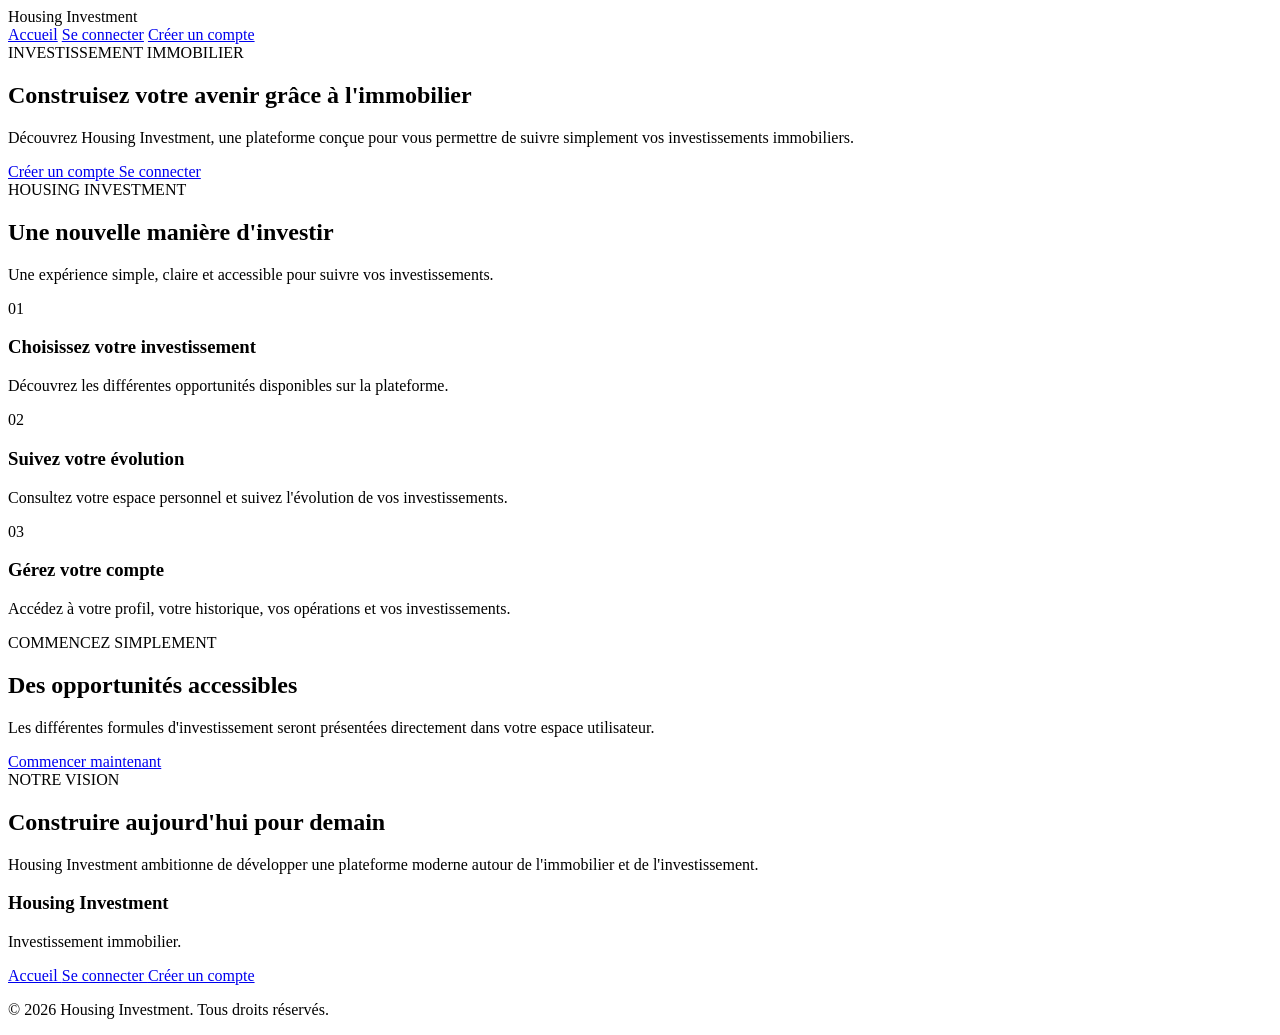
==== index.html @ 7c9b6491 "Add initial HTML structure for Housing Investment This file contains the HTML structure for the Hous" ====
<!DOCTYPE html>
<html lang="fr">
<head>
    <meta charset="UTF-8">
    <meta name="viewport" content="width=device-width, initial-scale=1.0">

    <meta name="description" content="Housing Investment - Plateforme d'investissement immobilier.">

    <title>Housing Investment</title>

    <link rel="stylesheet" href="style.css">
</head>

<body>

    <!-- ================= HEADER ================= -->
    <header class="header">

        <div class="logo">
            Housing Investment
        </div>

        <nav class="navigation">
            <a href="index.html">Accueil</a>
            <a href="login.html">Se connecter</a>
            <a href="register.html" class="btn btn-primary">
                Créer un compte
            </a>
        </nav>

    </header>


    <!-- ================= CONTENU PRINCIPAL ================= -->
    <main>

        <!-- HERO -->
        <section class="hero">

            <div class="hero-content">

                <span class="hero-badge">
                    INVESTISSEMENT IMMOBILIER
                </span>

                <h1>
                    Construisez votre avenir
                    grâce à l'immobilier
                </h1>

                <p>
                    Découvrez Housing Investment, une plateforme
                    conçue pour vous permettre de suivre simplement
                    vos investissements immobiliers.
                </p>

                <div class="hero-buttons">

                    <a href="register.html" class="btn btn-primary">
                        Créer un compte
                    </a>

                    <a href="login.html" class="btn btn-secondary">
                        Se connecter
                    </a>

                </div>

            </div>

        </section>


        <!-- ================= PRESENTATION ================= -->
        <section class="presentation">

            <div class="section-title">

                <span>HOUSING INVESTMENT</span>

                <h2>
                    Une nouvelle manière d'investir
                </h2>

                <p>
                    Une expérience simple, claire et accessible
                    pour suivre vos investissements.
                </p>

            </div>


            <div class="features">

                <div class="feature-card">

                    <div class="feature-icon">
                        01
                    </div>

                    <h3>
                        Choisissez votre investissement
                    </h3>

                    <p>
                        Découvrez les différentes opportunités
                        disponibles sur la plateforme.
                    </p>

                </div>


                <div class="feature-card">

                    <div class="feature-icon">
                        02
                    </div>

                    <h3>
                        Suivez votre évolution
                    </h3>

                    <p>
                        Consultez votre espace personnel et
                        suivez l'évolution de vos investissements.
                    </p>

                </div>


                <div class="feature-card">

                    <div class="feature-icon">
                        03
                    </div>

                    <h3>
                        Gérez votre compte
                    </h3>

                    <p>
                        Accédez à votre profil, votre historique,
                        vos opérations et vos investissements.
                    </p>

                </div>

            </div>

        </section>


        <!-- ================= INVESTISSEMENT ================= -->
        <section class="investment-intro">

            <div>

                <span class="section-label">
                    COMMENCEZ SIMPLEMENT
                </span>

                <h2>
                    Des opportunités accessibles
                </h2>

                <p>
                    Les différentes formules d'investissement
                    seront présentées directement dans votre
                    espace utilisateur.
                </p>

            </div>

            <a href="register.html" class="btn btn-primary">
                Commencer maintenant
            </a>

        </section>


        <!-- ================= CONFIANCE ================= -->
        <section class="trust">

            <div class="section-title">

                <span>NOTRE VISION</span>

                <h2>
                    Construire aujourd'hui pour demain
                </h2>

                <p>
                    Housing Investment ambitionne de développer
                    une plateforme moderne autour de l'immobilier
                    et de l'investissement.
                </p>

            </div>

        </section>

    </main>


    <!-- ================= FOOTER ================= -->
    <footer class="footer">

        <div class="footer-content">

            <div>
                <h3>Housing Investment</h3>

                <p>
                    Investissement immobilier.
                </p>
            </div>


            <div class="footer-links">

                <a href="index.html">
                    Accueil
                </a>

                <a href="login.html">
                    Se connecter
                </a>

                <a href="register.html">
                    Créer un compte
                </a>

            </div>

        </div>


        <div class="footer-bottom">

            <p>
                © 2026 Housing Investment.
                Tous droits réservés.
            </p>

        </div>

    </footer>

</body>
</html>
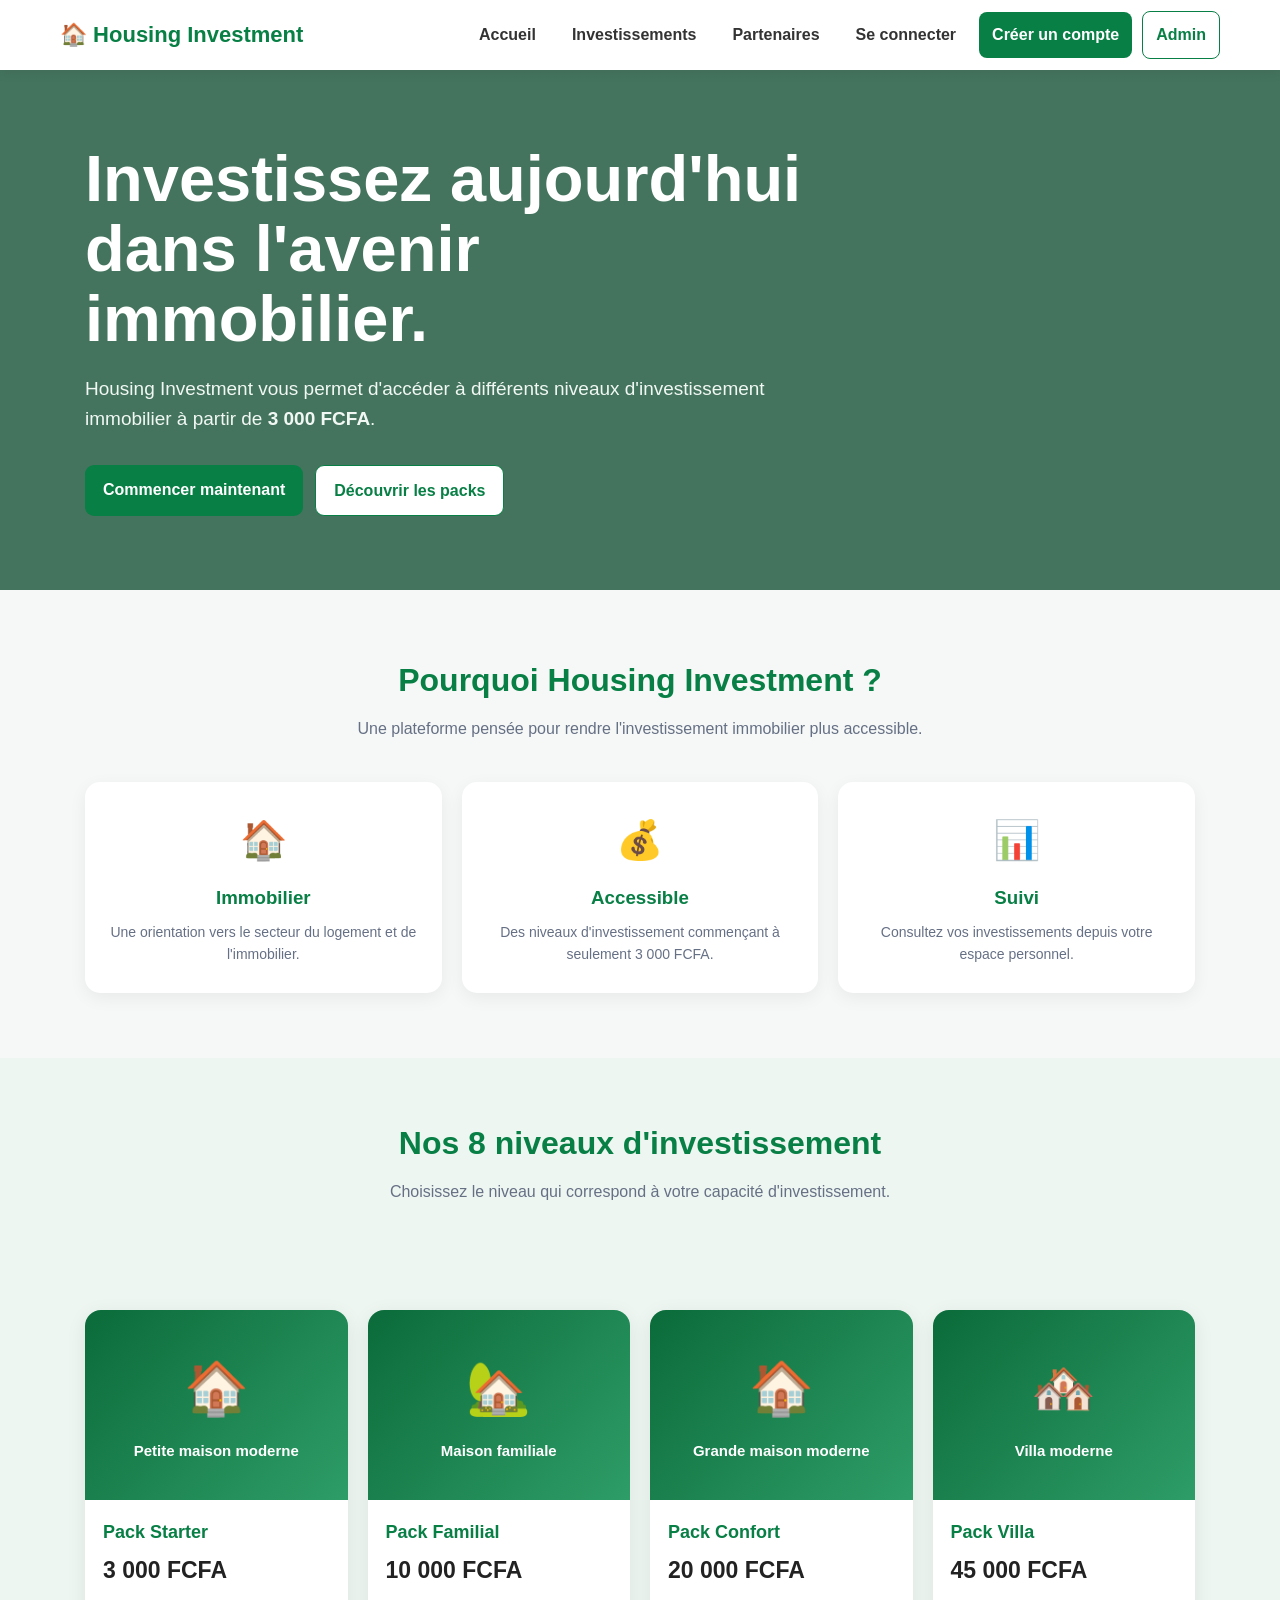
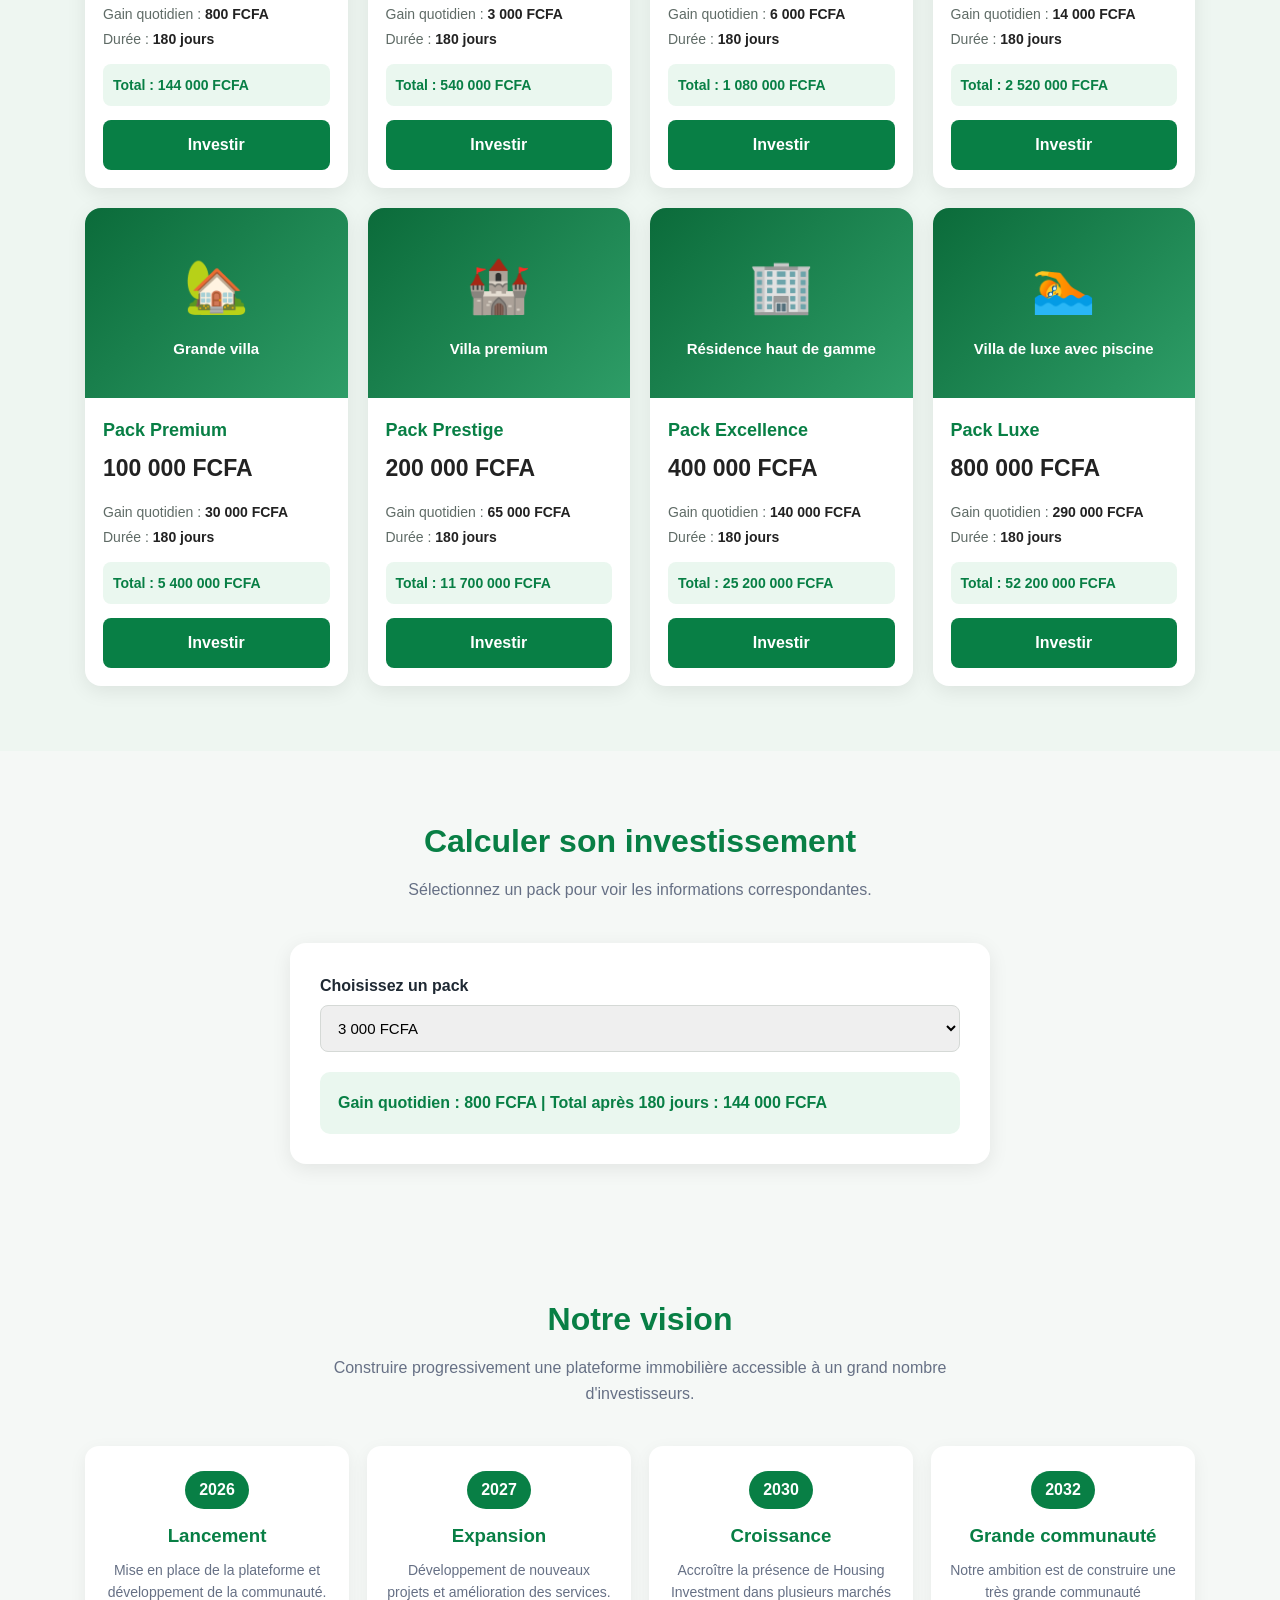
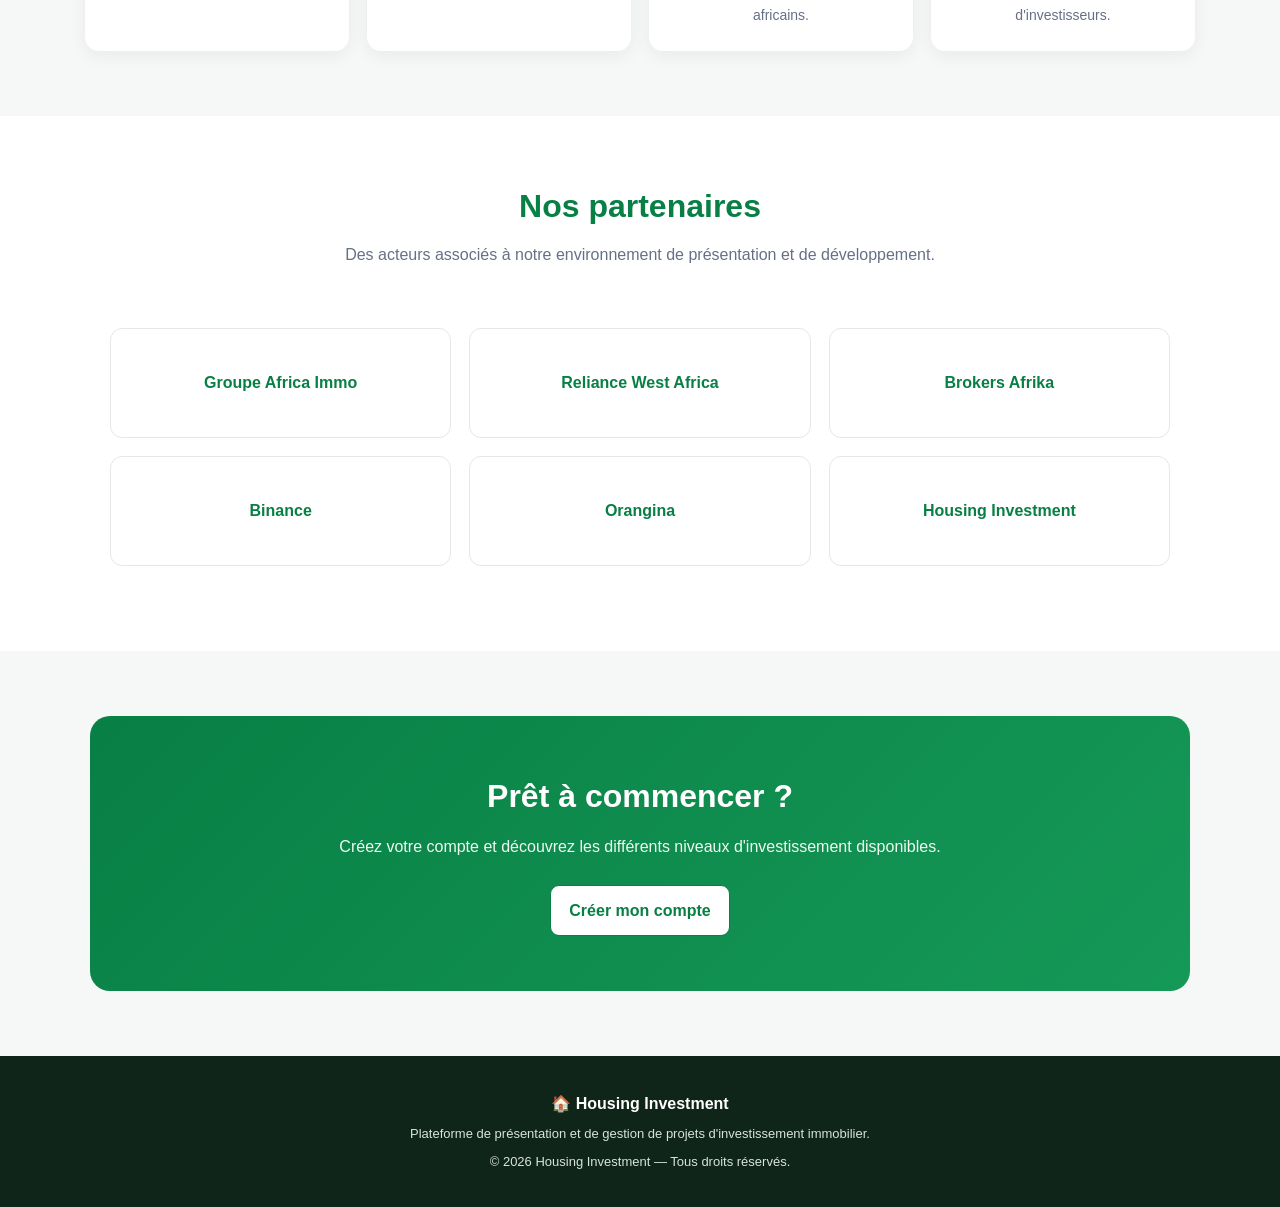
==== commit 07c4e7cf: "Update print statement from 'Hello' to 'Goodbye'" ====
--- a/index.html
+++ b/index.html
@@ -4,247 +4,1525 @@
     <meta charset="UTF-8">
     <meta name="viewport" content="width=device-width, initial-scale=1.0">
 
-    <meta name="description" content="Housing Investment - Plateforme d'investissement immobilier.">
-
     <title>Housing Investment</title>
 
-    <link rel="stylesheet" href="style.css">
+    <style>
+        * {
+            margin: 0;
+            padding: 0;
+            box-sizing: border-box;
+        }
+
+        html {
+            scroll-behavior: smooth;
+        }
+
+        body {
+            font-family: Arial, Helvetica, sans-serif;
+            background: #f5f8f6;
+            color: #1f2933;
+            line-height: 1.6;
+        }
+
+        /* ================= HEADER ================= */
+
+        header {
+            background: #ffffff;
+            position: sticky;
+            top: 0;
+            z-index: 1000;
+            box-shadow: 0 2px 12px rgba(0,0,0,.08);
+        }
+
+        .navbar {
+            max-width: 1200px;
+            margin: auto;
+            min-height: 70px;
+            padding: 10px 20px;
+
+            display: flex;
+            align-items: center;
+            justify-content: space-between;
+            gap: 20px;
+        }
+
+        .logo {
+            color: #087f45;
+            font-size: 22px;
+            font-weight: 800;
+            white-space: nowrap;
+        }
+
+        .nav-links {
+            display: flex;
+            align-items: center;
+            gap: 10px;
+        }
+
+        .nav-links a {
+            text-decoration: none;
+            color: #333;
+            font-weight: 600;
+            padding: 10px 13px;
+            border-radius: 8px;
+        }
+
+        .nav-links a:hover {
+            background: #eaf7ef;
+            color: #087f45;
+        }
+
+        .btn {
+            display: inline-block;
+            text-decoration: none;
+            border: none;
+            cursor: pointer;
+            font-weight: 700;
+            border-radius: 9px;
+            padding: 12px 18px;
+            transition: .2s;
+        }
+
+        .btn-primary {
+            background: #087f45;
+            color: #fff !important;
+        }
+
+        .btn-primary:hover {
+            background: #056638;
+            transform: translateY(-1px);
+        }
+
+        .btn-outline {
+            border: 1px solid #087f45;
+            color: #087f45 !important;
+            background: #fff;
+        }
+
+        .btn-outline:hover {
+            background: #eaf7ef;
+        }
+
+        /* ================= HERO ================= */
+
+        .hero {
+            min-height: 520px;
+
+            background:
+                linear-gradient(
+                    rgba(0, 65, 35, .72),
+                    rgba(0, 65, 35, .72)
+                ),
+                url("https://images.unsplash.com/photo-1600585154340-be6161a56a0c?auto=format&fit=crop&w=1600&q=85");
+
+            background-size: cover;
+            background-position: center;
+
+            display: flex;
+            align-items: center;
+        }
+
+        .hero-content {
+            max-width: 1150px;
+            width: 100%;
+            margin: auto;
+            padding: 70px 20px;
+            color: white;
+        }
+
+        .hero-content h1 {
+            max-width: 750px;
+            font-size: clamp(35px, 6vw, 65px);
+            line-height: 1.08;
+            margin-bottom: 20px;
+        }
+
+        .hero-content p {
+            max-width: 700px;
+            font-size: 19px;
+            margin-bottom: 30px;
+            color: #f1f8f4;
+        }
+
+        .hero-buttons {
+            display: flex;
+            flex-wrap: wrap;
+            gap: 12px;
+        }
+
+        .hero-buttons .btn-outline {
+            background: white;
+        }
+
+        /* ================= INTRO ================= */
+
+        .section {
+            max-width: 1150px;
+            margin: auto;
+            padding: 65px 20px;
+        }
+
+        .section-title {
+            text-align: center;
+            margin-bottom: 40px;
+        }
+
+        .section-title h2 {
+            font-size: 32px;
+            color: #087f45;
+            margin-bottom: 10px;
+        }
+
+        .section-title p {
+            color: #667085;
+            max-width: 700px;
+            margin: auto;
+        }
+
+        /* ================= FEATURES ================= */
+
+        .features {
+            display: grid;
+            grid-template-columns: repeat(3, 1fr);
+            gap: 20px;
+        }
+
+        .feature {
+            background: white;
+            padding: 28px 22px;
+            border-radius: 15px;
+            text-align: center;
+            box-shadow: 0 5px 18px rgba(0,0,0,.06);
+        }
+
+        .feature-icon {
+            font-size: 38px;
+            margin-bottom: 12px;
+        }
+
+        .feature h3 {
+            color: #087f45;
+            margin-bottom: 8px;
+        }
+
+        .feature p {
+            color: #667085;
+            font-size: 14px;
+        }
+
+        /* ================= PACKS ================= */
+
+        .packs-section {
+            background: #eef6f1;
+        }
+
+        .packs {
+            max-width: 1150px;
+            margin: auto;
+            padding: 65px 20px;
+
+            display: grid;
+            grid-template-columns: repeat(4, 1fr);
+            gap: 20px;
+        }
+
+        .pack {
+            background: white;
+            border-radius: 16px;
+            overflow: hidden;
+            box-shadow: 0 5px 20px rgba(0,0,0,.08);
+            transition: .25s;
+        }
+
+        .pack:hover {
+            transform: translateY(-5px);
+            box-shadow: 0 10px 28px rgba(0,0,0,.13);
+        }
+
+        .pack-image-container {
+            position: relative;
+            height: 190px;
+            overflow: hidden;
+            background: linear-gradient(135deg, #dcefe4, #b9ddc8);
+        }
+
+        .pack-image {
+            width: 100%;
+            height: 100%;
+            object-fit: cover;
+            display: block;
+        }
+
+        .image-fallback {
+            position: absolute;
+            inset: 0;
+
+            display: none;
+            align-items: center;
+            justify-content: center;
+            flex-direction: column;
+
+            background: linear-gradient(135deg, #0b6b3a, #2e9d67);
+            color: white;
+            text-align: center;
+            padding: 20px;
+        }
+
+        .image-fallback .house-icon {
+            font-size: 52px;
+            margin-bottom: 8px;
+        }
+
+        .image-fallback strong {
+            font-size: 15px;
+        }
+
+        .pack-body {
+            padding: 18px;
+        }
+
+        .pack-name {
+            font-size: 18px;
+            color: #087f45;
+            font-weight: 800;
+            margin-bottom: 5px;
+        }
+
+        .pack-price {
+            font-size: 23px;
+            font-weight: 800;
+            color: #222;
+            margin-bottom: 13px;
+        }
+
+        .pack-info {
+            font-size: 14px;
+            color: #5f6b66;
+            line-height: 1.8;
+        }
+
+        .pack-info strong {
+            color: #222;
+        }
+
+        .pack-total {
+            margin-top: 12px;
+            padding: 10px;
+            border-radius: 8px;
+            background: #eaf7ef;
+            color: #087f45;
+            font-weight: 800;
+            font-size: 14px;
+        }
+
+        .pack-button {
+            display: block;
+            width: 100%;
+            margin-top: 14px;
+            padding: 12px;
+
+            text-align: center;
+            text-decoration: none;
+
+            background: #087f45;
+            color: white;
+
+            border-radius: 8px;
+            font-weight: 700;
+        }
+
+        .pack-button:hover {
+            background: #056638;
+        }
+
+        /* ================= CALCULATOR ================= */
+
+        .calculator {
+            max-width: 700px;
+            margin: auto;
+            background: white;
+            padding: 30px;
+            border-radius: 16px;
+            box-shadow: 0 5px 20px rgba(0,0,0,.08);
+        }
+
+        .calculator label {
+            display: block;
+            margin-bottom: 7px;
+            font-weight: 700;
+        }
+
+        .calculator select {
+            width: 100%;
+            padding: 13px;
+            border: 1px solid #d5d9d6;
+            border-radius: 8px;
+            margin-bottom: 20px;
+            font-size: 15px;
+        }
+
+        .calculator-result {
+            background: #eaf7ef;
+            color: #087f45;
+            padding: 18px;
+            border-radius: 10px;
+            font-weight: 700;
+        }
+
+        /* ================= ROADMAP ================= */
+
+        .roadmap {
+            display: grid;
+            grid-template-columns: repeat(4, 1fr);
+            gap: 18px;
+        }
+
+        .roadmap-card {
+            background: white;
+            border-radius: 14px;
+            padding: 25px 18px;
+            box-shadow: 0 5px 18px rgba(0,0,0,.06);
+            text-align: center;
+        }
+
+        .roadmap-year {
+            display: inline-block;
+            background: #087f45;
+            color: white;
+            border-radius: 50px;
+            padding: 6px 14px;
+            font-weight: 800;
+            margin-bottom: 12px;
+        }
+
+        .roadmap-card h3 {
+            color: #087f45;
+            margin-bottom: 8px;
+        }
+
+        .roadmap-card p {
+            font-size: 14px;
+            color: #667085;
+        }
+
+        /* ================= PARTNERS ================= */
+
+        .partners-section {
+            background: white;
+        }
+
+        .partners {
+            max-width: 1100px;
+            margin: auto;
+            padding: 20px;
+
+            display: grid;
+            grid-template-columns: repeat(3, 1fr);
+            gap: 18px;
+        }
+
+        .partner {
+            min-height: 110px;
+            border: 1px solid #e4e9e5;
+            border-radius: 12px;
+            background: white;
+
+            display: flex;
+            align-items: center;
+            justify-content: center;
+
+            padding: 15px;
+        }
+
+        .partner img {
+            max-width: 180px;
+            max-height: 70px;
+            width: auto;
+            height: auto;
+            object-fit: contain;
+        }
+
+        .partner-name {
+            color: #087f45;
+            font-weight: 800;
+            text-align: center;
+        }
+
+        /* ================= CTA ================= */
+
+        .cta {
+            max-width: 1100px;
+            margin: 65px auto;
+            padding: 55px 25px;
+
+            border-radius: 20px;
+
+            background:
+                linear-gradient(
+                    135deg,
+                    #087f45,
+                    #159957
+                );
+
+            color: white;
+            text-align: center;
+        }
+
+        .cta h2 {
+            font-size: 32px;
+            margin-bottom: 12px;
+        }
+
+        .cta p {
+            max-width: 650px;
+            margin: 0 auto 25px;
+            color: #effaf3;
+        }
+
+        /* ================= FOOTER ================= */
+
+        footer {
+            background: #10251a;
+            color: #d8e3dc;
+            padding: 35px 20px;
+            text-align: center;
+        }
+
+        footer strong {
+            color: white;
+        }
+
+        footer p {
+            font-size: 13px;
+            margin-top: 7px;
+        }
+
+        /* ================= MOBILE ================= */
+
+        @media (max-width: 950px) {
+
+            .packs {
+                grid-template-columns: repeat(2, 1fr);
+            }
+
+            .features {
+                grid-template-columns: 1fr;
+            }
+
+            .roadmap {
+                grid-template-columns: repeat(2, 1fr);
+            }
+
+            .partners {
+                grid-template-columns: repeat(2, 1fr);
+            }
+        }
+
+        @media (max-width: 650px) {
+
+            .navbar {
+                flex-wrap: wrap;
+                justify-content: center;
+            }
+
+            .logo {
+                width: 100%;
+                text-align: center;
+            }
+
+            .nav-links {
+                width: 100%;
+                justify-content: center;
+                flex-wrap: wrap;
+            }
+
+            .hero {
+                min-height: 500px;
+            }
+
+            .hero-content {
+                text-align: center;
+            }
+
+            .hero-buttons {
+                justify-content: center;
+            }
+
+            .packs {
+                grid-template-columns: 1fr;
+            }
+
+            .roadmap {
+                grid-template-columns: 1fr;
+            }
+
+            .partners {
+                grid-template-columns: 1fr;
+            }
+
+            .section {
+                padding: 45px 15px;
+            }
+
+            .packs {
+                padding: 45px 15px;
+            }
+
+            .section-title h2 {
+                font-size: 27px;
+            }
+
+            .cta {
+                margin: 40px 15px;
+            }
+        }
+    </style>
 </head>
 
 <body>
 
-    <!-- ================= HEADER ================= -->
-    <header class="header">
+<!-- ================= HEADER ================= -->
+
+<header>
+
+    <nav class="navbar">
 
         <div class="logo">
-            Housing Investment
+            🏠 Housing Investment
         </div>
 
-        <nav class="navigation">
-            <a href="index.html">Accueil</a>
-            <a href="login.html">Se connecter</a>
+        <div class="nav-links">
+
+            <a href="#accueil">Accueil</a>
+
+            <a href="#packs">Investissements</a>
+
+            <a href="#partenaires">Partenaires</a>
+
+            <a href="login.html">
+                Se connecter
+            </a>
+
             <a href="register.html" class="btn btn-primary">
                 Créer un compte
             </a>
-        </nav>
-
-    </header>
-
-
-    <!-- ================= CONTENU PRINCIPAL ================= -->
-    <main>
-
-        <!-- HERO -->
-        <section class="hero">
-
-            <div class="hero-content">
-
-                <span class="hero-badge">
-                    INVESTISSEMENT IMMOBILIER
-                </span>
-
-                <h1>
-                    Construisez votre avenir
-                    grâce à l'immobilier
-                </h1>
-
-                <p>
-                    Découvrez Housing Investment, une plateforme
-                    conçue pour vous permettre de suivre simplement
-                    vos investissements immobiliers.
-                </p>
-
-                <div class="hero-buttons">
-
-                    <a href="register.html" class="btn btn-primary">
-                        Créer un compte
-                    </a>
-
-                    <a href="login.html" class="btn btn-secondary">
-                        Se connecter
-                    </a>
-
-                </div>
-
-            </div>
-
-        </section>
-
-
-        <!-- ================= PRESENTATION ================= -->
-        <section class="presentation">
-
-            <div class="section-title">
-
-                <span>HOUSING INVESTMENT</span>
-
-                <h2>
-                    Une nouvelle manière d'investir
-                </h2>
-
-                <p>
-                    Une expérience simple, claire et accessible
-                    pour suivre vos investissements.
-                </p>
-
-            </div>
-
-
-            <div class="features">
-
-                <div class="feature-card">
-
-                    <div class="feature-icon">
-                        01
-                    </div>
-
-                    <h3>
-                        Choisissez votre investissement
-                    </h3>
-
-                    <p>
-                        Découvrez les différentes opportunités
-                        disponibles sur la plateforme.
-                    </p>
-
-                </div>
-
-
-                <div class="feature-card">
-
-                    <div class="feature-icon">
-                        02
-                    </div>
-
-                    <h3>
-                        Suivez votre évolution
-                    </h3>
-
-                    <p>
-                        Consultez votre espace personnel et
-                        suivez l'évolution de vos investissements.
-                    </p>
-
-                </div>
-
-
-                <div class="feature-card">
-
-                    <div class="feature-icon">
-                        03
-                    </div>
-
-                    <h3>
-                        Gérez votre compte
-                    </h3>
-
-                    <p>
-                        Accédez à votre profil, votre historique,
-                        vos opérations et vos investissements.
-                    </p>
-
-                </div>
-
-            </div>
-
-        </section>
-
-
-        <!-- ================= INVESTISSEMENT ================= -->
-        <section class="investment-intro">
-
-            <div>
-
-                <span class="section-label">
-                    COMMENCEZ SIMPLEMENT
-                </span>
-
-                <h2>
-                    Des opportunités accessibles
-                </h2>
-
-                <p>
-                    Les différentes formules d'investissement
-                    seront présentées directement dans votre
-                    espace utilisateur.
-                </p>
-
-            </div>
+
+            <a href="admin.html" class="btn btn-outline">
+                Admin
+            </a>
+
+        </div>
+
+    </nav>
+
+</header>
+
+
+<!-- ================= HERO ================= -->
+
+<section class="hero" id="accueil">
+
+    <div class="hero-content">
+
+        <h1>
+            Investissez aujourd'hui dans l'avenir immobilier.
+        </h1>
+
+        <p>
+            Housing Investment vous permet d'accéder à différents
+            niveaux d'investissement immobilier à partir de
+            <strong>3 000 FCFA</strong>.
+        </p>
+
+        <div class="hero-buttons">
 
             <a href="register.html" class="btn btn-primary">
                 Commencer maintenant
             </a>
 
-        </section>
-
-
-        <!-- ================= CONFIANCE ================= -->
-        <section class="trust">
-
-            <div class="section-title">
-
-                <span>NOTRE VISION</span>
-
-                <h2>
-                    Construire aujourd'hui pour demain
-                </h2>
-
-                <p>
-                    Housing Investment ambitionne de développer
-                    une plateforme moderne autour de l'immobilier
-                    et de l'investissement.
-                </p>
-
-            </div>
-
-        </section>
-
-    </main>
-
-
-    <!-- ================= FOOTER ================= -->
-    <footer class="footer">
-
-        <div class="footer-content">
-
-            <div>
-                <h3>Housing Investment</h3>
-
-                <p>
-                    Investissement immobilier.
-                </p>
-            </div>
-
-
-            <div class="footer-links">
-
-                <a href="index.html">
-                    Accueil
+            <a href="#packs" class="btn btn-outline">
+                Découvrir les packs
+            </a>
+
+        </div>
+
+    </div>
+
+</section>
+
+
+<!-- ================= AVANTAGES ================= -->
+
+<section class="section">
+
+    <div class="section-title">
+
+        <h2>Pourquoi Housing Investment ?</h2>
+
+        <p>
+            Une plateforme pensée pour rendre l'investissement
+            immobilier plus accessible.
+        </p>
+
+    </div>
+
+    <div class="features">
+
+        <div class="feature">
+
+            <div class="feature-icon">🏠</div>
+
+            <h3>Immobilier</h3>
+
+            <p>
+                Une orientation vers le secteur du logement
+                et de l'immobilier.
+            </p>
+
+        </div>
+
+        <div class="feature">
+
+            <div class="feature-icon">💰</div>
+
+            <h3>Accessible</h3>
+
+            <p>
+                Des niveaux d'investissement commençant
+                à seulement 3 000 FCFA.
+            </p>
+
+        </div>
+
+        <div class="feature">
+
+            <div class="feature-icon">📊</div>
+
+            <h3>Suivi</h3>
+
+            <p>
+                Consultez vos investissements depuis
+                votre espace personnel.
+            </p>
+
+        </div>
+
+    </div>
+
+</section>
+
+
+<!-- ================= PACKS ================= -->
+
+<section class="packs-section" id="packs">
+
+    <div class="section-title" style="padding:60px 20px 0;">
+
+        <h2>Nos 8 niveaux d'investissement</h2>
+
+        <p>
+            Choisissez le niveau qui correspond à votre capacité
+            d'investissement.
+        </p>
+
+    </div>
+
+
+    <div class="packs">
+
+
+        <!-- 3 000 -->
+
+        <article class="pack">
+
+            <div class="pack-image-container">
+
+                <img
+                    class="pack-image"
+                    src="https://images.unsplash.com/photo-1600585154340-be6161a56a0c?auto=format&fit=crop&w=900&q=85"
+                    alt="Petite maison moderne"
+                    onerror="imageError(this)"
+                >
+
+                <div class="image-fallback">
+
+                    <div class="house-icon">🏠</div>
+
+                    <strong>Petite maison moderne</strong>
+
+                </div>
+
+            </div>
+
+            <div class="pack-body">
+
+                <div class="pack-name">
+                    Pack Starter
+                </div>
+
+                <div class="pack-price">
+                    3 000 FCFA
+                </div>
+
+                <div class="pack-info">
+                    Gain quotidien :
+                    <strong>800 FCFA</strong><br>
+
+                    Durée :
+                    <strong>180 jours</strong>
+                </div>
+
+                <div class="pack-total">
+                    Total : 144 000 FCFA
+                </div>
+
+                <a href="register.html" class="pack-button">
+                    Investir
                 </a>
 
-                <a href="login.html">
-                    Se connecter
+            </div>
+
+        </article>
+
+
+        <!-- 10 000 -->
+
+        <article class="pack">
+
+            <div class="pack-image-container">
+
+                <img
+                    class="pack-image"
+                    src="https://images.unsplash.com/photo-1600607687920-4e2a09cf159d?auto=format&fit=crop&w=900&q=85"
+                    alt="Maison familiale"
+                    onerror="imageError(this)"
+                >
+
+                <div class="image-fallback">
+
+                    <div class="house-icon">🏡</div>
+
+                    <strong>Maison familiale</strong>
+
+                </div>
+
+            </div>
+
+            <div class="pack-body">
+
+                <div class="pack-name">
+                    Pack Familial
+                </div>
+
+                <div class="pack-price">
+                    10 000 FCFA
+                </div>
+
+                <div class="pack-info">
+                    Gain quotidien :
+                    <strong>3 000 FCFA</strong><br>
+
+                    Durée :
+                    <strong>180 jours</strong>
+                </div>
+
+                <div class="pack-total">
+                    Total : 540 000 FCFA
+                </div>
+
+                <a href="register.html" class="pack-button">
+                    Investir
                 </a>
 
-                <a href="register.html">
-                    Créer un compte
+            </div>
+
+        </article>
+
+
+        <!-- 20 000 -->
+
+        <article class="pack">
+
+            <div class="pack-image-container">
+
+                <img
+                    class="pack-image"
+                    src="https://images.unsplash.com/photo-1600047509807-ba8f99d2cdde?auto=format&fit=crop&w=900&q=85"
+                    alt="Grande maison moderne"
+                    onerror="imageError(this)"
+                >
+
+                <div class="image-fallback">
+
+                    <div class="house-icon">🏠</div>
+
+                    <strong>Grande maison moderne</strong>
+
+                </div>
+
+            </div>
+
+            <div class="pack-body">
+
+                <div class="pack-name">
+                    Pack Confort
+                </div>
+
+                <div class="pack-price">
+                    20 000 FCFA
+                </div>
+
+                <div class="pack-info">
+                    Gain quotidien :
+                    <strong>6 000 FCFA</strong><br>
+
+                    Durée :
+                    <strong>180 jours</strong>
+                </div>
+
+                <div class="pack-total">
+                    Total : 1 080 000 FCFA
+                </div>
+
+                <a href="register.html" class="pack-button">
+                    Investir
                 </a>
 
             </div>
 
+        </article>
+
+
+        <!-- 45 000 -->
+
+        <article class="pack">
+
+            <div class="pack-image-container">
+
+                <img
+                    class="pack-image"
+                    src="https://images.unsplash.com/photo-1600566753086-00f18fb6b3ea?auto=format&fit=crop&w=900&q=85"
+                    alt="Villa moderne"
+                    onerror="imageError(this)"
+                >
+
+                <div class="image-fallback">
+
+                    <div class="house-icon">🏘️</div>
+
+                    <strong>Villa moderne</strong>
+
+                </div>
+
+            </div>
+
+            <div class="pack-body">
+
+                <div class="pack-name">
+                    Pack Villa
+                </div>
+
+                <div class="pack-price">
+                    45 000 FCFA
+                </div>
+
+                <div class="pack-info">
+                    Gain quotidien :
+                    <strong>14 000 FCFA</strong><br>
+
+                    Durée :
+                    <strong>180 jours</strong>
+                </div>
+
+                <div class="pack-total">
+                    Total : 2 520 000 FCFA
+                </div>
+
+                <a href="register.html" class="pack-button">
+                    Investir
+                </a>
+
+            </div>
+
+        </article>
+
+
+        <!-- 100 000 -->
+
+        <article class="pack">
+
+            <div class="pack-image-container">
+
+                <img
+                    class="pack-image"
+                    src="https://images.unsplash.com/photo-1600607688969-a5bfcd646154?auto=format&fit=crop&w=900&q=85"
+                    alt="Grande villa"
+                    onerror="imageError(this)"
+                >
+
+                <div class="image-fallback">
+
+                    <div class="house-icon">🏡</div>
+
+                    <strong>Grande villa</strong>
+
+                </div>
+
+            </div>
+
+            <div class="pack-body">
+
+                <div class="pack-name">
+                    Pack Premium
+                </div>
+
+                <div class="pack-price">
+                    100 000 FCFA
+                </div>
+
+                <div class="pack-info">
+                    Gain quotidien :
+                    <strong>30 000 FCFA</strong><br>
+
+                    Durée :
+                    <strong>180 jours</strong>
+                </div>
+
+                <div class="pack-total">
+                    Total : 5 400 000 FCFA
+                </div>
+
+                <a href="register.html" class="pack-button">
+                    Investir
+                </a>
+
+            </div>
+
+        </article>
+
+
+        <!-- 200 000 -->
+
+        <article class="pack">
+
+            <div class="pack-image-container">
+
+                <img
+                    class="pack-image"
+                    src="https://images.unsplash.com/photo-1600585154526-990dced4db0d?auto=format&fit=crop&w=900&q=85"
+                    alt="Villa premium"
+                    onerror="imageError(this)"
+                >
+
+                <div class="image-fallback">
+
+                    <div class="house-icon">🏰</div>
+
+                    <strong>Villa premium</strong>
+
+                </div>
+
+            </div>
+
+            <div class="pack-body">
+
+                <div class="pack-name">
+                    Pack Prestige
+                </div>
+
+                <div class="pack-price">
+                    200 000 FCFA
+                </div>
+
+                <div class="pack-info">
+                    Gain quotidien :
+                    <strong>65 000 FCFA</strong><br>
+
+                    Durée :
+                    <strong>180 jours</strong>
+                </div>
+
+                <div class="pack-total">
+                    Total : 11 700 000 FCFA
+                </div>
+
+                <a href="register.html" class="pack-button">
+                    Investir
+                </a>
+
+            </div>
+
+        </article>
+
+
+        <!-- 400 000 -->
+
+        <article class="pack">
+
+            <div class="pack-image-container">
+
+                <img
+                    class="pack-image"
+                    src="https://images.unsplash.com/photo-1613490493576-7fde63acd811?auto=format&fit=crop&w=900&q=85"
+                    alt="Résidence haut de gamme"
+                    onerror="imageError(this)"
+                >
+
+                <div class="image-fallback">
+
+                    <div class="house-icon">🏢</div>
+
+                    <strong>Résidence haut de gamme</strong>
+
+                </div>
+
+            </div>
+
+            <div class="pack-body">
+
+                <div class="pack-name">
+                    Pack Excellence
+                </div>
+
+                <div class="pack-price">
+                    400 000 FCFA
+                </div>
+
+                <div class="pack-info">
+                    Gain quotidien :
+                    <strong>140 000 FCFA</strong><br>
+
+                    Durée :
+                    <strong>180 jours</strong>
+                </div>
+
+                <div class="pack-total">
+                    Total : 25 200 000 FCFA
+                </div>
+
+                <a href="register.html" class="pack-button">
+                    Investir
+                </a>
+
+            </div>
+
+        </article>
+
+
+        <!-- 800 000 -->
+
+        <article class="pack">
+
+            <div class="pack-image-container">
+
+                <img
+                    class="pack-image"
+                    src="https://images.unsplash.com/photo-1600047508788-786b4f9c3e1f?auto=format&fit=crop&w=900&q=85"
+                    alt="Villa de luxe avec piscine"
+                    onerror="imageError(this)"
+                >
+
+                <div class="image-fallback">
+
+                    <div class="house-icon">🏊</div>
+
+                    <strong>Villa de luxe avec piscine</strong>
+
+                </div>
+
+            </div>
+
+            <div class="pack-body">
+
+                <div class="pack-name">
+                    Pack Luxe
+                </div>
+
+                <div class="pack-price">
+                    800 000 FCFA
+                </div>
+
+                <div class="pack-info">
+                    Gain quotidien :
+                    <strong>290 000 FCFA</strong><br>
+
+                    Durée :
+                    <strong>180 jours</strong>
+                </div>
+
+                <div class="pack-total">
+                    Total : 52 200 000 FCFA
+                </div>
+
+                <a href="register.html" class="pack-button">
+                    Investir
+                </a>
+
+            </div>
+
+        </article>
+
+    </div>
+
+</section>
+
+
+<!-- ================= CALCULATEUR ================= -->
+
+<section class="section">
+
+    <div class="section-title">
+
+        <h2>Calculer son investissement</h2>
+
+        <p>
+            Sélectionnez un pack pour voir les informations
+            correspondantes.
+        </p>
+
+    </div>
+
+    <div class="calculator">
+
+        <label for="packSelect">
+            Choisissez un pack
+        </label>
+
+        <select id="packSelect" onchange="calculateInvestment()">
+
+            <option value="3000|800|144000">
+                3 000 FCFA
+            </option>
+
+            <option value="10000|3000|540000">
+                10 000 FCFA
+            </option>
+
+            <option value="20000|6000|1080000">
+                20 000 FCFA
+            </option>
+
+            <option value="45000|14000|2520000">
+                45 000 FCFA
+            </option>
+
+            <option value="100000|30000|5400000">
+                100 000 FCFA
+            </option>
+
+            <option value="200000|65000|11700000">
+                200 000 FCFA
+            </option>
+
+            <option value="400000|140000|25200000">
+                400 000 FCFA
+            </option>
+
+            <option value="800000|290000|52200000">
+                800 000 FCFA
+            </option>
+
+        </select>
+
+        <div class="calculator-result" id="calculatorResult">
+            Gain quotidien : 800 FCFA |
+            Total après 180 jours : 144 000 FCFA
         </div>
 
-
-        <div class="footer-bottom">
+    </div>
+
+</section>
+
+
+<!-- ================= ROADMAP ================= -->
+
+<section class="section">
+
+    <div class="section-title">
+
+        <h2>Notre vision</h2>
+
+        <p>
+            Construire progressivement une plateforme immobilière
+            accessible à un grand nombre d'investisseurs.
+        </p>
+
+    </div>
+
+    <div class="roadmap">
+
+        <div class="roadmap-card">
+
+            <span class="roadmap-year">
+                2026
+            </span>
+
+            <h3>Lancement</h3>
 
             <p>
-                © 2026 Housing Investment.
-                Tous droits réservés.
+                Mise en place de la plateforme et développement
+                de la communauté.
             </p>
 
         </div>
 
-    </footer>
+        <div class="roadmap-card">
+
+            <span class="roadmap-year">
+                2027
+            </span>
+
+            <h3>Expansion</h3>
+
+            <p>
+                Développement de nouveaux projets et
+                amélioration des services.
+            </p>
+
+        </div>
+
+        <div class="roadmap-card">
+
+            <span class="roadmap-year">
+                2030
+            </span>
+
+            <h3>Croissance</h3>
+
+            <p>
+                Accroître la présence de Housing Investment
+                dans plusieurs marchés africains.
+            </p>
+
+        </div>
+
+        <div class="roadmap-card">
+
+            <span class="roadmap-year">
+                2032
+            </span>
+
+            <h3>Grande communauté</h3>
+
+            <p>
+                Notre ambition est de construire une très grande
+                communauté d'investisseurs.
+            </p>
+
+        </div>
+
+    </div>
+
+</section>
+
+
+<!-- ================= PARTENAIRES ================= -->
+
+<section class="partners-section" id="partenaires">
+
+    <div class="section">
+
+        <div class="section-title">
+
+            <h2>Nos partenaires</h2>
+
+            <p>
+                Des acteurs associés à notre environnement
+                de présentation et de développement.
+            </p>
+
+        </div>
+
+        <div class="partners">
+
+            <div class="partner">
+
+                <img
+                    src="images/groupe-africa-immo.jpg"
+                    alt="Groupe Africa Immo"
+                    onerror="partnerError(this, 'Groupe Africa Immo')"
+                >
+
+                <span class="partner-name" style="display:none;">
+                    Groupe Africa Immo
+                </span>
+
+            </div>
+
+            <div class="partner">
+
+                <img
+                    src="images/reliance-west-africa.png"
+                    alt="Reliance West Africa"
+                    onerror="partnerError(this, 'Reliance West Africa')"
+                >
+
+                <span class="partner-name" style="display:none;">
+                    Reliance West Africa
+                </span>
+
+            </div>
+
+            <div class="partner">
+
+                <img
+                    src="images/brokers-africa.jpeg"
+                    alt="Brokers Afrika"
+                    onerror="partnerError(this, 'Brokers Afrika')"
+                >
+
+                <span class="partner-name" style="display:none;">
+                    Brokers Afrika
+                </span>
+
+            </div>
+
+            <div class="partner">
+
+                <img
+                    src="images/binance.png"
+                    alt="Binance"
+                    onerror="partnerError(this, 'Binance')"
+                >
+
+                <span class="partner-name" style="display:none;">
+                    Binance
+                </span>
+
+            </div>
+
+            <div class="partner">
+
+                <img
+                    src="images/orangina.png"
+                    alt="Orangina"
+                    onerror="partnerError(this, 'Orangina')"
+                >
+
+                <span class="partner-name" style="display:none;">
+                    Orangina
+                </span>
+
+            </div>
+
+            <div class="partner">
+
+                <div class="partner-name">
+                    Housing Investment
+                </div>
+
+            </div>
+
+        </div>
+
+    </div>
+
+</section>
+
+
+<!-- ================= CTA ================= -->
+
+<section class="cta">
+
+    <h2>
+        Prêt à commencer ?
+    </h2>
+
+    <p>
+        Créez votre compte et découvrez les différents
+        niveaux d'investissement disponibles.
+    </p>
+
+    <a href="register.html" class="btn btn-outline">
+        Créer mon compte
+    </a>
+
+</section>
+
+
+<!-- ================= FOOTER ================= -->
+
+<footer>
+
+    <strong>
+        🏠 Housing Investment
+    </strong>
+
+    <p>
+        Plateforme de présentation et de gestion de projets
+        d'investissement immobilier.
+    </p>
+
+    <p>
+        © 2026 Housing Investment — Tous droits réservés.
+    </p>
+
+</footer>
+
+
+<script>
+
+    /* ================= IMAGES MAISONS ================= */
+
+    function imageError(image) {
+
+        image.style.display = "none";
+
+        const fallback =
+            image.parentElement.querySelector(".image-fallback");
+
+        if (fallback) {
+            fallback.style.display = "flex";
+        }
+    }
+
+
+    /* ================= PARTENAIRES ================= */
+
+    function partnerError(image, name) {
+
+        image.style.display = "none";
+
+        const text =
+            image.parentElement.querySelector(".partner-name");
+
+        if (text) {
+            text.textContent = name;
+            text.style.display = "block";
+        }
+    }
+
+
+    /* ================= CALCULATEUR ================= */
+
+    function calculateInvestment() {
+
+        const value =
+            document.getElementById("packSelect").value;
+
+        const data = value.split("|");
+
+        const amount = Number(data[0]);
+        const daily = Number(data[1]);
+        const total = Number(data[2]);
+
+        document.getElementById("calculatorResult").innerHTML =
+            "Investissement : <strong>" +
+            amount.toLocaleString("fr-FR") +
+            " FCFA</strong><br>" +
+
+            "Gain quotidien : <strong>" +
+            daily.toLocaleString("fr-FR") +
+            " FCFA</strong><br>" +
+
+            "Durée : <strong>180 jours</strong><br>" +
+
+            "Total : <strong>" +
+            total.toLocaleString("fr-FR") +
+            " FCFA</strong>";
+    }
+
+</script>
 
 </body>
 </html>
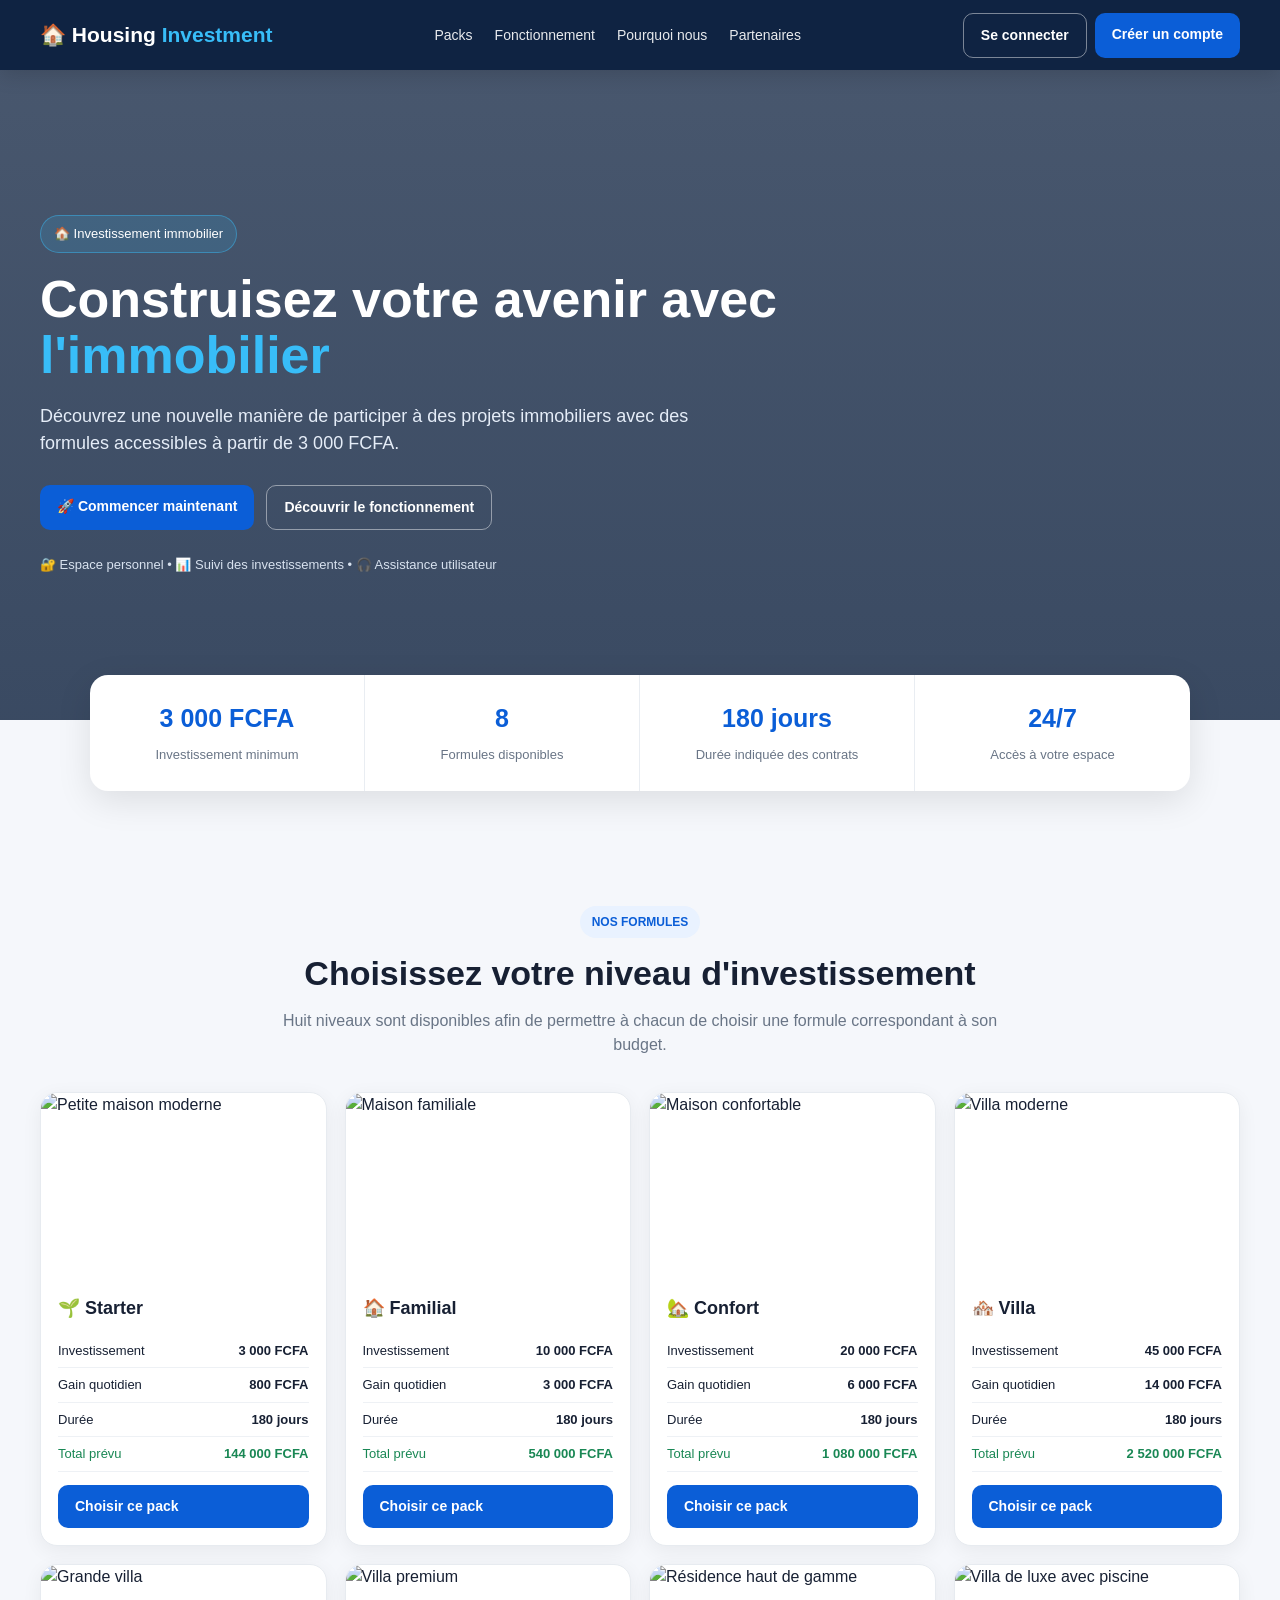
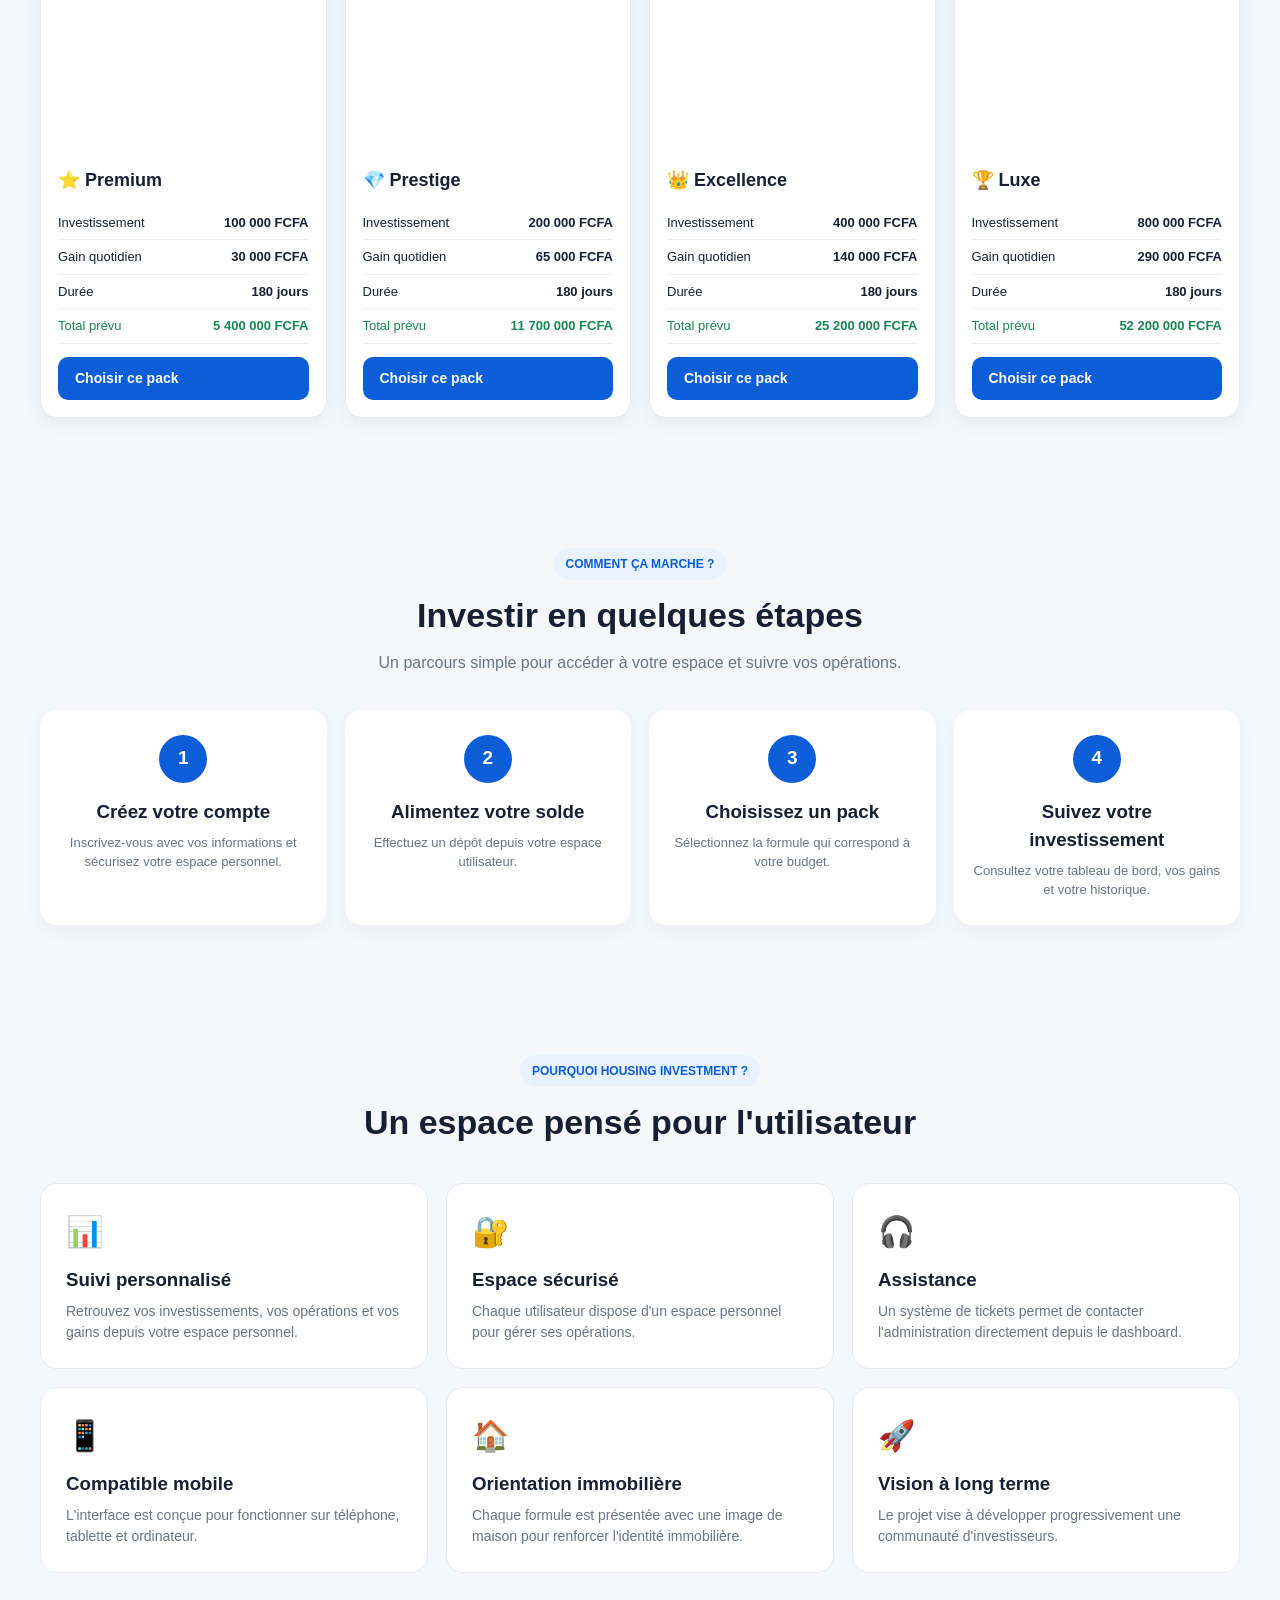
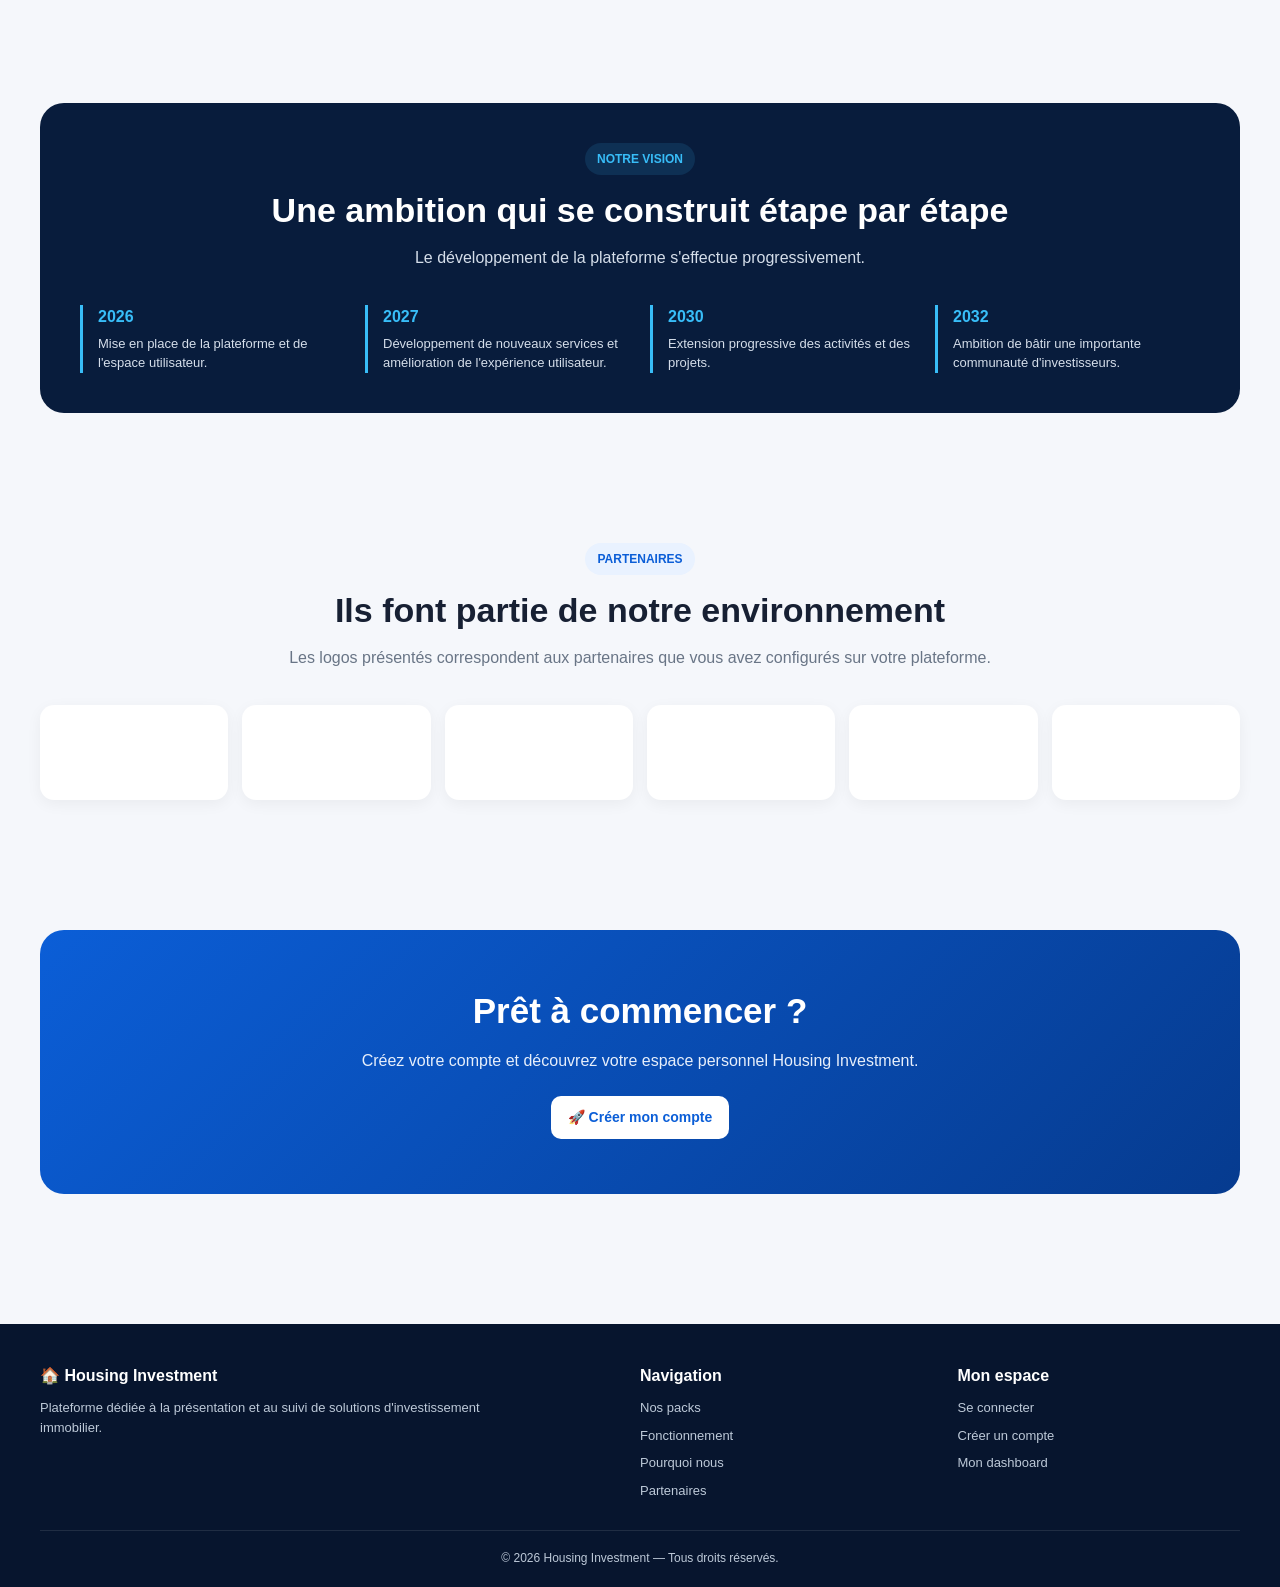
==== commit 154aa485: "Change greeting from 'Hello' to 'Goodbye'" ====
--- a/index.html
+++ b/index.html
@@ -1,649 +1,812 @@
 <!DOCTYPE html>
 <html lang="fr">
 <head>
-    <meta charset="UTF-8">
-    <meta name="viewport" content="width=device-width, initial-scale=1.0">
-
-    <title>Housing Investment</title>
-
-    <style>
-        * {
-            margin: 0;
-            padding: 0;
-            box-sizing: border-box;
-        }
-
-        html {
-            scroll-behavior: smooth;
-        }
-
-        body {
-            font-family: Arial, Helvetica, sans-serif;
-            background: #f5f8f6;
-            color: #1f2933;
-            line-height: 1.6;
-        }
-
-        /* ================= HEADER ================= */
-
-        header {
-            background: #ffffff;
-            position: sticky;
-            top: 0;
-            z-index: 1000;
-            box-shadow: 0 2px 12px rgba(0,0,0,.08);
-        }
-
-        .navbar {
-            max-width: 1200px;
-            margin: auto;
-            min-height: 70px;
-            padding: 10px 20px;
-
-            display: flex;
-            align-items: center;
-            justify-content: space-between;
-            gap: 20px;
-        }
-
-        .logo {
-            color: #087f45;
-            font-size: 22px;
-            font-weight: 800;
-            white-space: nowrap;
-        }
-
-        .nav-links {
-            display: flex;
-            align-items: center;
-            gap: 10px;
-        }
-
-        .nav-links a {
-            text-decoration: none;
-            color: #333;
-            font-weight: 600;
-            padding: 10px 13px;
-            border-radius: 8px;
-        }
-
-        .nav-links a:hover {
-            background: #eaf7ef;
-            color: #087f45;
-        }
-
-        .btn {
-            display: inline-block;
-            text-decoration: none;
-            border: none;
-            cursor: pointer;
-            font-weight: 700;
-            border-radius: 9px;
-            padding: 12px 18px;
-            transition: .2s;
-        }
-
-        .btn-primary {
-            background: #087f45;
-            color: #fff !important;
-        }
-
-        .btn-primary:hover {
-            background: #056638;
-            transform: translateY(-1px);
-        }
-
-        .btn-outline {
-            border: 1px solid #087f45;
-            color: #087f45 !important;
-            background: #fff;
-        }
-
-        .btn-outline:hover {
-            background: #eaf7ef;
-        }
-
-        /* ================= HERO ================= */
-
-        .hero {
-            min-height: 520px;
-
-            background:
-                linear-gradient(
-                    rgba(0, 65, 35, .72),
-                    rgba(0, 65, 35, .72)
-                ),
-                url("https://images.unsplash.com/photo-1600585154340-be6161a56a0c?auto=format&fit=crop&w=1600&q=85");
-
-            background-size: cover;
-            background-position: center;
-
-            display: flex;
-            align-items: center;
-        }
-
-        .hero-content {
-            max-width: 1150px;
-            width: 100%;
-            margin: auto;
-            padding: 70px 20px;
-            color: white;
-        }
-
-        .hero-content h1 {
-            max-width: 750px;
-            font-size: clamp(35px, 6vw, 65px);
-            line-height: 1.08;
-            margin-bottom: 20px;
-        }
-
-        .hero-content p {
-            max-width: 700px;
-            font-size: 19px;
-            margin-bottom: 30px;
-            color: #f1f8f4;
-        }
-
-        .hero-buttons {
-            display: flex;
-            flex-wrap: wrap;
-            gap: 12px;
-        }
-
-        .hero-buttons .btn-outline {
-            background: white;
-        }
-
-        /* ================= INTRO ================= */
-
-        .section {
-            max-width: 1150px;
-            margin: auto;
-            padding: 65px 20px;
-        }
-
-        .section-title {
-            text-align: center;
-            margin-bottom: 40px;
-        }
-
-        .section-title h2 {
-            font-size: 32px;
-            color: #087f45;
-            margin-bottom: 10px;
-        }
-
-        .section-title p {
-            color: #667085;
-            max-width: 700px;
-            margin: auto;
-        }
-
-        /* ================= FEATURES ================= */
-
-        .features {
-            display: grid;
-            grid-template-columns: repeat(3, 1fr);
-            gap: 20px;
-        }
-
-        .feature {
-            background: white;
-            padding: 28px 22px;
-            border-radius: 15px;
-            text-align: center;
-            box-shadow: 0 5px 18px rgba(0,0,0,.06);
-        }
-
-        .feature-icon {
-            font-size: 38px;
-            margin-bottom: 12px;
-        }
-
-        .feature h3 {
-            color: #087f45;
-            margin-bottom: 8px;
-        }
-
-        .feature p {
-            color: #667085;
-            font-size: 14px;
-        }
-
-        /* ================= PACKS ================= */
-
-        .packs-section {
-            background: #eef6f1;
-        }
-
-        .packs {
-            max-width: 1150px;
-            margin: auto;
-            padding: 65px 20px;
-
-            display: grid;
-            grid-template-columns: repeat(4, 1fr);
-            gap: 20px;
-        }
-
-        .pack {
-            background: white;
-            border-radius: 16px;
-            overflow: hidden;
-            box-shadow: 0 5px 20px rgba(0,0,0,.08);
-            transition: .25s;
-        }
-
-        .pack:hover {
-            transform: translateY(-5px);
-            box-shadow: 0 10px 28px rgba(0,0,0,.13);
-        }
-
-        .pack-image-container {
-            position: relative;
-            height: 190px;
-            overflow: hidden;
-            background: linear-gradient(135deg, #dcefe4, #b9ddc8);
-        }
-
-        .pack-image {
-            width: 100%;
-            height: 100%;
-            object-fit: cover;
-            display: block;
-        }
-
-        .image-fallback {
-            position: absolute;
-            inset: 0;
-
-            display: none;
-            align-items: center;
-            justify-content: center;
-            flex-direction: column;
-
-            background: linear-gradient(135deg, #0b6b3a, #2e9d67);
-            color: white;
-            text-align: center;
-            padding: 20px;
-        }
-
-        .image-fallback .house-icon {
-            font-size: 52px;
-            margin-bottom: 8px;
-        }
-
-        .image-fallback strong {
-            font-size: 15px;
-        }
-
-        .pack-body {
-            padding: 18px;
-        }
-
-        .pack-name {
-            font-size: 18px;
-            color: #087f45;
-            font-weight: 800;
-            margin-bottom: 5px;
-        }
-
-        .pack-price {
-            font-size: 23px;
-            font-weight: 800;
-            color: #222;
-            margin-bottom: 13px;
-        }
-
-        .pack-info {
-            font-size: 14px;
-            color: #5f6b66;
-            line-height: 1.8;
-        }
-
-        .pack-info strong {
-            color: #222;
-        }
-
-        .pack-total {
-            margin-top: 12px;
-            padding: 10px;
-            border-radius: 8px;
-            background: #eaf7ef;
-            color: #087f45;
-            font-weight: 800;
-            font-size: 14px;
-        }
-
-        .pack-button {
-            display: block;
-            width: 100%;
-            margin-top: 14px;
-            padding: 12px;
-
-            text-align: center;
-            text-decoration: none;
-
-            background: #087f45;
-            color: white;
-
-            border-radius: 8px;
-            font-weight: 700;
-        }
-
-        .pack-button:hover {
-            background: #056638;
-        }
-
-        /* ================= CALCULATOR ================= */
-
-        .calculator {
-            max-width: 700px;
-            margin: auto;
-            background: white;
-            padding: 30px;
-            border-radius: 16px;
-            box-shadow: 0 5px 20px rgba(0,0,0,.08);
-        }
-
-        .calculator label {
-            display: block;
-            margin-bottom: 7px;
-            font-weight: 700;
-        }
-
-        .calculator select {
-            width: 100%;
-            padding: 13px;
-            border: 1px solid #d5d9d6;
-            border-radius: 8px;
-            margin-bottom: 20px;
-            font-size: 15px;
-        }
-
-        .calculator-result {
-            background: #eaf7ef;
-            color: #087f45;
-            padding: 18px;
-            border-radius: 10px;
-            font-weight: 700;
-        }
-
-        /* ================= ROADMAP ================= */
-
-        .roadmap {
-            display: grid;
-            grid-template-columns: repeat(4, 1fr);
-            gap: 18px;
-        }
-
-        .roadmap-card {
-            background: white;
-            border-radius: 14px;
-            padding: 25px 18px;
-            box-shadow: 0 5px 18px rgba(0,0,0,.06);
-            text-align: center;
-        }
-
-        .roadmap-year {
-            display: inline-block;
-            background: #087f45;
-            color: white;
-            border-radius: 50px;
-            padding: 6px 14px;
-            font-weight: 800;
-            margin-bottom: 12px;
-        }
-
-        .roadmap-card h3 {
-            color: #087f45;
-            margin-bottom: 8px;
-        }
-
-        .roadmap-card p {
-            font-size: 14px;
-            color: #667085;
-        }
-
-        /* ================= PARTNERS ================= */
-
-        .partners-section {
-            background: white;
-        }
-
-        .partners {
-            max-width: 1100px;
-            margin: auto;
-            padding: 20px;
-
-            display: grid;
-            grid-template-columns: repeat(3, 1fr);
-            gap: 18px;
-        }
-
-        .partner {
-            min-height: 110px;
-            border: 1px solid #e4e9e5;
-            border-radius: 12px;
-            background: white;
-
-            display: flex;
-            align-items: center;
-            justify-content: center;
-
-            padding: 15px;
-        }
-
-        .partner img {
-            max-width: 180px;
-            max-height: 70px;
-            width: auto;
-            height: auto;
-            object-fit: contain;
-        }
-
-        .partner-name {
-            color: #087f45;
-            font-weight: 800;
-            text-align: center;
-        }
-
-        /* ================= CTA ================= */
-
-        .cta {
-            max-width: 1100px;
-            margin: 65px auto;
-            padding: 55px 25px;
-
-            border-radius: 20px;
-
-            background:
-                linear-gradient(
-                    135deg,
-                    #087f45,
-                    #159957
-                );
-
-            color: white;
-            text-align: center;
-        }
-
-        .cta h2 {
-            font-size: 32px;
-            margin-bottom: 12px;
-        }
-
-        .cta p {
-            max-width: 650px;
-            margin: 0 auto 25px;
-            color: #effaf3;
-        }
-
-        /* ================= FOOTER ================= */
-
-        footer {
-            background: #10251a;
-            color: #d8e3dc;
-            padding: 35px 20px;
-            text-align: center;
-        }
-
-        footer strong {
-            color: white;
-        }
-
-        footer p {
-            font-size: 13px;
-            margin-top: 7px;
-        }
-
-        /* ================= MOBILE ================= */
-
-        @media (max-width: 950px) {
-
-            .packs {
-                grid-template-columns: repeat(2, 1fr);
-            }
-
-            .features {
-                grid-template-columns: 1fr;
-            }
-
-            .roadmap {
-                grid-template-columns: repeat(2, 1fr);
-            }
-
-            .partners {
-                grid-template-columns: repeat(2, 1fr);
-            }
-        }
-
-        @media (max-width: 650px) {
-
-            .navbar {
-                flex-wrap: wrap;
-                justify-content: center;
-            }
-
-            .logo {
-                width: 100%;
-                text-align: center;
-            }
-
-            .nav-links {
-                width: 100%;
-                justify-content: center;
-                flex-wrap: wrap;
-            }
-
-            .hero {
-                min-height: 500px;
-            }
-
-            .hero-content {
-                text-align: center;
-            }
-
-            .hero-buttons {
-                justify-content: center;
-            }
-
-            .packs {
-                grid-template-columns: 1fr;
-            }
-
-            .roadmap {
-                grid-template-columns: 1fr;
-            }
-
-            .partners {
-                grid-template-columns: 1fr;
-            }
-
-            .section {
-                padding: 45px 15px;
-            }
-
-            .packs {
-                padding: 45px 15px;
-            }
-
-            .section-title h2 {
-                font-size: 27px;
-            }
-
-            .cta {
-                margin: 40px 15px;
-            }
-        }
-    </style>
+<meta charset="UTF-8">
+<meta name="viewport" content="width=device-width, initial-scale=1.0">
+
+<title>Housing Investment — Investissement immobilier</title>
+
+<meta name="description"
+      content="Housing Investment — une plateforme dédiée à l'investissement immobilier.">
+
+<style>
+
+*{
+    box-sizing:border-box;
+    margin:0;
+    padding:0;
+}
+
+html{
+    scroll-behavior:smooth;
+}
+
+body{
+    font-family:Arial,Helvetica,sans-serif;
+    background:#f5f7fb;
+    color:#172033;
+    line-height:1.5;
+}
+
+a{
+    text-decoration:none;
+    color:inherit;
+}
+
+img{
+    max-width:100%;
+}
+
+
+/* =========================
+   HEADER
+========================= */
+
+header{
+    position:sticky;
+    top:0;
+    z-index:1000;
+    background:rgba(8,28,60,.97);
+    color:white;
+    box-shadow:0 4px 20px rgba(0,0,0,.15);
+}
+
+.navbar{
+    max-width:1200px;
+    width:94%;
+    margin:auto;
+    min-height:70px;
+    display:flex;
+    align-items:center;
+    justify-content:space-between;
+    gap:20px;
+}
+
+.logo{
+    font-size:21px;
+    font-weight:800;
+    white-space:nowrap;
+}
+
+.logo span{
+    color:#38bdf8;
+}
+
+.nav-links{
+    display:flex;
+    align-items:center;
+    gap:22px;
+    font-size:14px;
+}
+
+.nav-links a{
+    opacity:.9;
+    transition:.2s;
+}
+
+.nav-links a:hover{
+    opacity:1;
+    color:#38bdf8;
+}
+
+.nav-buttons{
+    display:flex;
+    gap:8px;
+}
+
+.btn{
+    display:inline-block;
+    border:none;
+    cursor:pointer;
+    border-radius:10px;
+    padding:11px 17px;
+    font-weight:700;
+    font-size:14px;
+    transition:.2s;
+}
+
+.btn:hover{
+    transform:translateY(-2px);
+    opacity:.92;
+}
+
+.btn-primary{
+    background:#0b5ed7;
+    color:white;
+}
+
+.btn-outline{
+    background:transparent;
+    color:white;
+    border:1px solid rgba(255,255,255,.45);
+}
+
+.btn-light{
+    background:white;
+    color:#0b5ed7;
+}
+
+.btn-dark{
+    background:#172033;
+    color:white;
+}
+
+
+/* =========================
+   HERO
+========================= */
+
+.hero{
+    min-height:650px;
+    position:relative;
+    display:flex;
+    align-items:center;
+    background:
+        linear-gradient(
+            rgba(5,25,55,.72),
+            rgba(5,25,55,.78)
+        ),
+        url("https://images.unsplash.com/photo-1600585154340-be6161a56a0c?auto=format&fit=crop&w=1800&q=85")
+        center/cover;
+    color:white;
+}
+
+.hero-content{
+    width:94%;
+    max-width:1200px;
+    margin:auto;
+    padding:80px 0;
+}
+
+.hero-badge{
+    display:inline-block;
+    background:rgba(56,189,248,.15);
+    border:1px solid rgba(56,189,248,.45);
+    padding:8px 13px;
+    border-radius:30px;
+    font-size:13px;
+    margin-bottom:18px;
+}
+
+.hero h1{
+    max-width:760px;
+    font-size:52px;
+    line-height:1.08;
+    margin-bottom:20px;
+}
+
+.hero h1 span{
+    color:#38bdf8;
+}
+
+.hero p{
+    max-width:680px;
+    font-size:18px;
+    color:#e5edf8;
+    margin-bottom:28px;
+}
+
+.hero-actions{
+    display:flex;
+    gap:12px;
+    flex-wrap:wrap;
+}
+
+.hero-note{
+    margin-top:25px;
+    font-size:13px;
+    color:#d8e2ef;
+}
+
+
+/* =========================
+   STATS
+========================= */
+
+.stats{
+    width:94%;
+    max-width:1100px;
+    margin:-45px auto 50px;
+    position:relative;
+    z-index:5;
+    display:grid;
+    grid-template-columns:repeat(4,1fr);
+    background:white;
+    border-radius:18px;
+    box-shadow:0 10px 35px rgba(0,0,0,.1);
+    overflow:hidden;
+}
+
+.stat{
+    padding:25px 18px;
+    text-align:center;
+    border-right:1px solid #e9edf2;
+}
+
+.stat:last-child{
+    border-right:none;
+}
+
+.stat strong{
+    display:block;
+    font-size:25px;
+    color:#0b5ed7;
+    margin-bottom:4px;
+}
+
+.stat span{
+    color:#697586;
+    font-size:13px;
+}
+
+
+/* =========================
+   GENERAL
+========================= */
+
+.container{
+    width:94%;
+    max-width:1200px;
+    margin:auto;
+}
+
+.section{
+    padding:65px 0;
+}
+
+.section-header{
+    text-align:center;
+    max-width:750px;
+    margin:0 auto 35px;
+}
+
+.section-header .tag{
+    display:inline-block;
+    color:#0b5ed7;
+    background:#e9f2ff;
+    padding:7px 12px;
+    border-radius:20px;
+    font-size:12px;
+    font-weight:bold;
+    margin-bottom:10px;
+}
+
+.section-header h2{
+    font-size:34px;
+    margin-bottom:10px;
+}
+
+.section-header p{
+    color:#697586;
+}
+
+
+/* =========================
+   PACKS
+========================= */
+
+.packs{
+    display:grid;
+    grid-template-columns:repeat(4,1fr);
+    gap:18px;
+}
+
+.pack{
+    background:white;
+    border-radius:17px;
+    overflow:hidden;
+    box-shadow:0 5px 20px rgba(0,0,0,.06);
+    border:1px solid #e7ebf0;
+    transition:.25s;
+}
+
+.pack:hover{
+    transform:translateY(-6px);
+    box-shadow:0 15px 30px rgba(0,0,0,.1);
+}
+
+.pack-image{
+    width:100%;
+    height:185px;
+    object-fit:cover;
+    display:block;
+}
+
+.pack-content{
+    padding:17px;
+}
+
+.pack-name{
+    font-size:18px;
+    font-weight:800;
+    margin-bottom:12px;
+}
+
+.pack-row{
+    display:flex;
+    justify-content:space-between;
+    gap:8px;
+    padding:7px 0;
+    border-bottom:1px solid #eef1f5;
+    font-size:13px;
+}
+
+.pack-row span:last-child{
+    font-weight:bold;
+    text-align:right;
+}
+
+.pack-total{
+    color:#198754;
+}
+
+.pack .btn{
+    width:100%;
+    margin-top:13px;
+}
+
+
+/* =========================
+   HOW IT WORKS
+========================= */
+
+.steps{
+    display:grid;
+    grid-template-columns:repeat(4,1fr);
+    gap:18px;
+}
+
+.step{
+    background:white;
+    border-radius:17px;
+    padding:25px 20px;
+    text-align:center;
+    box-shadow:0 5px 18px rgba(0,0,0,.05);
+}
+
+.step-number{
+    width:48px;
+    height:48px;
+    display:flex;
+    align-items:center;
+    justify-content:center;
+    margin:0 auto 15px;
+    border-radius:50%;
+    background:#0b5ed7;
+    color:white;
+    font-weight:bold;
+    font-size:19px;
+}
+
+.step h3{
+    margin-bottom:7px;
+}
+
+.step p{
+    color:#697586;
+    font-size:13px;
+}
+
+
+/* =========================
+   WHY US
+========================= */
+
+.advantages{
+    display:grid;
+    grid-template-columns:repeat(3,1fr);
+    gap:18px;
+}
+
+.advantage{
+    background:white;
+    padding:25px;
+    border-radius:17px;
+    border:1px solid #e7ebf0;
+}
+
+.advantage-icon{
+    font-size:30px;
+    margin-bottom:12px;
+}
+
+.advantage h3{
+    margin-bottom:7px;
+}
+
+.advantage p{
+    color:#697586;
+    font-size:14px;
+}
+
+
+/* =========================
+   ROADMAP
+========================= */
+
+.roadmap{
+    background:#081c3c;
+    color:white;
+    border-radius:24px;
+    padding:40px;
+}
+
+.roadmap-grid{
+    display:grid;
+    grid-template-columns:repeat(4,1fr);
+    gap:20px;
+}
+
+.roadmap-item{
+    border-left:3px solid #38bdf8;
+    padding-left:15px;
+}
+
+.roadmap-item strong{
+    color:#38bdf8;
+    display:block;
+    margin-bottom:5px;
+}
+
+.roadmap-item p{
+    color:#d5deea;
+    font-size:13px;
+}
+
+
+/* =========================
+   PARTNERS
+========================= */
+
+.partners{
+    display:grid;
+    grid-template-columns:repeat(6,1fr);
+    gap:14px;
+    align-items:center;
+}
+
+.partner{
+    height:95px;
+    background:white;
+    border-radius:14px;
+    padding:13px;
+    display:flex;
+    align-items:center;
+    justify-content:center;
+    box-shadow:0 4px 15px rgba(0,0,0,.05);
+}
+
+.partner img{
+    max-height:65px;
+    max-width:100%;
+    object-fit:contain;
+}
+
+
+/* =========================
+   CTA
+========================= */
+
+.cta{
+    background:
+        linear-gradient(
+            135deg,
+            #0b5ed7,
+            #063b8f
+        );
+    color:white;
+    border-radius:24px;
+    padding:55px 30px;
+    text-align:center;
+}
+
+.cta h2{
+    font-size:35px;
+    margin-bottom:12px;
+}
+
+.cta p{
+    max-width:650px;
+    margin:0 auto 23px;
+    color:#e7effb;
+}
+
+
+/* =========================
+   FOOTER
+========================= */
+
+footer{
+    background:#07152e;
+    color:#bdc9d8;
+    margin-top:65px;
+    padding:40px 0 20px;
+}
+
+.footer-grid{
+    width:94%;
+    max-width:1200px;
+    margin:auto;
+    display:grid;
+    grid-template-columns:2fr 1fr 1fr;
+    gap:35px;
+}
+
+.footer-title{
+    color:white;
+    font-weight:bold;
+    margin-bottom:10px;
+}
+
+.footer-text{
+    font-size:13px;
+    max-width:450px;
+}
+
+.footer-links{
+    display:flex;
+    flex-direction:column;
+    gap:8px;
+    font-size:13px;
+}
+
+.footer-bottom{
+    width:94%;
+    max-width:1200px;
+    margin:30px auto 0;
+    padding-top:18px;
+    border-top:1px solid rgba(255,255,255,.1);
+    font-size:12px;
+    text-align:center;
+}
+
+
+/* =========================
+   MOBILE
+========================= */
+
+@media(max-width:950px){
+
+    .nav-links{
+        display:none;
+    }
+
+    .hero h1{
+        font-size:42px;
+    }
+
+    .packs{
+        grid-template-columns:repeat(2,1fr);
+    }
+
+    .steps{
+        grid-template-columns:repeat(2,1fr);
+    }
+
+    .advantages{
+        grid-template-columns:repeat(2,1fr);
+    }
+
+    .roadmap-grid{
+        grid-template-columns:repeat(2,1fr);
+    }
+
+    .partners{
+        grid-template-columns:repeat(3,1fr);
+    }
+
+}
+
+@media(max-width:600px){
+
+    .navbar{
+        min-height:62px;
+    }
+
+    .logo{
+        font-size:17px;
+    }
+
+    .nav-buttons .btn{
+        padding:9px 11px;
+        font-size:12px;
+    }
+
+    .hero{
+        min-height:570px;
+    }
+
+    .hero-content{
+        padding:60px 0;
+    }
+
+    .hero h1{
+        font-size:34px;
+    }
+
+    .hero p{
+        font-size:15px;
+    }
+
+    .stats{
+        margin-top:-25px;
+        grid-template-columns:repeat(2,1fr);
+    }
+
+    .stat{
+        padding:18px 10px;
+    }
+
+    .stat:nth-child(2){
+        border-right:none;
+    }
+
+    .stat:nth-child(-n+2){
+        border-bottom:1px solid #e9edf2;
+    }
+
+    .section{
+        padding:45px 0;
+    }
+
+    .section-header h2{
+        font-size:27px;
+    }
+
+    .packs{
+        grid-template-columns:1fr;
+    }
+
+    .steps{
+        grid-template-columns:1fr;
+    }
+
+    .advantages{
+        grid-template-columns:1fr;
+    }
+
+    .roadmap{
+        padding:28px 20px;
+    }
+
+    .roadmap-grid{
+        grid-template-columns:1fr;
+    }
+
+    .partners{
+        grid-template-columns:repeat(2,1fr);
+    }
+
+    .footer-grid{
+        grid-template-columns:1fr;
+    }
+
+    .cta{
+        padding:40px 20px;
+    }
+
+    .cta h2{
+        font-size:28px;
+    }
+
+}
+
+</style>
 </head>
 
+
 <body>
 
-<!-- ================= HEADER ================= -->
+
+<!-- =========================
+     HEADER
+========================= -->
 
 <header>
 
     <nav class="navbar">
 
-        <div class="logo">
-            🏠 Housing Investment
+        <a
+            href="index.html"
+            class="logo"
+        >
+            🏠 Housing <span>Investment</span>
+        </a>
+
+
+        <div class="nav-links">
+
+            <a href="#packs">
+                Packs
+            </a>
+
+            <a href="#fonctionnement">
+                Fonctionnement
+            </a>
+
+            <a href="#avantages">
+                Pourquoi nous
+            </a>
+
+            <a href="#partenaires">
+                Partenaires
+            </a>
+
         </div>
 
-        <div class="nav-links">
-
-            <a href="#accueil">Accueil</a>
-
-            <a href="#packs">Investissements</a>
-
-            <a href="#partenaires">Partenaires</a>
-
-            <a href="login.html">
+
+        <div class="nav-buttons">
+
+            <a
+                href="login.html"
+                class="btn btn-outline"
+            >
                 Se connecter
             </a>
 
-            <a href="register.html" class="btn btn-primary">
+            <a
+                href="register.html"
+                class="btn btn-primary"
+            >
                 Créer un compte
             </a>
 
-            <a href="admin.html" class="btn btn-outline">
-                Admin
+        </div>
+
+    </nav>
+
+</header>
+
+
+<!-- =========================
+     HERO
+========================= -->
+
+<section class="hero">
+
+    <div class="hero-content">
+
+        <div class="hero-badge">
+            🏠 Investissement immobilier
+        </div>
+
+
+        <h1>
+            Construisez votre avenir
+            avec <span>l'immobilier</span>
+        </h1>
+
+
+        <p>
+            Découvrez une nouvelle manière de participer
+            à des projets immobiliers avec des formules
+            accessibles à partir de 3 000 FCFA.
+        </p>
+
+
+        <div class="hero-actions">
+
+            <a
+                href="register.html"
+                class="btn btn-primary"
+            >
+                🚀 Commencer maintenant
             </a>
 
+
+            <a
+                href="#fonctionnement"
+                class="btn btn-outline"
+            >
+                Découvrir le fonctionnement
+            </a>
+
         </div>
 
-    </nav>
-
-</header>
-
-
-<!-- ================= HERO ================= -->
-
-<section class="hero" id="accueil">
-
-    <div class="hero-content">
-
-        <h1>
-            Investissez aujourd'hui dans l'avenir immobilier.
-        </h1>
-
-        <p>
-            Housing Investment vous permet d'accéder à différents
-            niveaux d'investissement immobilier à partir de
-            <strong>3 000 FCFA</strong>.
-        </p>
-
-        <div class="hero-buttons">
-
-            <a href="register.html" class="btn btn-primary">
-                Commencer maintenant
-            </a>
-
-            <a href="#packs" class="btn btn-outline">
-                Découvrir les packs
-            </a>
-
+
+        <div class="hero-note">
+            🔐 Espace personnel • 📊 Suivi des investissements
+            • 🎧 Assistance utilisateur
         </div>
 
     </div>
@@ -651,765 +814,940 @@
 </section>
 
 
-<!-- ================= AVANTAGES ================= -->
-
-<section class="section">
-
-    <div class="section-title">
-
-        <h2>Pourquoi Housing Investment ?</h2>
-
-        <p>
-            Une plateforme pensée pour rendre l'investissement
-            immobilier plus accessible.
-        </p>
+<!-- =========================
+     STATS
+========================= -->
+
+<div class="stats">
+
+    <div class="stat">
+
+        <strong>
+            3 000 FCFA
+        </strong>
+
+        <span>
+            Investissement minimum
+        </span>
 
     </div>
 
-    <div class="features">
-
-        <div class="feature">
-
-            <div class="feature-icon">🏠</div>
-
-            <h3>Immobilier</h3>
+
+    <div class="stat">
+
+        <strong>
+            8
+        </strong>
+
+        <span>
+            Formules disponibles
+        </span>
+
+    </div>
+
+
+    <div class="stat">
+
+        <strong>
+            180 jours
+        </strong>
+
+        <span>
+            Durée indiquée des contrats
+        </span>
+
+    </div>
+
+
+    <div class="stat">
+
+        <strong>
+            24/7
+        </strong>
+
+        <span>
+            Accès à votre espace
+        </span>
+
+    </div>
+
+</div>
+
+
+<!-- =========================
+     PACKS
+========================= -->
+
+<section
+    class="section"
+    id="packs"
+>
+
+    <div class="container">
+
+        <div class="section-header">
+
+            <span class="tag">
+                NOS FORMULES
+            </span>
+
+            <h2>
+                Choisissez votre niveau d'investissement
+            </h2>
 
             <p>
-                Une orientation vers le secteur du logement
-                et de l'immobilier.
+                Huit niveaux sont disponibles afin de permettre
+                à chacun de choisir une formule correspondant
+                à son budget.
             </p>
 
         </div>
 
-        <div class="feature">
-
-            <div class="feature-icon">💰</div>
-
-            <h3>Accessible</h3>
-
-            <p>
-                Des niveaux d'investissement commençant
-                à seulement 3 000 FCFA.
-            </p>
-
-        </div>
-
-        <div class="feature">
-
-            <div class="feature-icon">📊</div>
-
-            <h3>Suivi</h3>
-
-            <p>
-                Consultez vos investissements depuis
-                votre espace personnel.
-            </p>
-
-        </div>
-
-    </div>
-
-</section>
-
-
-<!-- ================= PACKS ================= -->
-
-<section class="packs-section" id="packs">
-
-    <div class="section-title" style="padding:60px 20px 0;">
-
-        <h2>Nos 8 niveaux d'investissement</h2>
-
-        <p>
-            Choisissez le niveau qui correspond à votre capacité
-            d'investissement.
-        </p>
-
-    </div>
-
-
-    <div class="packs">
-
-
-        <!-- 3 000 -->
-
-        <article class="pack">
-
-            <div class="pack-image-container">
+
+        <div class="packs">
+
+
+            <!-- 3 000 -->
+
+            <div class="pack">
 
                 <img
                     class="pack-image"
-                    src="https://images.unsplash.com/photo-1600585154340-be6161a56a0c?auto=format&fit=crop&w=900&q=85"
+                    src="https://images.unsplash.com/photo-1600585154340-be6161a56a0c?auto=format&fit=crop&w=900&q=80"
                     alt="Petite maison moderne"
-                    onerror="imageError(this)"
                 >
 
-                <div class="image-fallback">
-
-                    <div class="house-icon">🏠</div>
-
-                    <strong>Petite maison moderne</strong>
-
-                </div>
-
-            </div>
-
-            <div class="pack-body">
-
-                <div class="pack-name">
-                    Pack Starter
-                </div>
-
-                <div class="pack-price">
-                    3 000 FCFA
-                </div>
-
-                <div class="pack-info">
-                    Gain quotidien :
-                    <strong>800 FCFA</strong><br>
-
-                    Durée :
-                    <strong>180 jours</strong>
-                </div>
-
-                <div class="pack-total">
-                    Total : 144 000 FCFA
-                </div>
-
-                <a href="register.html" class="pack-button">
-                    Investir
-                </a>
-
-            </div>
-
-        </article>
-
-
-        <!-- 10 000 -->
-
-        <article class="pack">
-
-            <div class="pack-image-container">
+                <div class="pack-content">
+
+                    <div class="pack-name">
+                        🌱 Starter
+                    </div>
+
+                    <div class="pack-row">
+                        <span>Investissement</span>
+                        <span>3 000 FCFA</span>
+                    </div>
+
+                    <div class="pack-row">
+                        <span>Gain quotidien</span>
+                        <span>800 FCFA</span>
+                    </div>
+
+                    <div class="pack-row">
+                        <span>Durée</span>
+                        <span>180 jours</span>
+                    </div>
+
+                    <div class="pack-row pack-total">
+                        <span>Total prévu</span>
+                        <span>144 000 FCFA</span>
+                    </div>
+
+                    <a
+                        href="register.html"
+                        class="btn btn-primary"
+                    >
+                        Choisir ce pack
+                    </a>
+
+                </div>
+
+            </div>
+
+
+            <!-- 10 000 -->
+
+            <div class="pack">
 
                 <img
                     class="pack-image"
-                    src="https://images.unsplash.com/photo-1600607687920-4e2a09cf159d?auto=format&fit=crop&w=900&q=85"
+                    src="https://images.unsplash.com/photo-1600566753086-00f18fb6b3ea?auto=format&fit=crop&w=900&q=80"
                     alt="Maison familiale"
-                    onerror="imageError(this)"
                 >
 
-                <div class="image-fallback">
-
-                    <div class="house-icon">🏡</div>
-
-                    <strong>Maison familiale</strong>
-
-                </div>
-
-            </div>
-
-            <div class="pack-body">
-
-                <div class="pack-name">
-                    Pack Familial
-                </div>
-
-                <div class="pack-price">
-                    10 000 FCFA
-                </div>
-
-                <div class="pack-info">
-                    Gain quotidien :
-                    <strong>3 000 FCFA</strong><br>
-
-                    Durée :
-                    <strong>180 jours</strong>
-                </div>
-
-                <div class="pack-total">
-                    Total : 540 000 FCFA
-                </div>
-
-                <a href="register.html" class="pack-button">
-                    Investir
-                </a>
-
-            </div>
-
-        </article>
-
-
-        <!-- 20 000 -->
-
-        <article class="pack">
-
-            <div class="pack-image-container">
+                <div class="pack-content">
+
+                    <div class="pack-name">
+                        🏠 Familial
+                    </div>
+
+                    <div class="pack-row">
+                        <span>Investissement</span>
+                        <span>10 000 FCFA</span>
+                    </div>
+
+                    <div class="pack-row">
+                        <span>Gain quotidien</span>
+                        <span>3 000 FCFA</span>
+                    </div>
+
+                    <div class="pack-row">
+                        <span>Durée</span>
+                        <span>180 jours</span>
+                    </div>
+
+                    <div class="pack-row pack-total">
+                        <span>Total prévu</span>
+                        <span>540 000 FCFA</span>
+                    </div>
+
+                    <a
+                        href="register.html"
+                        class="btn btn-primary"
+                    >
+                        Choisir ce pack
+                    </a>
+
+                </div>
+
+            </div>
+
+
+            <!-- 20 000 -->
+
+            <div class="pack">
 
                 <img
                     class="pack-image"
-                    src="https://images.unsplash.com/photo-1600047509807-ba8f99d2cdde?auto=format&fit=crop&w=900&q=85"
-                    alt="Grande maison moderne"
-                    onerror="imageError(this)"
+                    src="https://images.unsplash.com/photo-1600607687920-4e2a09cf159d?auto=format&fit=crop&w=900&q=80"
+                    alt="Maison confortable"
                 >
 
-                <div class="image-fallback">
-
-                    <div class="house-icon">🏠</div>
-
-                    <strong>Grande maison moderne</strong>
-
-                </div>
-
-            </div>
-
-            <div class="pack-body">
-
-                <div class="pack-name">
-                    Pack Confort
-                </div>
-
-                <div class="pack-price">
-                    20 000 FCFA
-                </div>
-
-                <div class="pack-info">
-                    Gain quotidien :
-                    <strong>6 000 FCFA</strong><br>
-
-                    Durée :
-                    <strong>180 jours</strong>
-                </div>
-
-                <div class="pack-total">
-                    Total : 1 080 000 FCFA
-                </div>
-
-                <a href="register.html" class="pack-button">
-                    Investir
-                </a>
-
-            </div>
-
-        </article>
-
-
-        <!-- 45 000 -->
-
-        <article class="pack">
-
-            <div class="pack-image-container">
+                <div class="pack-content">
+
+                    <div class="pack-name">
+                        🏡 Confort
+                    </div>
+
+                    <div class="pack-row">
+                        <span>Investissement</span>
+                        <span>20 000 FCFA</span>
+                    </div>
+
+                    <div class="pack-row">
+                        <span>Gain quotidien</span>
+                        <span>6 000 FCFA</span>
+                    </div>
+
+                    <div class="pack-row">
+                        <span>Durée</span>
+                        <span>180 jours</span>
+                    </div>
+
+                    <div class="pack-row pack-total">
+                        <span>Total prévu</span>
+                        <span>1 080 000 FCFA</span>
+                    </div>
+
+                    <a
+                        href="register.html"
+                        class="btn btn-primary"
+                    >
+                        Choisir ce pack
+                    </a>
+
+                </div>
+
+            </div>
+
+
+            <!-- 45 000 -->
+
+            <div class="pack">
 
                 <img
                     class="pack-image"
-                    src="https://images.unsplash.com/photo-1600566753086-00f18fb6b3ea?auto=format&fit=crop&w=900&q=85"
+                    src="https://images.unsplash.com/photo-1600607688969-a5bfcd646154?auto=format&fit=crop&w=900&q=80"
                     alt="Villa moderne"
-                    onerror="imageError(this)"
                 >
 
-                <div class="image-fallback">
-
-                    <div class="house-icon">🏘️</div>
-
-                    <strong>Villa moderne</strong>
-
-                </div>
-
-            </div>
-
-            <div class="pack-body">
-
-                <div class="pack-name">
-                    Pack Villa
-                </div>
-
-                <div class="pack-price">
-                    45 000 FCFA
-                </div>
-
-                <div class="pack-info">
-                    Gain quotidien :
-                    <strong>14 000 FCFA</strong><br>
-
-                    Durée :
-                    <strong>180 jours</strong>
-                </div>
-
-                <div class="pack-total">
-                    Total : 2 520 000 FCFA
-                </div>
-
-                <a href="register.html" class="pack-button">
-                    Investir
-                </a>
-
-            </div>
-
-        </article>
-
-
-        <!-- 100 000 -->
-
-        <article class="pack">
-
-            <div class="pack-image-container">
+                <div class="pack-content">
+
+                    <div class="pack-name">
+                        🏘️ Villa
+                    </div>
+
+                    <div class="pack-row">
+                        <span>Investissement</span>
+                        <span>45 000 FCFA</span>
+                    </div>
+
+                    <div class="pack-row">
+                        <span>Gain quotidien</span>
+                        <span>14 000 FCFA</span>
+                    </div>
+
+                    <div class="pack-row">
+                        <span>Durée</span>
+                        <span>180 jours</span>
+                    </div>
+
+                    <div class="pack-row pack-total">
+                        <span>Total prévu</span>
+                        <span>2 520 000 FCFA</span>
+                    </div>
+
+                    <a
+                        href="register.html"
+                        class="btn btn-primary"
+                    >
+                        Choisir ce pack
+                    </a>
+
+                </div>
+
+            </div>
+
+
+            <!-- 100 000 -->
+
+            <div class="pack">
 
                 <img
                     class="pack-image"
-                    src="https://images.unsplash.com/photo-1600607688969-a5bfcd646154?auto=format&fit=crop&w=900&q=85"
+                    src="https://images.unsplash.com/photo-1600585154526-990dced4db0d?auto=format&fit=crop&w=900&q=80"
                     alt="Grande villa"
-                    onerror="imageError(this)"
                 >
 
-                <div class="image-fallback">
-
-                    <div class="house-icon">🏡</div>
-
-                    <strong>Grande villa</strong>
-
-                </div>
-
-            </div>
-
-            <div class="pack-body">
-
-                <div class="pack-name">
-                    Pack Premium
-                </div>
-
-                <div class="pack-price">
-                    100 000 FCFA
-                </div>
-
-                <div class="pack-info">
-                    Gain quotidien :
-                    <strong>30 000 FCFA</strong><br>
-
-                    Durée :
-                    <strong>180 jours</strong>
-                </div>
-
-                <div class="pack-total">
-                    Total : 5 400 000 FCFA
-                </div>
-
-                <a href="register.html" class="pack-button">
-                    Investir
-                </a>
-
-            </div>
-
-        </article>
-
-
-        <!-- 200 000 -->
-
-        <article class="pack">
-
-            <div class="pack-image-container">
+                <div class="pack-content">
+
+                    <div class="pack-name">
+                        ⭐ Premium
+                    </div>
+
+                    <div class="pack-row">
+                        <span>Investissement</span>
+                        <span>100 000 FCFA</span>
+                    </div>
+
+                    <div class="pack-row">
+                        <span>Gain quotidien</span>
+                        <span>30 000 FCFA</span>
+                    </div>
+
+                    <div class="pack-row">
+                        <span>Durée</span>
+                        <span>180 jours</span>
+                    </div>
+
+                    <div class="pack-row pack-total">
+                        <span>Total prévu</span>
+                        <span>5 400 000 FCFA</span>
+                    </div>
+
+                    <a
+                        href="register.html"
+                        class="btn btn-primary"
+                    >
+                        Choisir ce pack
+                    </a>
+
+                </div>
+
+            </div>
+
+
+            <!-- 200 000 -->
+
+            <div class="pack">
 
                 <img
                     class="pack-image"
-                    src="https://images.unsplash.com/photo-1600585154526-990dced4db0d?auto=format&fit=crop&w=900&q=85"
+                    src="https://images.unsplash.com/photo-1600566753190-17f0baa2a6c3?auto=format&fit=crop&w=900&q=80"
                     alt="Villa premium"
-                    onerror="imageError(this)"
                 >
 
-                <div class="image-fallback">
-
-                    <div class="house-icon">🏰</div>
-
-                    <strong>Villa premium</strong>
-
-                </div>
-
-            </div>
-
-            <div class="pack-body">
-
-                <div class="pack-name">
-                    Pack Prestige
-                </div>
-
-                <div class="pack-price">
-                    200 000 FCFA
-                </div>
-
-                <div class="pack-info">
-                    Gain quotidien :
-                    <strong>65 000 FCFA</strong><br>
-
-                    Durée :
-                    <strong>180 jours</strong>
-                </div>
-
-                <div class="pack-total">
-                    Total : 11 700 000 FCFA
-                </div>
-
-                <a href="register.html" class="pack-button">
-                    Investir
-                </a>
-
-            </div>
-
-        </article>
-
-
-        <!-- 400 000 -->
-
-        <article class="pack">
-
-            <div class="pack-image-container">
+                <div class="pack-content">
+
+                    <div class="pack-name">
+                        💎 Prestige
+                    </div>
+
+                    <div class="pack-row">
+                        <span>Investissement</span>
+                        <span>200 000 FCFA</span>
+                    </div>
+
+                    <div class="pack-row">
+                        <span>Gain quotidien</span>
+                        <span>65 000 FCFA</span>
+                    </div>
+
+                    <div class="pack-row">
+                        <span>Durée</span>
+                        <span>180 jours</span>
+                    </div>
+
+                    <div class="pack-row pack-total">
+                        <span>Total prévu</span>
+                        <span>11 700 000 FCFA</span>
+                    </div>
+
+                    <a
+                        href="register.html"
+                        class="btn btn-primary"
+                    >
+                        Choisir ce pack
+                    </a>
+
+                </div>
+
+            </div>
+
+
+            <!-- 400 000 -->
+
+            <div class="pack">
 
                 <img
                     class="pack-image"
-                    src="https://images.unsplash.com/photo-1613490493576-7fde63acd811?auto=format&fit=crop&w=900&q=85"
+                    src="https://images.unsplash.com/photo-1600607687920-4e2a09cf159d?auto=format&fit=crop&w=900&q=80"
                     alt="Résidence haut de gamme"
-                    onerror="imageError(this)"
                 >
 
-                <div class="image-fallback">
-
-                    <div class="house-icon">🏢</div>
-
-                    <strong>Résidence haut de gamme</strong>
-
-                </div>
-
-            </div>
-
-            <div class="pack-body">
-
-                <div class="pack-name">
-                    Pack Excellence
-                </div>
-
-                <div class="pack-price">
-                    400 000 FCFA
-                </div>
-
-                <div class="pack-info">
-                    Gain quotidien :
-                    <strong>140 000 FCFA</strong><br>
-
-                    Durée :
-                    <strong>180 jours</strong>
-                </div>
-
-                <div class="pack-total">
-                    Total : 25 200 000 FCFA
-                </div>
-
-                <a href="register.html" class="pack-button">
-                    Investir
-                </a>
-
-            </div>
-
-        </article>
-
-
-        <!-- 800 000 -->
-
-        <article class="pack">
-
-            <div class="pack-image-container">
+                <div class="pack-content">
+
+                    <div class="pack-name">
+                        👑 Excellence
+                    </div>
+
+                    <div class="pack-row">
+                        <span>Investissement</span>
+                        <span>400 000 FCFA</span>
+                    </div>
+
+                    <div class="pack-row">
+                        <span>Gain quotidien</span>
+                        <span>140 000 FCFA</span>
+                    </div>
+
+                    <div class="pack-row">
+                        <span>Durée</span>
+                        <span>180 jours</span>
+                    </div>
+
+                    <div class="pack-row pack-total">
+                        <span>Total prévu</span>
+                        <span>25 200 000 FCFA</span>
+                    </div>
+
+                    <a
+                        href="register.html"
+                        class="btn btn-primary"
+                    >
+                        Choisir ce pack
+                    </a>
+
+                </div>
+
+            </div>
+
+
+            <!-- 800 000 -->
+
+            <div class="pack">
 
                 <img
                     class="pack-image"
-                    src="https://images.unsplash.com/photo-1600047508788-786b4f9c3e1f?auto=format&fit=crop&w=900&q=85"
+                    src="https://images.unsplash.com/photo-1600047509807-ba8f99d2cdde?auto=format&fit=crop&w=900&q=80"
                     alt="Villa de luxe avec piscine"
-                    onerror="imageError(this)"
                 >
 
-                <div class="image-fallback">
-
-                    <div class="house-icon">🏊</div>
-
-                    <strong>Villa de luxe avec piscine</strong>
-
-                </div>
-
-            </div>
-
-            <div class="pack-body">
-
-                <div class="pack-name">
-                    Pack Luxe
-                </div>
-
-                <div class="pack-price">
-                    800 000 FCFA
-                </div>
-
-                <div class="pack-info">
-                    Gain quotidien :
-                    <strong>290 000 FCFA</strong><br>
-
-                    Durée :
-                    <strong>180 jours</strong>
-                </div>
-
-                <div class="pack-total">
-                    Total : 52 200 000 FCFA
-                </div>
-
-                <a href="register.html" class="pack-button">
-                    Investir
-                </a>
-
-            </div>
-
-        </article>
+                <div class="pack-content">
+
+                    <div class="pack-name">
+                        🏆 Luxe
+                    </div>
+
+                    <div class="pack-row">
+                        <span>Investissement</span>
+                        <span>800 000 FCFA</span>
+                    </div>
+
+                    <div class="pack-row">
+                        <span>Gain quotidien</span>
+                        <span>290 000 FCFA</span>
+                    </div>
+
+                    <div class="pack-row">
+                        <span>Durée</span>
+                        <span>180 jours</span>
+                    </div>
+
+                    <div class="pack-row pack-total">
+                        <span>Total prévu</span>
+                        <span>52 200 000 FCFA</span>
+                    </div>
+
+                    <a
+                        href="register.html"
+                        class="btn btn-primary"
+                    >
+                        Choisir ce pack
+                    </a>
+
+                </div>
+
+            </div>
+
+        </div>
 
     </div>
 
 </section>
 
 
-<!-- ================= CALCULATEUR ================= -->
+<!-- =========================
+     FONCTIONNEMENT
+========================= -->
+
+<section
+    class="section"
+    id="fonctionnement"
+>
+
+    <div class="container">
+
+        <div class="section-header">
+
+            <span class="tag">
+                COMMENT ÇA MARCHE ?
+            </span>
+
+            <h2>
+                Investir en quelques étapes
+            </h2>
+
+            <p>
+                Un parcours simple pour accéder à votre espace
+                et suivre vos opérations.
+            </p>
+
+        </div>
+
+
+        <div class="steps">
+
+            <div class="step">
+
+                <div class="step-number">
+                    1
+                </div>
+
+                <h3>
+                    Créez votre compte
+                </h3>
+
+                <p>
+                    Inscrivez-vous avec vos informations
+                    et sécurisez votre espace personnel.
+                </p>
+
+            </div>
+
+
+            <div class="step">
+
+                <div class="step-number">
+                    2
+                </div>
+
+                <h3>
+                    Alimentez votre solde
+                </h3>
+
+                <p>
+                    Effectuez un dépôt depuis votre espace
+                    utilisateur.
+                </p>
+
+            </div>
+
+
+            <div class="step">
+
+                <div class="step-number">
+                    3
+                </div>
+
+                <h3>
+                    Choisissez un pack
+                </h3>
+
+                <p>
+                    Sélectionnez la formule qui correspond
+                    à votre budget.
+                </p>
+
+            </div>
+
+
+            <div class="step">
+
+                <div class="step-number">
+                    4
+                </div>
+
+                <h3>
+                    Suivez votre investissement
+                </h3>
+
+                <p>
+                    Consultez votre tableau de bord,
+                    vos gains et votre historique.
+                </p>
+
+            </div>
+
+        </div>
+
+    </div>
+
+</section>
+
+
+<!-- =========================
+     AVANTAGES
+========================= -->
+
+<section
+    class="section"
+    id="avantages"
+>
+
+    <div class="container">
+
+        <div class="section-header">
+
+            <span class="tag">
+                POURQUOI HOUSING INVESTMENT ?
+            </span>
+
+            <h2>
+                Un espace pensé pour l'utilisateur
+            </h2>
+
+        </div>
+
+
+        <div class="advantages">
+
+            <div class="advantage">
+
+                <div class="advantage-icon">
+                    📊
+                </div>
+
+                <h3>
+                    Suivi personnalisé
+                </h3>
+
+                <p>
+                    Retrouvez vos investissements,
+                    vos opérations et vos gains
+                    depuis votre espace personnel.
+                </p>
+
+            </div>
+
+
+            <div class="advantage">
+
+                <div class="advantage-icon">
+                    🔐
+                </div>
+
+                <h3>
+                    Espace sécurisé
+                </h3>
+
+                <p>
+                    Chaque utilisateur dispose
+                    d'un espace personnel pour
+                    gérer ses opérations.
+                </p>
+
+            </div>
+
+
+            <div class="advantage">
+
+                <div class="advantage-icon">
+                    🎧
+                </div>
+
+                <h3>
+                    Assistance
+                </h3>
+
+                <p>
+                    Un système de tickets permet
+                    de contacter l'administration
+                    directement depuis le dashboard.
+                </p>
+
+            </div>
+
+
+            <div class="advantage">
+
+                <div class="advantage-icon">
+                    📱
+                </div>
+
+                <h3>
+                    Compatible mobile
+                </h3>
+
+                <p>
+                    L'interface est conçue pour
+                    fonctionner sur téléphone,
+                    tablette et ordinateur.
+                </p>
+
+            </div>
+
+
+            <div class="advantage">
+
+                <div class="advantage-icon">
+                    🏠
+                </div>
+
+                <h3>
+                    Orientation immobilière
+                </h3>
+
+                <p>
+                    Chaque formule est présentée
+                    avec une image de maison pour
+                    renforcer l'identité immobilière.
+                </p>
+
+            </div>
+
+
+            <div class="advantage">
+
+                <div class="advantage-icon">
+                    🚀
+                </div>
+
+                <h3>
+                    Vision à long terme
+                </h3>
+
+                <p>
+                    Le projet vise à développer
+                    progressivement une communauté
+                    d'investisseurs.
+                </p>
+
+            </div>
+
+        </div>
+
+    </div>
+
+</section>
+
+
+<!-- =========================
+     ROADMAP
+========================= -->
 
 <section class="section">
 
-    <div class="section-title">
-
-        <h2>Calculer son investissement</h2>
-
-        <p>
-            Sélectionnez un pack pour voir les informations
-            correspondantes.
-        </p>
+    <div class="container">
+
+        <div class="roadmap">
+
+            <div class="section-header"
+                 style="color:white;">
+
+                <span
+                    class="tag"
+                    style="
+                        background:rgba(56,189,248,.12);
+                        color:#38bdf8;
+                    "
+                >
+                    NOTRE VISION
+                </span>
+
+                <h2>
+                    Une ambition qui se construit étape par étape
+                </h2>
+
+                <p style="color:#d5deea;">
+                    Le développement de la plateforme
+                    s'effectue progressivement.
+                </p>
+
+            </div>
+
+
+            <div class="roadmap-grid">
+
+                <div class="roadmap-item">
+
+                    <strong>
+                        2026
+                    </strong>
+
+                    <p>
+                        Mise en place de la plateforme
+                        et de l'espace utilisateur.
+                    </p>
+
+                </div>
+
+
+                <div class="roadmap-item">
+
+                    <strong>
+                        2027
+                    </strong>
+
+                    <p>
+                        Développement de nouveaux
+                        services et amélioration
+                        de l'expérience utilisateur.
+                    </p>
+
+                </div>
+
+
+                <div class="roadmap-item">
+
+                    <strong>
+                        2030
+                    </strong>
+
+                    <p>
+                        Extension progressive
+                        des activités et des projets.
+                    </p>
+
+                </div>
+
+
+                <div class="roadmap-item">
+
+                    <strong>
+                        2032
+                    </strong>
+
+                    <p>
+                        Ambition de bâtir une importante
+                        communauté d'investisseurs.
+                    </p>
+
+                </div>
+
+            </div>
+
+        </div>
 
     </div>
 
-    <div class="calculator">
-
-        <label for="packSelect">
-            Choisissez un pack
-        </label>
-
-        <select id="packSelect" onchange="calculateInvestment()">
-
-            <option value="3000|800|144000">
-                3 000 FCFA
-            </option>
-
-            <option value="10000|3000|540000">
-                10 000 FCFA
-            </option>
-
-            <option value="20000|6000|1080000">
-                20 000 FCFA
-            </option>
-
-            <option value="45000|14000|2520000">
-                45 000 FCFA
-            </option>
-
-            <option value="100000|30000|5400000">
-                100 000 FCFA
-            </option>
-
-            <option value="200000|65000|11700000">
-                200 000 FCFA
-            </option>
-
-            <option value="400000|140000|25200000">
-                400 000 FCFA
-            </option>
-
-            <option value="800000|290000|52200000">
-                800 000 FCFA
-            </option>
-
-        </select>
-
-        <div class="calculator-result" id="calculatorResult">
-            Gain quotidien : 800 FCFA |
-            Total après 180 jours : 144 000 FCFA
+</section>
+
+
+<!-- =========================
+     PARTENAIRES
+========================= -->
+
+<section
+    class="section"
+    id="partenaires"
+>
+
+    <div class="container">
+
+        <div class="section-header">
+
+            <span class="tag">
+                PARTENAIRES
+            </span>
+
+            <h2>
+                Ils font partie de notre environnement
+            </h2>
+
+            <p>
+                Les logos présentés correspondent aux partenaires
+                que vous avez configurés sur votre plateforme.
+            </p>
+
         </div>
 
-    </div>
-
-</section>
-
-
-<!-- ================= ROADMAP ================= -->
-
-<section class="section">
-
-    <div class="section-title">
-
-        <h2>Notre vision</h2>
-
-        <p>
-            Construire progressivement une plateforme immobilière
-            accessible à un grand nombre d'investisseurs.
-        </p>
-
-    </div>
-
-    <div class="roadmap">
-
-        <div class="roadmap-card">
-
-            <span class="roadmap-year">
-                2026
-            </span>
-
-            <h3>Lancement</h3>
-
-            <p>
-                Mise en place de la plateforme et développement
-                de la communauté.
-            </p>
-
-        </div>
-
-        <div class="roadmap-card">
-
-            <span class="roadmap-year">
-                2027
-            </span>
-
-            <h3>Expansion</h3>
-
-            <p>
-                Développement de nouveaux projets et
-                amélioration des services.
-            </p>
-
-        </div>
-
-        <div class="roadmap-card">
-
-            <span class="roadmap-year">
-                2030
-            </span>
-
-            <h3>Croissance</h3>
-
-            <p>
-                Accroître la présence de Housing Investment
-                dans plusieurs marchés africains.
-            </p>
-
-        </div>
-
-        <div class="roadmap-card">
-
-            <span class="roadmap-year">
-                2032
-            </span>
-
-            <h3>Grande communauté</h3>
-
-            <p>
-                Notre ambition est de construire une très grande
-                communauté d'investisseurs.
-            </p>
-
-        </div>
-
-    </div>
-
-</section>
-
-
-<!-- ================= PARTENAIRES ================= -->
-
-<section class="partners-section" id="partenaires">
-
-    <div class="section">
-
-        <div class="section-title">
-
-            <h2>Nos partenaires</h2>
-
-            <p>
-                Des acteurs associés à notre environnement
-                de présentation et de développement.
-            </p>
-
-        </div>
 
         <div class="partners">
+
 
             <div class="partner">
 
                 <img
                     src="images/groupe-africa-immo.jpg"
                     alt="Groupe Africa Immo"
-                    onerror="partnerError(this, 'Groupe Africa Immo')"
+                    onerror="this.style.display='none'"
                 >
 
-                <span class="partner-name" style="display:none;">
-                    Groupe Africa Immo
-                </span>
-
-            </div>
+            </div>
+
 
             <div class="partner">
 
                 <img
                     src="images/reliance-west-africa.png"
                     alt="Reliance West Africa"
-                    onerror="partnerError(this, 'Reliance West Africa')"
+                    onerror="this.style.display='none'"
                 >
 
-                <span class="partner-name" style="display:none;">
-                    Reliance West Africa
-                </span>
-
-            </div>
+            </div>
+
 
             <div class="partner">
 
                 <img
-                    src="images/brokers-africa.jpeg"
+                    src="images/brokers-africa.jpg"
                     alt="Brokers Afrika"
-                    onerror="partnerError(this, 'Brokers Afrika')"
+                    onerror="this.style.display='none'"
                 >
 
-                <span class="partner-name" style="display:none;">
-                    Brokers Afrika
-                </span>
-
-            </div>
+            </div>
+
 
             <div class="partner">
 
                 <img
                     src="images/binance.png"
                     alt="Binance"
-                    onerror="partnerError(this, 'Binance')"
+                    onerror="this.style.display='none'"
                 >
 
-                <span class="partner-name" style="display:none;">
-                    Binance
-                </span>
-
-            </div>
+            </div>
+
 
             <div class="partner">
 
                 <img
                     src="images/orangina.png"
                     alt="Orangina"
-                    onerror="partnerError(this, 'Orangina')"
+                    onerror="this.style.display='none'"
                 >
 
-                <span class="partner-name" style="display:none;">
-                    Orangina
-                </span>
-
-            </div>
+            </div>
+
 
             <div class="partner">
 
-                <div class="partner-name">
-                    Housing Investment
-                </div>
+                <img
+                    src="images/diaspora-africa-investment.jpg"
+                    alt="Diaspora Africa Investment"
+                    onerror="this.style.display='none'"
+                >
 
             </div>
 
@@ -1420,109 +1758,127 @@
 </section>
 
 
-<!-- ================= CTA ================= -->
-
-<section class="cta">
-
-    <h2>
-        Prêt à commencer ?
-    </h2>
-
-    <p>
-        Créez votre compte et découvrez les différents
-        niveaux d'investissement disponibles.
-    </p>
-
-    <a href="register.html" class="btn btn-outline">
-        Créer mon compte
-    </a>
+<!-- =========================
+     CTA
+========================= -->
+
+<section class="section">
+
+    <div class="container">
+
+        <div class="cta">
+
+            <h2>
+                Prêt à commencer ?
+            </h2>
+
+            <p>
+                Créez votre compte et découvrez votre
+                espace personnel Housing Investment.
+            </p>
+
+            <a
+                href="register.html"
+                class="btn btn-light"
+            >
+                🚀 Créer mon compte
+            </a>
+
+        </div>
+
+    </div>
 
 </section>
 
 
-<!-- ================= FOOTER ================= -->
+<!-- =========================
+     FOOTER
+========================= -->
 
 <footer>
 
-    <strong>
-        🏠 Housing Investment
-    </strong>
-
-    <p>
-        Plateforme de présentation et de gestion de projets
-        d'investissement immobilier.
-    </p>
-
-    <p>
-        © 2026 Housing Investment — Tous droits réservés.
-    </p>
+    <div class="footer-grid">
+
+        <div>
+
+            <div class="footer-title">
+                🏠 Housing Investment
+            </div>
+
+            <p class="footer-text">
+                Plateforme dédiée à la présentation
+                et au suivi de solutions d'investissement
+                immobilier.
+            </p>
+
+        </div>
+
+
+        <div>
+
+            <div class="footer-title">
+                Navigation
+            </div>
+
+            <div class="footer-links">
+
+                <a href="#packs">
+                    Nos packs
+                </a>
+
+                <a href="#fonctionnement">
+                    Fonctionnement
+                </a>
+
+                <a href="#avantages">
+                    Pourquoi nous
+                </a>
+
+                <a href="#partenaires">
+                    Partenaires
+                </a>
+
+            </div>
+
+        </div>
+
+
+        <div>
+
+            <div class="footer-title">
+                Mon espace
+            </div>
+
+            <div class="footer-links">
+
+                <a href="login.html">
+                    Se connecter
+                </a>
+
+                <a href="register.html">
+                    Créer un compte
+                </a>
+
+                <a href="dashboard.html">
+                    Mon dashboard
+                </a>
+
+            </div>
+
+        </div>
+
+    </div>
+
+
+    <div class="footer-bottom">
+
+        © 2026 Housing Investment —
+        Tous droits réservés.
+
+    </div>
 
 </footer>
 
-
-<script>
-
-    /* ================= IMAGES MAISONS ================= */
-
-    function imageError(image) {
-
-        image.style.display = "none";
-
-        const fallback =
-            image.parentElement.querySelector(".image-fallback");
-
-        if (fallback) {
-            fallback.style.display = "flex";
-        }
-    }
-
-
-    /* ================= PARTENAIRES ================= */
-
-    function partnerError(image, name) {
-
-        image.style.display = "none";
-
-        const text =
-            image.parentElement.querySelector(".partner-name");
-
-        if (text) {
-            text.textContent = name;
-            text.style.display = "block";
-        }
-    }
-
-
-    /* ================= CALCULATEUR ================= */
-
-    function calculateInvestment() {
-
-        const value =
-            document.getElementById("packSelect").value;
-
-        const data = value.split("|");
-
-        const amount = Number(data[0]);
-        const daily = Number(data[1]);
-        const total = Number(data[2]);
-
-        document.getElementById("calculatorResult").innerHTML =
-            "Investissement : <strong>" +
-            amount.toLocaleString("fr-FR") +
-            " FCFA</strong><br>" +
-
-            "Gain quotidien : <strong>" +
-            daily.toLocaleString("fr-FR") +
-            " FCFA</strong><br>" +
-
-            "Durée : <strong>180 jours</strong><br>" +
-
-            "Total : <strong>" +
-            total.toLocaleString("fr-FR") +
-            " FCFA</strong>";
-    }
-
-</script>
 
 </body>
 </html>
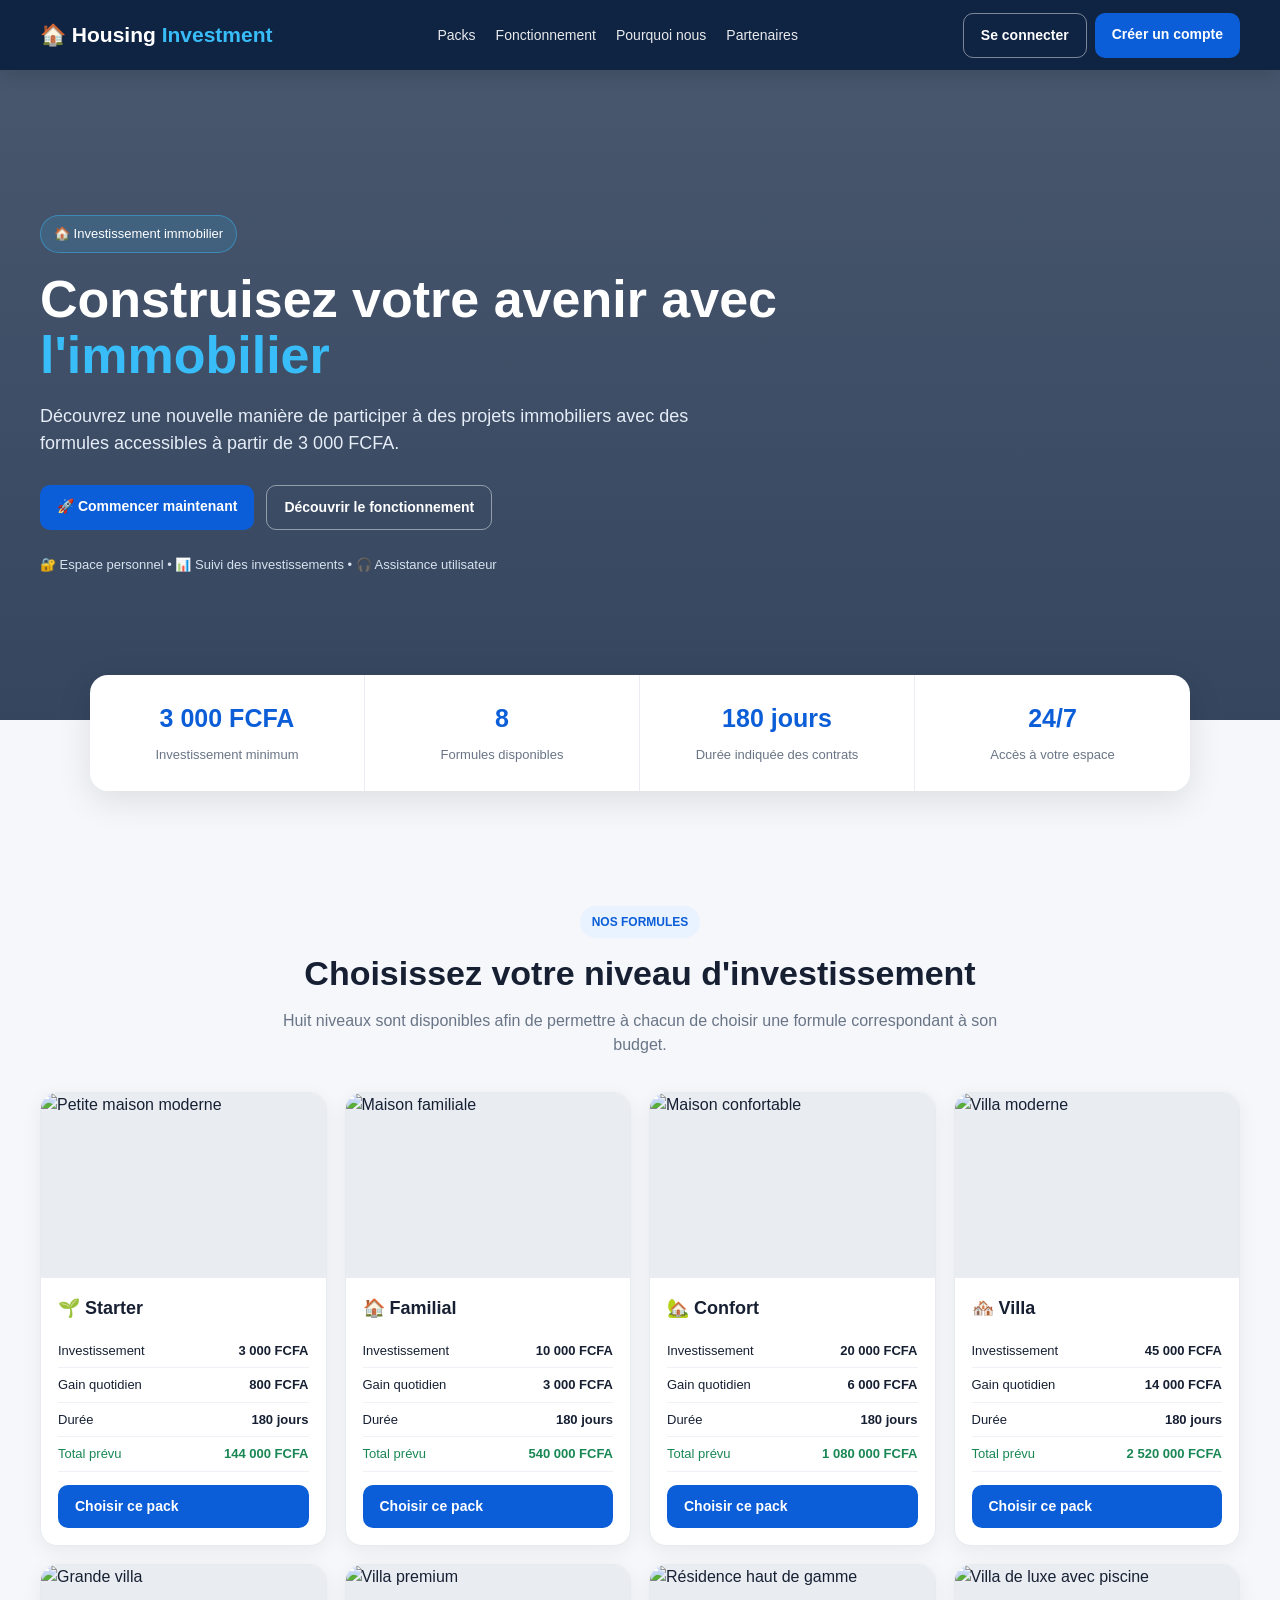
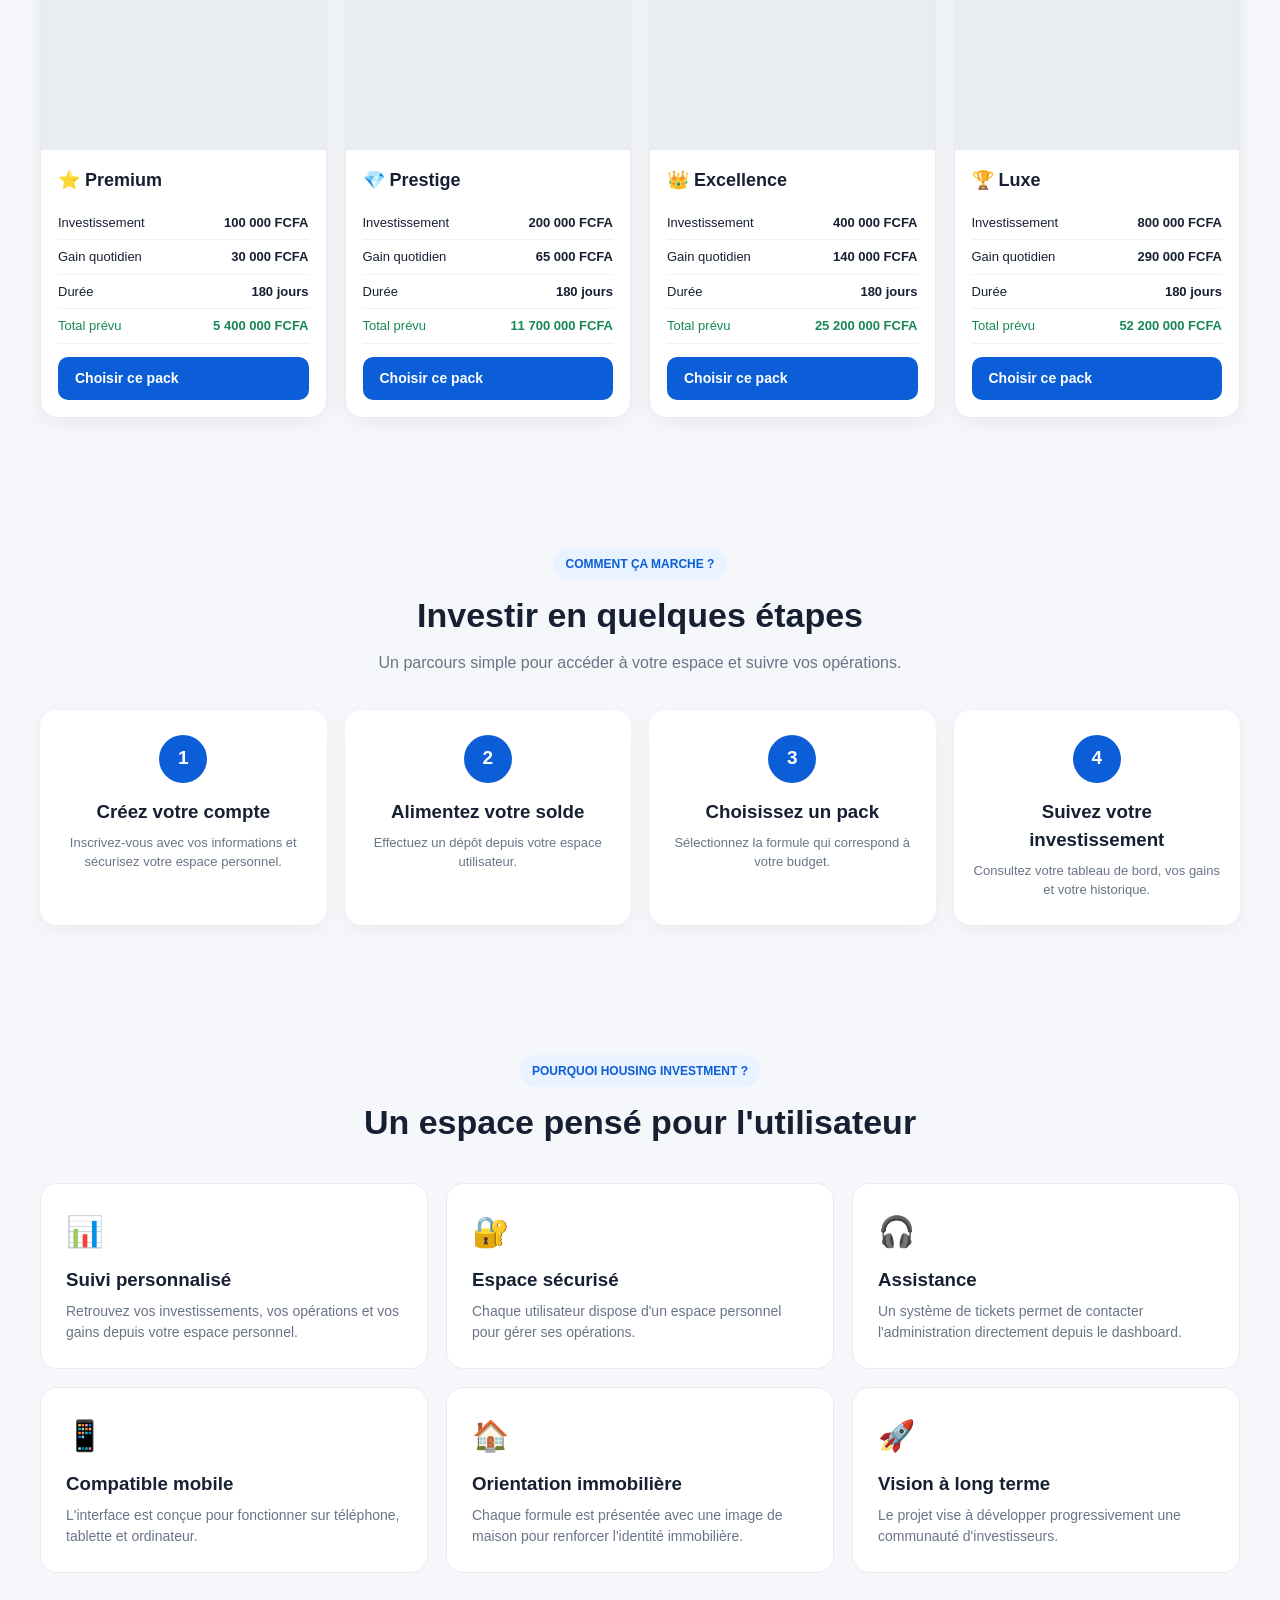
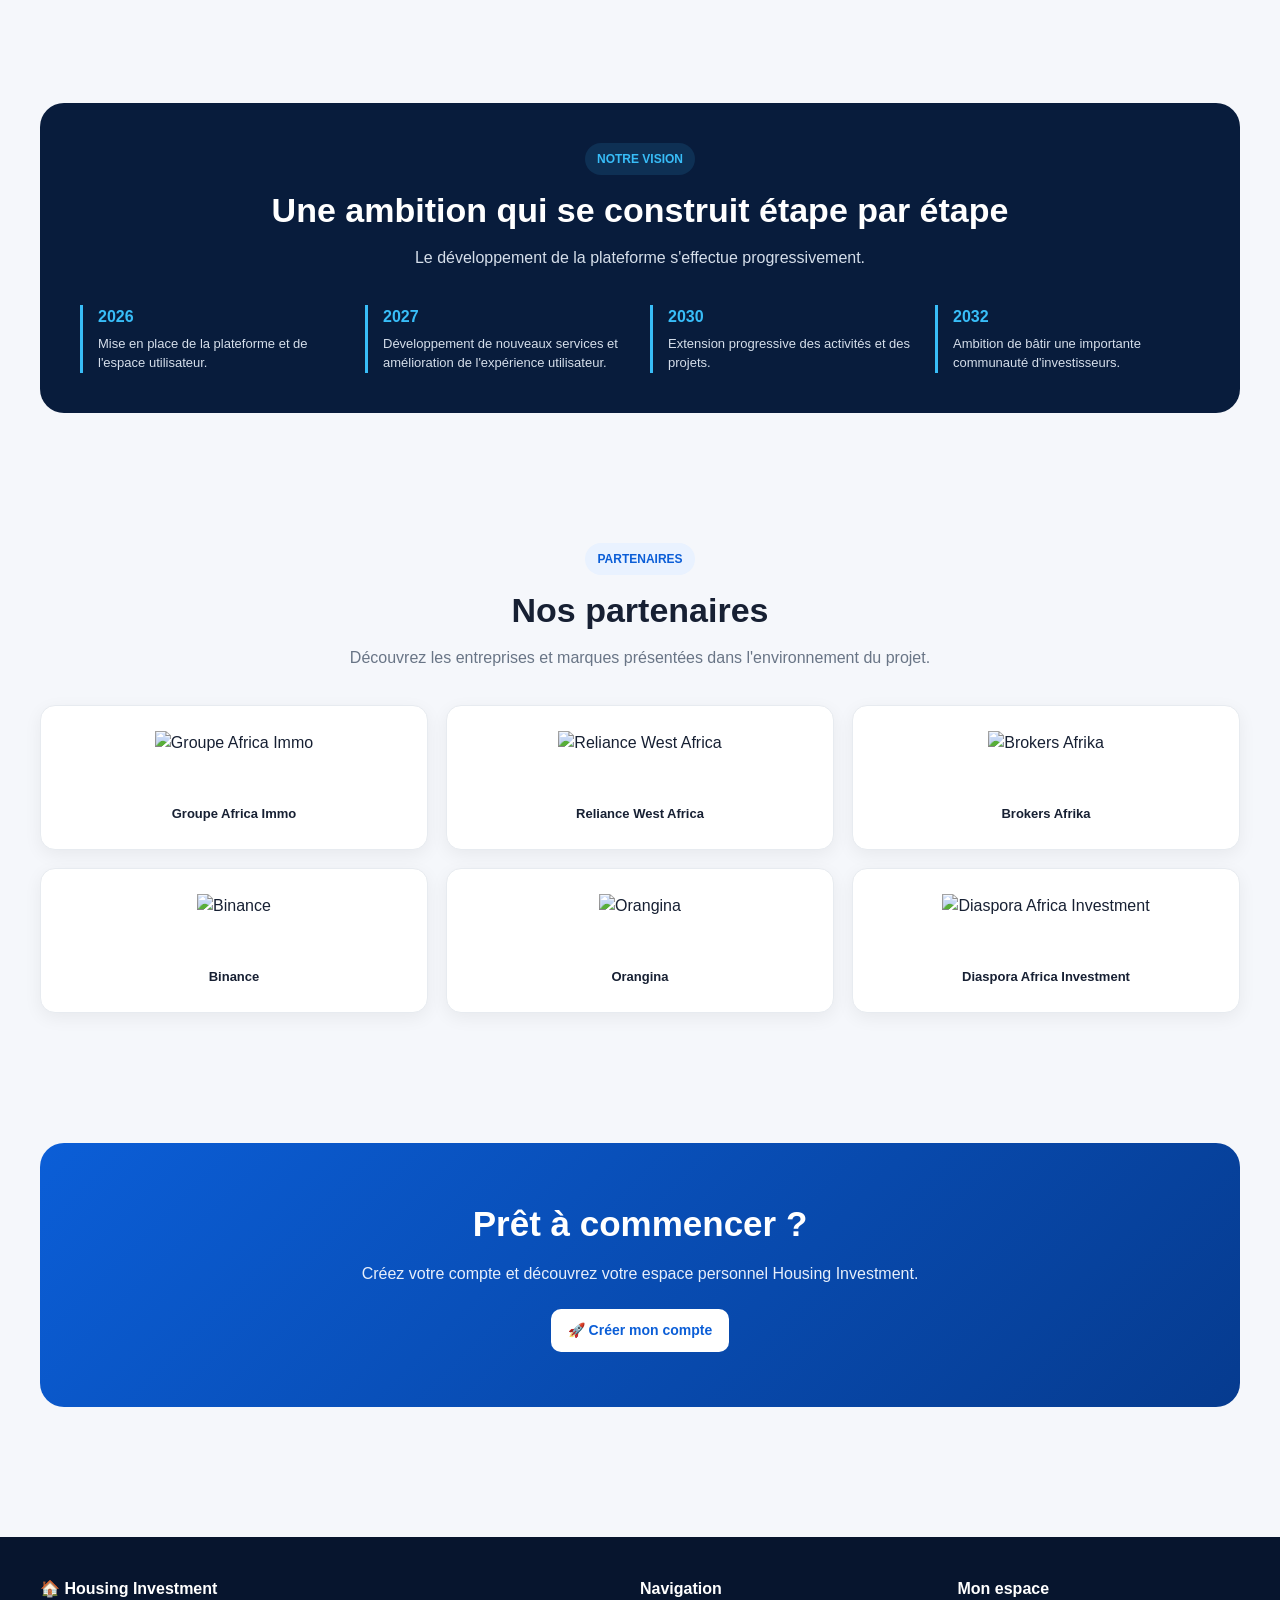
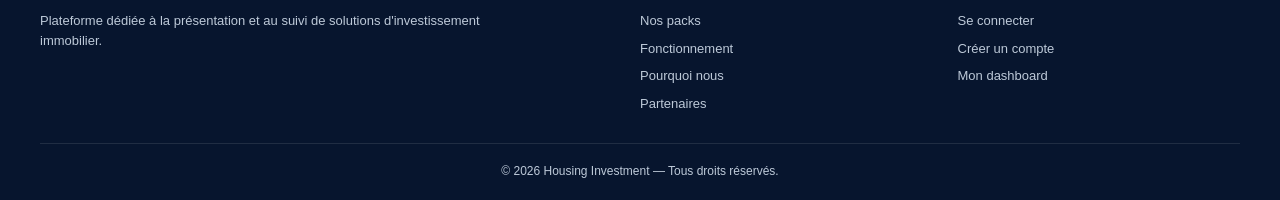
==== commit 2104c734: "Update print statement from 'Hello' to 'Goodbye'" ====
--- a/index.html
+++ b/index.html
@@ -7,7 +7,7 @@
 <title>Housing Investment — Investissement immobilier</title>
 
 <meta name="description"
-      content="Housing Investment — une plateforme dédiée à l'investissement immobilier.">
+content="Housing Investment — plateforme dédiée à l'investissement immobilier.">
 
 <style>
 
@@ -36,7 +36,6 @@
 img{
     max-width:100%;
 }
-
 
 /* =========================
    HEADER
@@ -54,8 +53,8 @@
 .navbar{
     max-width:1200px;
     width:94%;
+    min-height:70px;
     margin:auto;
-    min-height:70px;
     display:flex;
     align-items:center;
     justify-content:space-between;
@@ -75,7 +74,7 @@
 .nav-links{
     display:flex;
     align-items:center;
-    gap:22px;
+    gap:20px;
     font-size:14px;
 }
 
@@ -85,7 +84,6 @@
 }
 
 .nav-links a:hover{
-    opacity:1;
     color:#38bdf8;
 }
 
@@ -107,7 +105,6 @@
 
 .btn:hover{
     transform:translateY(-2px);
-    opacity:.92;
 }
 
 .btn-primary{
@@ -126,11 +123,6 @@
     color:#0b5ed7;
 }
 
-.btn-dark{
-    background:#172033;
-    color:white;
-}
-
 
 /* =========================
    HERO
@@ -138,13 +130,13 @@
 
 .hero{
     min-height:650px;
-    position:relative;
     display:flex;
     align-items:center;
+    position:relative;
     background:
         linear-gradient(
             rgba(5,25,55,.72),
-            rgba(5,25,55,.78)
+            rgba(5,25,55,.80)
         ),
         url("https://images.unsplash.com/photo-1600585154340-be6161a56a0c?auto=format&fit=crop&w=1800&q=85")
         center/cover;
@@ -200,7 +192,7 @@
 
 
 /* =========================
-   STATS
+   STATISTIQUES
 ========================= */
 
 .stats{
@@ -241,7 +233,7 @@
 
 
 /* =========================
-   GENERAL
+   SECTIONS
 ========================= */
 
 .container{
@@ -310,6 +302,7 @@
     height:185px;
     object-fit:cover;
     display:block;
+    background:#e9edf2;
 }
 
 .pack-content{
@@ -347,7 +340,7 @@
 
 
 /* =========================
-   HOW IT WORKS
+   FONCTIONNEMENT
 ========================= */
 
 .steps{
@@ -389,7 +382,7 @@
 
 
 /* =========================
-   WHY US
+   AVANTAGES
 ========================= */
 
 .advantages{
@@ -455,31 +448,49 @@
 
 
 /* =========================
-   PARTNERS
+   PARTENAIRES
 ========================= */
 
 .partners{
     display:grid;
-    grid-template-columns:repeat(6,1fr);
-    gap:14px;
-    align-items:center;
+    grid-template-columns:repeat(3,1fr);
+    gap:18px;
+    align-items:stretch;
 }
 
 .partner{
-    height:95px;
+    min-height:145px;
     background:white;
-    border-radius:14px;
-    padding:13px;
+    border-radius:15px;
+    padding:16px;
     display:flex;
+    flex-direction:column;
     align-items:center;
     justify-content:center;
-    box-shadow:0 4px 15px rgba(0,0,0,.05);
+    gap:10px;
+    text-align:center;
+    box-shadow:0 5px 18px rgba(0,0,0,.06);
+    border:1px solid #e7ebf0;
+    transition:.2s;
+}
+
+.partner:hover{
+    transform:translateY(-4px);
+    box-shadow:0 10px 25px rgba(0,0,0,.09);
 }
 
 .partner img{
-    max-height:65px;
+    width:auto;
     max-width:100%;
+    height:65px;
     object-fit:contain;
+}
+
+.partner strong{
+    display:block;
+    color:#172033;
+    font-size:13px;
+    line-height:1.3;
 }
 
 
@@ -488,12 +499,11 @@
 ========================= */
 
 .cta{
-    background:
-        linear-gradient(
-            135deg,
-            #0b5ed7,
-            #063b8f
-        );
+    background:linear-gradient(
+        135deg,
+        #0b5ed7,
+        #063b8f
+    );
     color:white;
     border-radius:24px;
     padding:55px 30px;
@@ -548,6 +558,10 @@
     flex-direction:column;
     gap:8px;
     font-size:13px;
+}
+
+.footer-links a:hover{
+    color:#38bdf8;
 }
 
 .footer-bottom{
@@ -592,10 +606,11 @@
     }
 
     .partners{
-        grid-template-columns:repeat(3,1fr);
-    }
-
-}
+        grid-template-columns:repeat(2,1fr);
+    }
+
+}
+
 
 @media(max-width:600px){
 
@@ -608,8 +623,8 @@
     }
 
     .nav-buttons .btn{
-        padding:9px 11px;
-        font-size:12px;
+        padding:9px 10px;
+        font-size:11px;
     }
 
     .hero{
@@ -674,7 +689,21 @@
     }
 
     .partners{
-        grid-template-columns:repeat(2,1fr);
+        grid-template-columns:1fr 1fr;
+        gap:12px;
+    }
+
+    .partner{
+        min-height:125px;
+        padding:10px;
+    }
+
+    .partner img{
+        height:50px;
+    }
+
+    .partner strong{
+        font-size:11px;
     }
 
     .footer-grid{
@@ -704,56 +733,49 @@
 
 <header>
 
-    <nav class="navbar">
-
-        <a
-            href="index.html"
-            class="logo"
-        >
-            🏠 Housing <span>Investment</span>
+<nav class="navbar">
+
+    <a href="index.html" class="logo">
+        🏠 Housing <span>Investment</span>
+    </a>
+
+
+    <div class="nav-links">
+
+        <a href="#packs">
+            Packs
         </a>
 
-
-        <div class="nav-links">
-
-            <a href="#packs">
-                Packs
-            </a>
-
-            <a href="#fonctionnement">
-                Fonctionnement
-            </a>
-
-            <a href="#avantages">
-                Pourquoi nous
-            </a>
-
-            <a href="#partenaires">
-                Partenaires
-            </a>
-
-        </div>
-
-
-        <div class="nav-buttons">
-
-            <a
-                href="login.html"
-                class="btn btn-outline"
-            >
-                Se connecter
-            </a>
-
-            <a
-                href="register.html"
-                class="btn btn-primary"
-            >
-                Créer un compte
-            </a>
-
-        </div>
-
-    </nav>
+        <a href="#fonctionnement">
+            Fonctionnement
+        </a>
+
+        <a href="#avantages">
+            Pourquoi nous
+        </a>
+
+        <a href="#partenaires">
+            Partenaires
+        </a>
+
+    </div>
+
+
+    <div class="nav-buttons">
+
+        <a href="login.html"
+           class="btn btn-outline">
+            Se connecter
+        </a>
+
+        <a href="register.html"
+           class="btn btn-primary">
+            Créer un compte
+        </a>
+
+    </div>
+
+</nav>
 
 </header>
 
@@ -764,111 +786,75 @@
 
 <section class="hero">
 
-    <div class="hero-content">
-
-        <div class="hero-badge">
-            🏠 Investissement immobilier
-        </div>
-
-
-        <h1>
-            Construisez votre avenir
-            avec <span>l'immobilier</span>
-        </h1>
-
-
-        <p>
-            Découvrez une nouvelle manière de participer
-            à des projets immobiliers avec des formules
-            accessibles à partir de 3 000 FCFA.
-        </p>
-
-
-        <div class="hero-actions">
-
-            <a
-                href="register.html"
-                class="btn btn-primary"
-            >
-                🚀 Commencer maintenant
-            </a>
-
-
-            <a
-                href="#fonctionnement"
-                class="btn btn-outline"
-            >
-                Découvrir le fonctionnement
-            </a>
-
-        </div>
-
-
-        <div class="hero-note">
-            🔐 Espace personnel • 📊 Suivi des investissements
-            • 🎧 Assistance utilisateur
-        </div>
-
+<div class="hero-content">
+
+    <div class="hero-badge">
+        🏠 Investissement immobilier
     </div>
 
+
+    <h1>
+        Construisez votre avenir
+        avec <span>l'immobilier</span>
+    </h1>
+
+
+    <p>
+        Découvrez une nouvelle manière de participer
+        à des projets immobiliers avec des formules
+        accessibles à partir de 3 000 FCFA.
+    </p>
+
+
+    <div class="hero-actions">
+
+        <a href="register.html"
+           class="btn btn-primary">
+            🚀 Commencer maintenant
+        </a>
+
+        <a href="#fonctionnement"
+           class="btn btn-outline">
+            Découvrir le fonctionnement
+        </a>
+
+    </div>
+
+
+    <div class="hero-note">
+        🔐 Espace personnel • 📊 Suivi des investissements
+        • 🎧 Assistance utilisateur
+    </div>
+
+</div>
+
 </section>
 
 
 <!-- =========================
-     STATS
+     STATISTIQUES
 ========================= -->
 
 <div class="stats">
 
     <div class="stat">
-
-        <strong>
-            3 000 FCFA
-        </strong>
-
-        <span>
-            Investissement minimum
-        </span>
-
+        <strong>3 000 FCFA</strong>
+        <span>Investissement minimum</span>
     </div>
 
-
     <div class="stat">
-
-        <strong>
-            8
-        </strong>
-
-        <span>
-            Formules disponibles
-        </span>
-
+        <strong>8</strong>
+        <span>Formules disponibles</span>
     </div>
 
-
     <div class="stat">
-
-        <strong>
-            180 jours
-        </strong>
-
-        <span>
-            Durée indiquée des contrats
-        </span>
-
+        <strong>180 jours</strong>
+        <span>Durée indiquée des contrats</span>
     </div>
 
-
     <div class="stat">
-
-        <strong>
-            24/7
-        </strong>
-
-        <span>
-            Accès à votre espace
-        </span>
-
+        <strong>24/7</strong>
+        <span>Accès à votre espace</span>
     </div>
 
 </div>
@@ -878,421 +864,387 @@
      PACKS
 ========================= -->
 
-<section
-    class="section"
-    id="packs"
->
-
-    <div class="container">
-
-        <div class="section-header">
-
-            <span class="tag">
-                NOS FORMULES
-            </span>
-
-            <h2>
-                Choisissez votre niveau d'investissement
-            </h2>
-
-            <p>
-                Huit niveaux sont disponibles afin de permettre
-                à chacun de choisir une formule correspondant
-                à son budget.
-            </p>
-
-        </div>
-
-
-        <div class="packs">
-
-
-            <!-- 3 000 -->
-
-            <div class="pack">
-
-                <img
-                    class="pack-image"
-                    src="https://images.unsplash.com/photo-1600585154340-be6161a56a0c?auto=format&fit=crop&w=900&q=80"
-                    alt="Petite maison moderne"
-                >
-
-                <div class="pack-content">
-
-                    <div class="pack-name">
-                        🌱 Starter
-                    </div>
-
-                    <div class="pack-row">
-                        <span>Investissement</span>
-                        <span>3 000 FCFA</span>
-                    </div>
-
-                    <div class="pack-row">
-                        <span>Gain quotidien</span>
-                        <span>800 FCFA</span>
-                    </div>
-
-                    <div class="pack-row">
-                        <span>Durée</span>
-                        <span>180 jours</span>
-                    </div>
-
-                    <div class="pack-row pack-total">
-                        <span>Total prévu</span>
-                        <span>144 000 FCFA</span>
-                    </div>
-
-                    <a
-                        href="register.html"
-                        class="btn btn-primary"
-                    >
-                        Choisir ce pack
-                    </a>
-
-                </div>
-
-            </div>
-
-
-            <!-- 10 000 -->
-
-            <div class="pack">
-
-                <img
-                    class="pack-image"
-                    src="https://images.unsplash.com/photo-1600566753086-00f18fb6b3ea?auto=format&fit=crop&w=900&q=80"
-                    alt="Maison familiale"
-                >
-
-                <div class="pack-content">
-
-                    <div class="pack-name">
-                        🏠 Familial
-                    </div>
-
-                    <div class="pack-row">
-                        <span>Investissement</span>
-                        <span>10 000 FCFA</span>
-                    </div>
-
-                    <div class="pack-row">
-                        <span>Gain quotidien</span>
-                        <span>3 000 FCFA</span>
-                    </div>
-
-                    <div class="pack-row">
-                        <span>Durée</span>
-                        <span>180 jours</span>
-                    </div>
-
-                    <div class="pack-row pack-total">
-                        <span>Total prévu</span>
-                        <span>540 000 FCFA</span>
-                    </div>
-
-                    <a
-                        href="register.html"
-                        class="btn btn-primary"
-                    >
-                        Choisir ce pack
-                    </a>
-
-                </div>
-
-            </div>
-
-
-            <!-- 20 000 -->
-
-            <div class="pack">
-
-                <img
-                    class="pack-image"
-                    src="https://images.unsplash.com/photo-1600607687920-4e2a09cf159d?auto=format&fit=crop&w=900&q=80"
-                    alt="Maison confortable"
-                >
-
-                <div class="pack-content">
-
-                    <div class="pack-name">
-                        🏡 Confort
-                    </div>
-
-                    <div class="pack-row">
-                        <span>Investissement</span>
-                        <span>20 000 FCFA</span>
-                    </div>
-
-                    <div class="pack-row">
-                        <span>Gain quotidien</span>
-                        <span>6 000 FCFA</span>
-                    </div>
-
-                    <div class="pack-row">
-                        <span>Durée</span>
-                        <span>180 jours</span>
-                    </div>
-
-                    <div class="pack-row pack-total">
-                        <span>Total prévu</span>
-                        <span>1 080 000 FCFA</span>
-                    </div>
-
-                    <a
-                        href="register.html"
-                        class="btn btn-primary"
-                    >
-                        Choisir ce pack
-                    </a>
-
-                </div>
-
-            </div>
-
-
-            <!-- 45 000 -->
-
-            <div class="pack">
-
-                <img
-                    class="pack-image"
-                    src="https://images.unsplash.com/photo-1600607688969-a5bfcd646154?auto=format&fit=crop&w=900&q=80"
-                    alt="Villa moderne"
-                >
-
-                <div class="pack-content">
-
-                    <div class="pack-name">
-                        🏘️ Villa
-                    </div>
-
-                    <div class="pack-row">
-                        <span>Investissement</span>
-                        <span>45 000 FCFA</span>
-                    </div>
-
-                    <div class="pack-row">
-                        <span>Gain quotidien</span>
-                        <span>14 000 FCFA</span>
-                    </div>
-
-                    <div class="pack-row">
-                        <span>Durée</span>
-                        <span>180 jours</span>
-                    </div>
-
-                    <div class="pack-row pack-total">
-                        <span>Total prévu</span>
-                        <span>2 520 000 FCFA</span>
-                    </div>
-
-                    <a
-                        href="register.html"
-                        class="btn btn-primary"
-                    >
-                        Choisir ce pack
-                    </a>
-
-                </div>
-
-            </div>
-
-
-            <!-- 100 000 -->
-
-            <div class="pack">
-
-                <img
-                    class="pack-image"
-                    src="https://images.unsplash.com/photo-1600585154526-990dced4db0d?auto=format&fit=crop&w=900&q=80"
-                    alt="Grande villa"
-                >
-
-                <div class="pack-content">
-
-                    <div class="pack-name">
-                        ⭐ Premium
-                    </div>
-
-                    <div class="pack-row">
-                        <span>Investissement</span>
-                        <span>100 000 FCFA</span>
-                    </div>
-
-                    <div class="pack-row">
-                        <span>Gain quotidien</span>
-                        <span>30 000 FCFA</span>
-                    </div>
-
-                    <div class="pack-row">
-                        <span>Durée</span>
-                        <span>180 jours</span>
-                    </div>
-
-                    <div class="pack-row pack-total">
-                        <span>Total prévu</span>
-                        <span>5 400 000 FCFA</span>
-                    </div>
-
-                    <a
-                        href="register.html"
-                        class="btn btn-primary"
-                    >
-                        Choisir ce pack
-                    </a>
-
-                </div>
-
-            </div>
-
-
-            <!-- 200 000 -->
-
-            <div class="pack">
-
-                <img
-                    class="pack-image"
-                    src="https://images.unsplash.com/photo-1600566753190-17f0baa2a6c3?auto=format&fit=crop&w=900&q=80"
-                    alt="Villa premium"
-                >
-
-                <div class="pack-content">
-
-                    <div class="pack-name">
-                        💎 Prestige
-                    </div>
-
-                    <div class="pack-row">
-                        <span>Investissement</span>
-                        <span>200 000 FCFA</span>
-                    </div>
-
-                    <div class="pack-row">
-                        <span>Gain quotidien</span>
-                        <span>65 000 FCFA</span>
-                    </div>
-
-                    <div class="pack-row">
-                        <span>Durée</span>
-                        <span>180 jours</span>
-                    </div>
-
-                    <div class="pack-row pack-total">
-                        <span>Total prévu</span>
-                        <span>11 700 000 FCFA</span>
-                    </div>
-
-                    <a
-                        href="register.html"
-                        class="btn btn-primary"
-                    >
-                        Choisir ce pack
-                    </a>
-
-                </div>
-
-            </div>
-
-
-            <!-- 400 000 -->
-
-            <div class="pack">
-
-                <img
-                    class="pack-image"
-                    src="https://images.unsplash.com/photo-1600607687920-4e2a09cf159d?auto=format&fit=crop&w=900&q=80"
-                    alt="Résidence haut de gamme"
-                >
-
-                <div class="pack-content">
-
-                    <div class="pack-name">
-                        👑 Excellence
-                    </div>
-
-                    <div class="pack-row">
-                        <span>Investissement</span>
-                        <span>400 000 FCFA</span>
-                    </div>
-
-                    <div class="pack-row">
-                        <span>Gain quotidien</span>
-                        <span>140 000 FCFA</span>
-                    </div>
-
-                    <div class="pack-row">
-                        <span>Durée</span>
-                        <span>180 jours</span>
-                    </div>
-
-                    <div class="pack-row pack-total">
-                        <span>Total prévu</span>
-                        <span>25 200 000 FCFA</span>
-                    </div>
-
-                    <a
-                        href="register.html"
-                        class="btn btn-primary"
-                    >
-                        Choisir ce pack
-                    </a>
-
-                </div>
-
-            </div>
-
-
-            <!-- 800 000 -->
-
-            <div class="pack">
-
-                <img
-                    class="pack-image"
-                    src="https://images.unsplash.com/photo-1600047509807-ba8f99d2cdde?auto=format&fit=crop&w=900&q=80"
-                    alt="Villa de luxe avec piscine"
-                >
-
-                <div class="pack-content">
-
-                    <div class="pack-name">
-                        🏆 Luxe
-                    </div>
-
-                    <div class="pack-row">
-                        <span>Investissement</span>
-                        <span>800 000 FCFA</span>
-                    </div>
-
-                    <div class="pack-row">
-                        <span>Gain quotidien</span>
-                        <span>290 000 FCFA</span>
-                    </div>
-
-                    <div class="pack-row">
-                        <span>Durée</span>
-                        <span>180 jours</span>
-                    </div>
-
-                    <div class="pack-row pack-total">
-                        <span>Total prévu</span>
-                        <span>52 200 000 FCFA</span>
-                    </div>
-
-                    <a
-                        href="register.html"
-                        class="btn btn-primary"
-                    >
-                        Choisir ce pack
-                    </a>
-
-                </div>
-
-            </div>
-
-        </div>
-
-    </div>
+<section class="section" id="packs">
+
+<div class="container">
+
+<div class="section-header">
+
+    <span class="tag">
+        NOS FORMULES
+    </span>
+
+    <h2>
+        Choisissez votre niveau d'investissement
+    </h2>
+
+    <p>
+        Huit niveaux sont disponibles afin de permettre
+        à chacun de choisir une formule correspondant
+        à son budget.
+    </p>
+
+</div>
+
+
+<div class="packs">
+
+
+<!-- 3 000 -->
+
+<div class="pack">
+
+<img
+class="pack-image"
+src="https://images.unsplash.com/photo-1600585154340-be6161a56a0c?auto=format&fit=crop&w=900&q=80"
+alt="Petite maison moderne">
+
+<div class="pack-content">
+
+<div class="pack-name">
+🌱 Starter
+</div>
+
+<div class="pack-row">
+<span>Investissement</span>
+<span>3 000 FCFA</span>
+</div>
+
+<div class="pack-row">
+<span>Gain quotidien</span>
+<span>800 FCFA</span>
+</div>
+
+<div class="pack-row">
+<span>Durée</span>
+<span>180 jours</span>
+</div>
+
+<div class="pack-row pack-total">
+<span>Total prévu</span>
+<span>144 000 FCFA</span>
+</div>
+
+<a href="register.html"
+class="btn btn-primary">
+Choisir ce pack
+</a>
+
+</div>
+</div>
+
+
+<!-- 10 000 -->
+
+<div class="pack">
+
+<img
+class="pack-image"
+src="https://images.unsplash.com/photo-1600566753086-00f18fb6b3ea?auto=format&fit=crop&w=900&q=80"
+alt="Maison familiale">
+
+<div class="pack-content">
+
+<div class="pack-name">
+🏠 Familial
+</div>
+
+<div class="pack-row">
+<span>Investissement</span>
+<span>10 000 FCFA</span>
+</div>
+
+<div class="pack-row">
+<span>Gain quotidien</span>
+<span>3 000 FCFA</span>
+</div>
+
+<div class="pack-row">
+<span>Durée</span>
+<span>180 jours</span>
+</div>
+
+<div class="pack-row pack-total">
+<span>Total prévu</span>
+<span>540 000 FCFA</span>
+</div>
+
+<a href="register.html"
+class="btn btn-primary">
+Choisir ce pack
+</a>
+
+</div>
+</div>
+
+
+<!-- 20 000 -->
+
+<div class="pack">
+
+<img
+class="pack-image"
+src="https://images.unsplash.com/photo-1600607687920-4e2a09cf159d?auto=format&fit=crop&w=900&q=80"
+alt="Maison confortable">
+
+<div class="pack-content">
+
+<div class="pack-name">
+🏡 Confort
+</div>
+
+<div class="pack-row">
+<span>Investissement</span>
+<span>20 000 FCFA</span>
+</div>
+
+<div class="pack-row">
+<span>Gain quotidien</span>
+<span>6 000 FCFA</span>
+</div>
+
+<div class="pack-row">
+<span>Durée</span>
+<span>180 jours</span>
+</div>
+
+<div class="pack-row pack-total">
+<span>Total prévu</span>
+<span>1 080 000 FCFA</span>
+</div>
+
+<a href="register.html"
+class="btn btn-primary">
+Choisir ce pack
+</a>
+
+</div>
+</div>
+
+
+<!-- 45 000 -->
+
+<div class="pack">
+
+<img
+class="pack-image"
+src="https://images.unsplash.com/photo-1600607688969-a5bfcd646154?auto=format&fit=crop&w=900&q=80"
+alt="Villa moderne">
+
+<div class="pack-content">
+
+<div class="pack-name">
+🏘️ Villa
+</div>
+
+<div class="pack-row">
+<span>Investissement</span>
+<span>45 000 FCFA</span>
+</div>
+
+<div class="pack-row">
+<span>Gain quotidien</span>
+<span>14 000 FCFA</span>
+</div>
+
+<div class="pack-row">
+<span>Durée</span>
+<span>180 jours</span>
+</div>
+
+<div class="pack-row pack-total">
+<span>Total prévu</span>
+<span>2 520 000 FCFA</span>
+</div>
+
+<a href="register.html"
+class="btn btn-primary">
+Choisir ce pack
+</a>
+
+</div>
+</div>
+
+
+<!-- 100 000 -->
+
+<div class="pack">
+
+<img
+class="pack-image"
+src="https://images.unsplash.com/photo-1600585154526-990dced4db0d?auto=format&fit=crop&w=900&q=80"
+alt="Grande villa">
+
+<div class="pack-content">
+
+<div class="pack-name">
+⭐ Premium
+</div>
+
+<div class="pack-row">
+<span>Investissement</span>
+<span>100 000 FCFA</span>
+</div>
+
+<div class="pack-row">
+<span>Gain quotidien</span>
+<span>30 000 FCFA</span>
+</div>
+
+<div class="pack-row">
+<span>Durée</span>
+<span>180 jours</span>
+</div>
+
+<div class="pack-row pack-total">
+<span>Total prévu</span>
+<span>5 400 000 FCFA</span>
+</div>
+
+<a href="register.html"
+class="btn btn-primary">
+Choisir ce pack
+</a>
+
+</div>
+</div>
+
+
+<!-- 200 000 -->
+
+<div class="pack">
+
+<img
+class="pack-image"
+src="https://images.unsplash.com/photo-1600566753190-17f0baa2a6c3?auto=format&fit=crop&w=900&q=80"
+alt="Villa premium">
+
+<div class="pack-content">
+
+<div class="pack-name">
+💎 Prestige
+</div>
+
+<div class="pack-row">
+<span>Investissement</span>
+<span>200 000 FCFA</span>
+</div>
+
+<div class="pack-row">
+<span>Gain quotidien</span>
+<span>65 000 FCFA</span>
+</div>
+
+<div class="pack-row">
+<span>Durée</span>
+<span>180 jours</span>
+</div>
+
+<div class="pack-row pack-total">
+<span>Total prévu</span>
+<span>11 700 000 FCFA</span>
+</div>
+
+<a href="register.html"
+class="btn btn-primary">
+Choisir ce pack
+</a>
+
+</div>
+</div>
+
+
+<!-- 400 000 -->
+
+<div class="pack">
+
+<img
+class="pack-image"
+src="https://images.unsplash.com/photo-1600607687920-4e2a09cf159d?auto=format&fit=crop&w=900&q=80"
+alt="Résidence haut de gamme">
+
+<div class="pack-content">
+
+<div class="pack-name">
+👑 Excellence
+</div>
+
+<div class="pack-row">
+<span>Investissement</span>
+<span>400 000 FCFA</span>
+</div>
+
+<div class="pack-row">
+<span>Gain quotidien</span>
+<span>140 000 FCFA</span>
+</div>
+
+<div class="pack-row">
+<span>Durée</span>
+<span>180 jours</span>
+</div>
+
+<div class="pack-row pack-total">
+<span>Total prévu</span>
+<span>25 200 000 FCFA</span>
+</div>
+
+<a href="register.html"
+class="btn btn-primary">
+Choisir ce pack
+</a>
+
+</div>
+</div>
+
+
+<!-- 800 000 -->
+
+<div class="pack">
+
+<img
+class="pack-image"
+src="https://images.unsplash.com/photo-1600047509807-ba8f99d2cdde?auto=format&fit=crop&w=900&q=80"
+alt="Villa de luxe avec piscine">
+
+<div class="pack-content">
+
+<div class="pack-name">
+🏆 Luxe
+</div>
+
+<div class="pack-row">
+<span>Investissement</span>
+<span>800 000 FCFA</span>
+</div>
+
+<div class="pack-row">
+<span>Gain quotidien</span>
+<span>290 000 FCFA</span>
+</div>
+
+<div class="pack-row">
+<span>Durée</span>
+<span>180 jours</span>
+</div>
+
+<div class="pack-row pack-total">
+<span>Total prévu</span>
+<span>52 200 000 FCFA</span>
+</div>
+
+<a href="register.html"
+class="btn btn-primary">
+Choisir ce pack
+</a>
+
+</div>
+</div>
+
+
+</div>
+
+</div>
 
 </section>
 
@@ -1301,107 +1253,96 @@
      FONCTIONNEMENT
 ========================= -->
 
-<section
-    class="section"
-    id="fonctionnement"
->
-
-    <div class="container">
-
-        <div class="section-header">
-
-            <span class="tag">
-                COMMENT ÇA MARCHE ?
-            </span>
-
-            <h2>
-                Investir en quelques étapes
-            </h2>
-
-            <p>
-                Un parcours simple pour accéder à votre espace
-                et suivre vos opérations.
-            </p>
-
-        </div>
-
-
-        <div class="steps">
-
-            <div class="step">
-
-                <div class="step-number">
-                    1
-                </div>
-
-                <h3>
-                    Créez votre compte
-                </h3>
-
-                <p>
-                    Inscrivez-vous avec vos informations
-                    et sécurisez votre espace personnel.
-                </p>
-
-            </div>
-
-
-            <div class="step">
-
-                <div class="step-number">
-                    2
-                </div>
-
-                <h3>
-                    Alimentez votre solde
-                </h3>
-
-                <p>
-                    Effectuez un dépôt depuis votre espace
-                    utilisateur.
-                </p>
-
-            </div>
-
-
-            <div class="step">
-
-                <div class="step-number">
-                    3
-                </div>
-
-                <h3>
-                    Choisissez un pack
-                </h3>
-
-                <p>
-                    Sélectionnez la formule qui correspond
-                    à votre budget.
-                </p>
-
-            </div>
-
-
-            <div class="step">
-
-                <div class="step-number">
-                    4
-                </div>
-
-                <h3>
-                    Suivez votre investissement
-                </h3>
-
-                <p>
-                    Consultez votre tableau de bord,
-                    vos gains et votre historique.
-                </p>
-
-            </div>
-
-        </div>
-
-    </div>
+<section class="section" id="fonctionnement">
+
+<div class="container">
+
+<div class="section-header">
+
+<span class="tag">
+COMMENT ÇA MARCHE ?
+</span>
+
+<h2>
+Investir en quelques étapes
+</h2>
+
+<p>
+Un parcours simple pour accéder à votre espace
+et suivre vos opérations.
+</p>
+
+</div>
+
+
+<div class="steps">
+
+<div class="step">
+
+<div class="step-number">1</div>
+
+<h3>
+Créez votre compte
+</h3>
+
+<p>
+Inscrivez-vous avec vos informations
+et sécurisez votre espace personnel.
+</p>
+
+</div>
+
+
+<div class="step">
+
+<div class="step-number">2</div>
+
+<h3>
+Alimentez votre solde
+</h3>
+
+<p>
+Effectuez un dépôt depuis votre espace
+utilisateur.
+</p>
+
+</div>
+
+
+<div class="step">
+
+<div class="step-number">3</div>
+
+<h3>
+Choisissez un pack
+</h3>
+
+<p>
+Sélectionnez la formule qui correspond
+à votre budget.
+</p>
+
+</div>
+
+
+<div class="step">
+
+<div class="step-number">4</div>
+
+<h3>
+Suivez votre investissement
+</h3>
+
+<p>
+Consultez votre tableau de bord,
+vos gains et votre historique.
+</p>
+
+</div>
+
+</div>
+
+</div>
 
 </section>
 
@@ -1410,144 +1351,131 @@
      AVANTAGES
 ========================= -->
 
-<section
-    class="section"
-    id="avantages"
->
-
-    <div class="container">
-
-        <div class="section-header">
-
-            <span class="tag">
-                POURQUOI HOUSING INVESTMENT ?
-            </span>
-
-            <h2>
-                Un espace pensé pour l'utilisateur
-            </h2>
-
-        </div>
-
-
-        <div class="advantages">
-
-            <div class="advantage">
-
-                <div class="advantage-icon">
-                    📊
-                </div>
-
-                <h3>
-                    Suivi personnalisé
-                </h3>
-
-                <p>
-                    Retrouvez vos investissements,
-                    vos opérations et vos gains
-                    depuis votre espace personnel.
-                </p>
-
-            </div>
-
-
-            <div class="advantage">
-
-                <div class="advantage-icon">
-                    🔐
-                </div>
-
-                <h3>
-                    Espace sécurisé
-                </h3>
-
-                <p>
-                    Chaque utilisateur dispose
-                    d'un espace personnel pour
-                    gérer ses opérations.
-                </p>
-
-            </div>
-
-
-            <div class="advantage">
-
-                <div class="advantage-icon">
-                    🎧
-                </div>
-
-                <h3>
-                    Assistance
-                </h3>
-
-                <p>
-                    Un système de tickets permet
-                    de contacter l'administration
-                    directement depuis le dashboard.
-                </p>
-
-            </div>
-
-
-            <div class="advantage">
-
-                <div class="advantage-icon">
-                    📱
-                </div>
-
-                <h3>
-                    Compatible mobile
-                </h3>
-
-                <p>
-                    L'interface est conçue pour
-                    fonctionner sur téléphone,
-                    tablette et ordinateur.
-                </p>
-
-            </div>
-
-
-            <div class="advantage">
-
-                <div class="advantage-icon">
-                    🏠
-                </div>
-
-                <h3>
-                    Orientation immobilière
-                </h3>
-
-                <p>
-                    Chaque formule est présentée
-                    avec une image de maison pour
-                    renforcer l'identité immobilière.
-                </p>
-
-            </div>
-
-
-            <div class="advantage">
-
-                <div class="advantage-icon">
-                    🚀
-                </div>
-
-                <h3>
-                    Vision à long terme
-                </h3>
-
-                <p>
-                    Le projet vise à développer
-                    progressivement une communauté
-                    d'investisseurs.
-                </p>
-
-            </div>
-
-        </div>
-
-    </div>
+<section class="section" id="avantages">
+
+<div class="container">
+
+<div class="section-header">
+
+<span class="tag">
+POURQUOI HOUSING INVESTMENT ?
+</span>
+
+<h2>
+Un espace pensé pour l'utilisateur
+</h2>
+
+</div>
+
+
+<div class="advantages">
+
+
+<div class="advantage">
+
+<div class="advantage-icon">📊</div>
+
+<h3>
+Suivi personnalisé
+</h3>
+
+<p>
+Retrouvez vos investissements,
+vos opérations et vos gains
+depuis votre espace personnel.
+</p>
+
+</div>
+
+
+<div class="advantage">
+
+<div class="advantage-icon">🔐</div>
+
+<h3>
+Espace sécurisé
+</h3>
+
+<p>
+Chaque utilisateur dispose
+d'un espace personnel pour
+gérer ses opérations.
+</p>
+
+</div>
+
+
+<div class="advantage">
+
+<div class="advantage-icon">🎧</div>
+
+<h3>
+Assistance
+</h3>
+
+<p>
+Un système de tickets permet
+de contacter l'administration
+directement depuis le dashboard.
+</p>
+
+</div>
+
+
+<div class="advantage">
+
+<div class="advantage-icon">📱</div>
+
+<h3>
+Compatible mobile
+</h3>
+
+<p>
+L'interface est conçue pour
+fonctionner sur téléphone,
+tablette et ordinateur.
+</p>
+
+</div>
+
+
+<div class="advantage">
+
+<div class="advantage-icon">🏠</div>
+
+<h3>
+Orientation immobilière
+</h3>
+
+<p>
+Chaque formule est présentée
+avec une image de maison pour
+renforcer l'identité immobilière.
+</p>
+
+</div>
+
+
+<div class="advantage">
+
+<div class="advantage-icon">🚀</div>
+
+<h3>
+Vision à long terme
+</h3>
+
+<p>
+Le projet vise à développer
+progressivement une communauté
+d'investisseurs.
+</p>
+
+</div>
+
+
+</div>
+
+</div>
 
 </section>
 
@@ -1558,98 +1486,90 @@
 
 <section class="section">
 
-    <div class="container">
-
-        <div class="roadmap">
-
-            <div class="section-header"
-                 style="color:white;">
-
-                <span
-                    class="tag"
-                    style="
-                        background:rgba(56,189,248,.12);
-                        color:#38bdf8;
-                    "
-                >
-                    NOTRE VISION
-                </span>
-
-                <h2>
-                    Une ambition qui se construit étape par étape
-                </h2>
-
-                <p style="color:#d5deea;">
-                    Le développement de la plateforme
-                    s'effectue progressivement.
-                </p>
-
-            </div>
-
-
-            <div class="roadmap-grid">
-
-                <div class="roadmap-item">
-
-                    <strong>
-                        2026
-                    </strong>
-
-                    <p>
-                        Mise en place de la plateforme
-                        et de l'espace utilisateur.
-                    </p>
-
-                </div>
-
-
-                <div class="roadmap-item">
-
-                    <strong>
-                        2027
-                    </strong>
-
-                    <p>
-                        Développement de nouveaux
-                        services et amélioration
-                        de l'expérience utilisateur.
-                    </p>
-
-                </div>
-
-
-                <div class="roadmap-item">
-
-                    <strong>
-                        2030
-                    </strong>
-
-                    <p>
-                        Extension progressive
-                        des activités et des projets.
-                    </p>
-
-                </div>
-
-
-                <div class="roadmap-item">
-
-                    <strong>
-                        2032
-                    </strong>
-
-                    <p>
-                        Ambition de bâtir une importante
-                        communauté d'investisseurs.
-                    </p>
-
-                </div>
-
-            </div>
-
-        </div>
-
-    </div>
+<div class="container">
+
+<div class="roadmap">
+
+<div class="section-header">
+
+<span
+class="tag"
+style="
+background:rgba(56,189,248,.12);
+color:#38bdf8;
+">
+NOTRE VISION
+</span>
+
+<h2>
+Une ambition qui se construit étape par étape
+</h2>
+
+<p style="color:#d5deea;">
+Le développement de la plateforme
+s'effectue progressivement.
+</p>
+
+</div>
+
+
+<div class="roadmap-grid">
+
+
+<div class="roadmap-item">
+
+<strong>2026</strong>
+
+<p>
+Mise en place de la plateforme
+et de l'espace utilisateur.
+</p>
+
+</div>
+
+
+<div class="roadmap-item">
+
+<strong>2027</strong>
+
+<p>
+Développement de nouveaux
+services et amélioration
+de l'expérience utilisateur.
+</p>
+
+</div>
+
+
+<div class="roadmap-item">
+
+<strong>2030</strong>
+
+<p>
+Extension progressive
+des activités et des projets.
+</p>
+
+</div>
+
+
+<div class="roadmap-item">
+
+<strong>2032</strong>
+
+<p>
+Ambition de bâtir une importante
+communauté d'investisseurs.
+</p>
+
+</div>
+
+
+</div>
+
+</div>
+
+</div>
 
 </section>
 
@@ -1658,102 +1578,112 @@
      PARTENAIRES
 ========================= -->
 
-<section
-    class="section"
-    id="partenaires"
->
-
-    <div class="container">
-
-        <div class="section-header">
-
-            <span class="tag">
-                PARTENAIRES
-            </span>
-
-            <h2>
-                Ils font partie de notre environnement
-            </h2>
-
-            <p>
-                Les logos présentés correspondent aux partenaires
-                que vous avez configurés sur votre plateforme.
-            </p>
-
-        </div>
-
-
-        <div class="partners">
-
-
-            <div class="partner">
-
-                <img
-                    src="images/groupe-africa-immo.jpg"
-                    alt="Groupe Africa Immo"
-                    onerror="this.style.display='none'"
-                >
-
-            </div>
-
-
-            <div class="partner">
-
-                <img
-                    src="images/reliance-west-africa.png"
-                    alt="Reliance West Africa"
-                    onerror="this.style.display='none'"
-                >
-
-            </div>
-
-
-            <div class="partner">
-
-                <img
-                    src="images/brokers-africa.jpg"
-                    alt="Brokers Afrika"
-                    onerror="this.style.display='none'"
-                >
-
-            </div>
-
-
-            <div class="partner">
-
-                <img
-                    src="images/binance.png"
-                    alt="Binance"
-                    onerror="this.style.display='none'"
-                >
-
-            </div>
-
-
-            <div class="partner">
-
-                <img
-                    src="images/orangina.png"
-                    alt="Orangina"
-                    onerror="this.style.display='none'"
-                >
-
-            </div>
-
-
-            <div class="partner">
-
-                <img
-                    src="images/diaspora-africa-investment.jpg"
-                    alt="Diaspora Africa Investment"
-                    onerror="this.style.display='none'"
-                >
-
-            </div>
-
-        </div>
-
-    </div>
+<section class="section" id="partenaires">
+
+<div class="container">
+
+<div class="section-header">
+
+<span class="tag">
+PARTENAIRES
+</span>
+
+<h2>
+Nos partenaires
+</h2>
+
+<p>
+Découvrez les entreprises et marques
+présentées dans l'environnement du projet.
+</p>
+
+</div>
+
+
+<div class="partners">
+
+
+<div class="partner">
+
+<img
+src="images/groupe-africa-immo.jpg"
+alt="Groupe Africa Immo">
+
+<strong>
+Groupe Africa Immo
+</strong>
+
+</div>
+
+
+<div class="partner">
+
+<img
+src="images/reliance-west-africa.png"
+alt="Reliance West Africa">
+
+<strong>
+Reliance West Africa
+</strong>
+
+</div>
+
+
+<div class="partner">
+
+<img
+src="images/brokers-africa.jpg"
+alt="Brokers Afrika">
+
+<strong>
+Brokers Afrika
+</strong>
+
+</div>
+
+
+<div class="partner">
+
+<img
+src="images/binance.png"
+alt="Binance">
+
+<strong>
+Binance
+</strong>
+
+</div>
+
+
+<div class="partner">
+
+<img
+src="images/orangina.png"
+alt="Orangina">
+
+<strong>
+Orangina
+</strong>
+
+</div>
+
+
+<div class="partner">
+
+<img
+src="images/diaspora-africa-investment.jpg"
+alt="Diaspora Africa Investment">
+
+<strong>
+Diaspora Africa Investment
+</strong>
+
+</div>
+
+
+</div>
+
+</div>
 
 </section>
 
@@ -1764,29 +1694,28 @@
 
 <section class="section">
 
-    <div class="container">
-
-        <div class="cta">
-
-            <h2>
-                Prêt à commencer ?
-            </h2>
-
-            <p>
-                Créez votre compte et découvrez votre
-                espace personnel Housing Investment.
-            </p>
-
-            <a
-                href="register.html"
-                class="btn btn-light"
-            >
-                🚀 Créer mon compte
-            </a>
-
-        </div>
-
-    </div>
+<div class="container">
+
+<div class="cta">
+
+<h2>
+Prêt à commencer ?
+</h2>
+
+<p>
+Créez votre compte et découvrez votre
+espace personnel Housing Investment.
+</p>
+
+<a
+href="register.html"
+class="btn btn-light">
+🚀 Créer mon compte
+</a>
+
+</div>
+
+</div>
 
 </section>
 
@@ -1797,85 +1726,87 @@
 
 <footer>
 
-    <div class="footer-grid">
-
-        <div>
-
-            <div class="footer-title">
-                🏠 Housing Investment
-            </div>
-
-            <p class="footer-text">
-                Plateforme dédiée à la présentation
-                et au suivi de solutions d'investissement
-                immobilier.
-            </p>
-
-        </div>
-
-
-        <div>
-
-            <div class="footer-title">
-                Navigation
-            </div>
-
-            <div class="footer-links">
-
-                <a href="#packs">
-                    Nos packs
-                </a>
-
-                <a href="#fonctionnement">
-                    Fonctionnement
-                </a>
-
-                <a href="#avantages">
-                    Pourquoi nous
-                </a>
-
-                <a href="#partenaires">
-                    Partenaires
-                </a>
-
-            </div>
-
-        </div>
-
-
-        <div>
-
-            <div class="footer-title">
-                Mon espace
-            </div>
-
-            <div class="footer-links">
-
-                <a href="login.html">
-                    Se connecter
-                </a>
-
-                <a href="register.html">
-                    Créer un compte
-                </a>
-
-                <a href="dashboard.html">
-                    Mon dashboard
-                </a>
-
-            </div>
-
-        </div>
-
-    </div>
-
-
-    <div class="footer-bottom">
-
-        © 2026 Housing Investment —
-        Tous droits réservés.
-
-    </div>
+<div class="footer-grid">
+
+
+<div>
+
+<div class="footer-title">
+🏠 Housing Investment
+</div>
+
+<p class="footer-text">
+Plateforme dédiée à la présentation
+et au suivi de solutions d'investissement
+immobilier.
+</p>
+
+</div>
+
+
+<div>
+
+<div class="footer-title">
+Navigation
+</div>
+
+<div class="footer-links">
+
+<a href="#packs">
+Nos packs
+</a>
+
+<a href="#fonctionnement">
+Fonctionnement
+</a>
+
+<a href="#avantages">
+Pourquoi nous
+</a>
+
+<a href="#partenaires">
+Partenaires
+</a>
+
+</div>
+
+</div>
+
+
+<div>
+
+<div class="footer-title">
+Mon espace
+</div>
+
+<div class="footer-links">
+
+<a href="login.html">
+Se connecter
+</a>
+
+<a href="register.html">
+Créer un compte
+</a>
+
+<a href="dashboard.html">
+Mon dashboard
+</a>
+
+</div>
+
+</div>
+
+
+</div>
+
+
+<div class="footer-bottom">
+
+© 2026 Housing Investment —
+Tous droits réservés.
+
+</div>
 
 </footer>
 
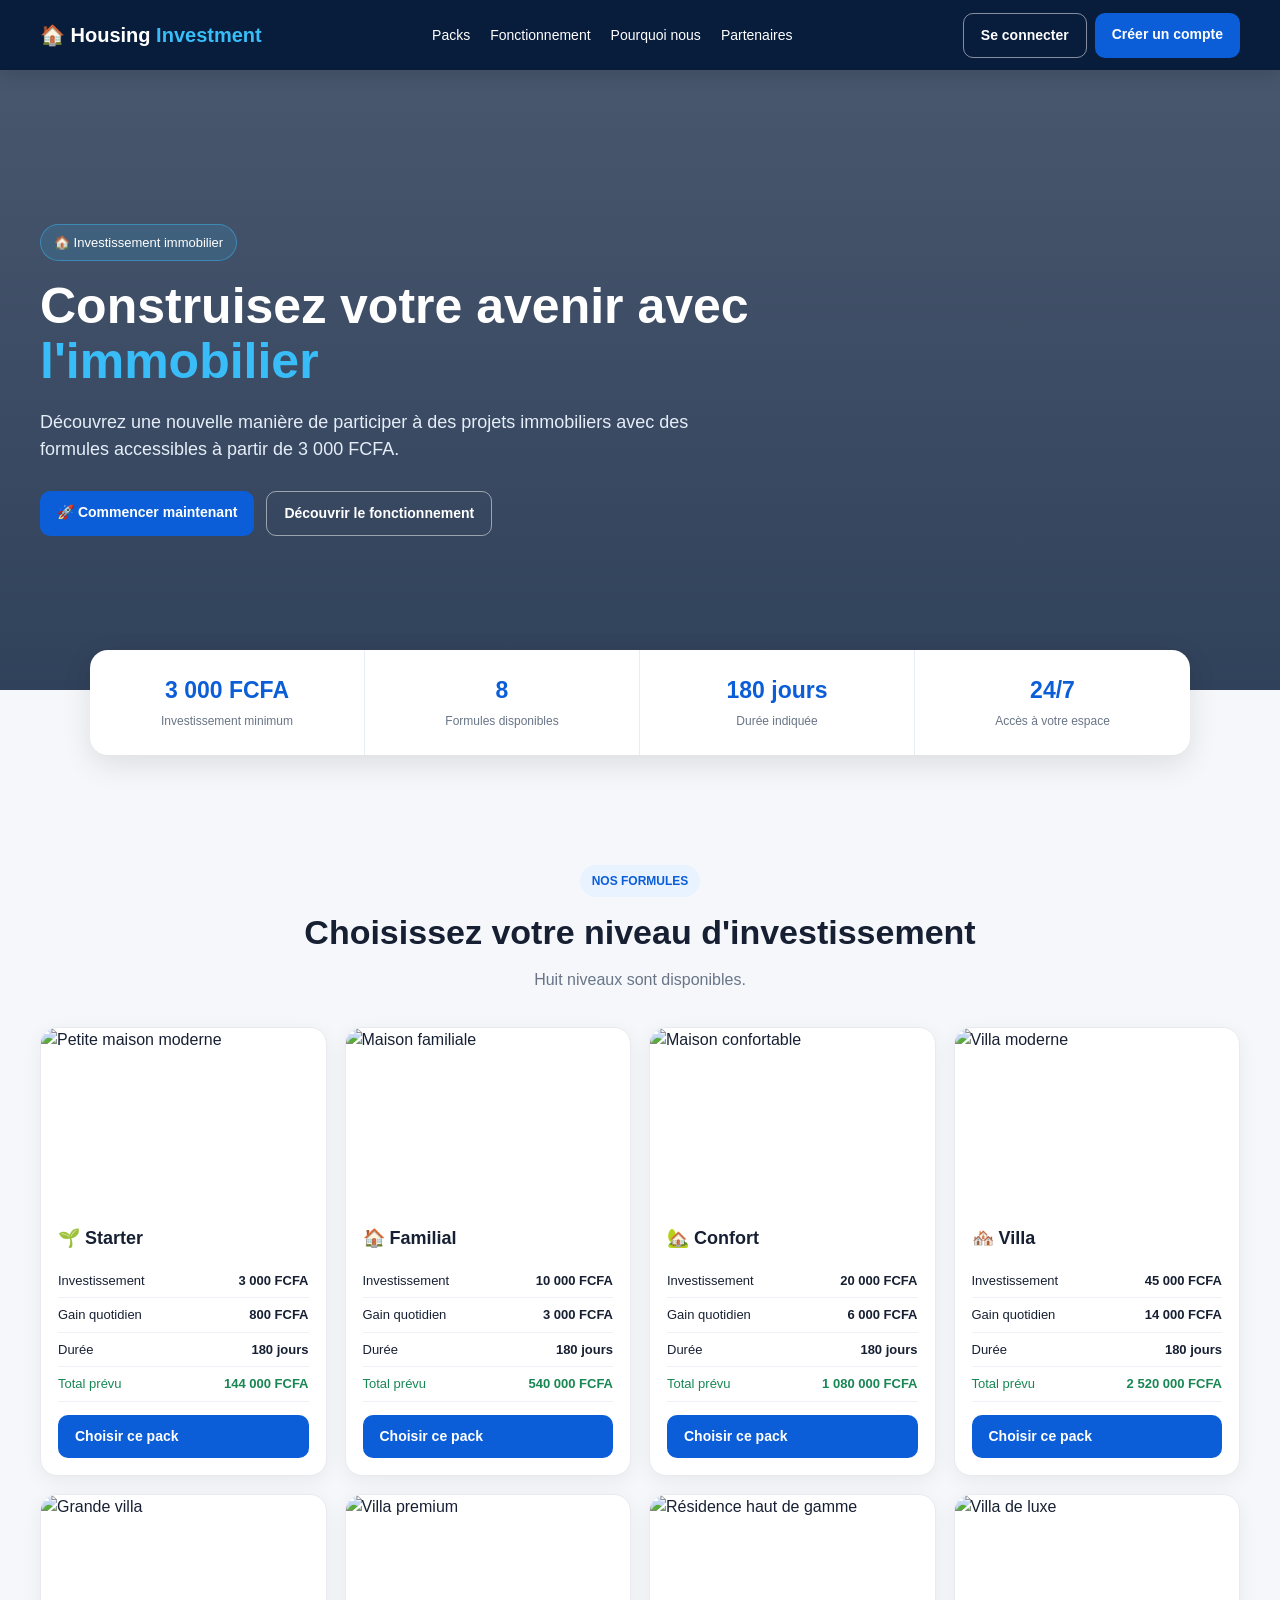
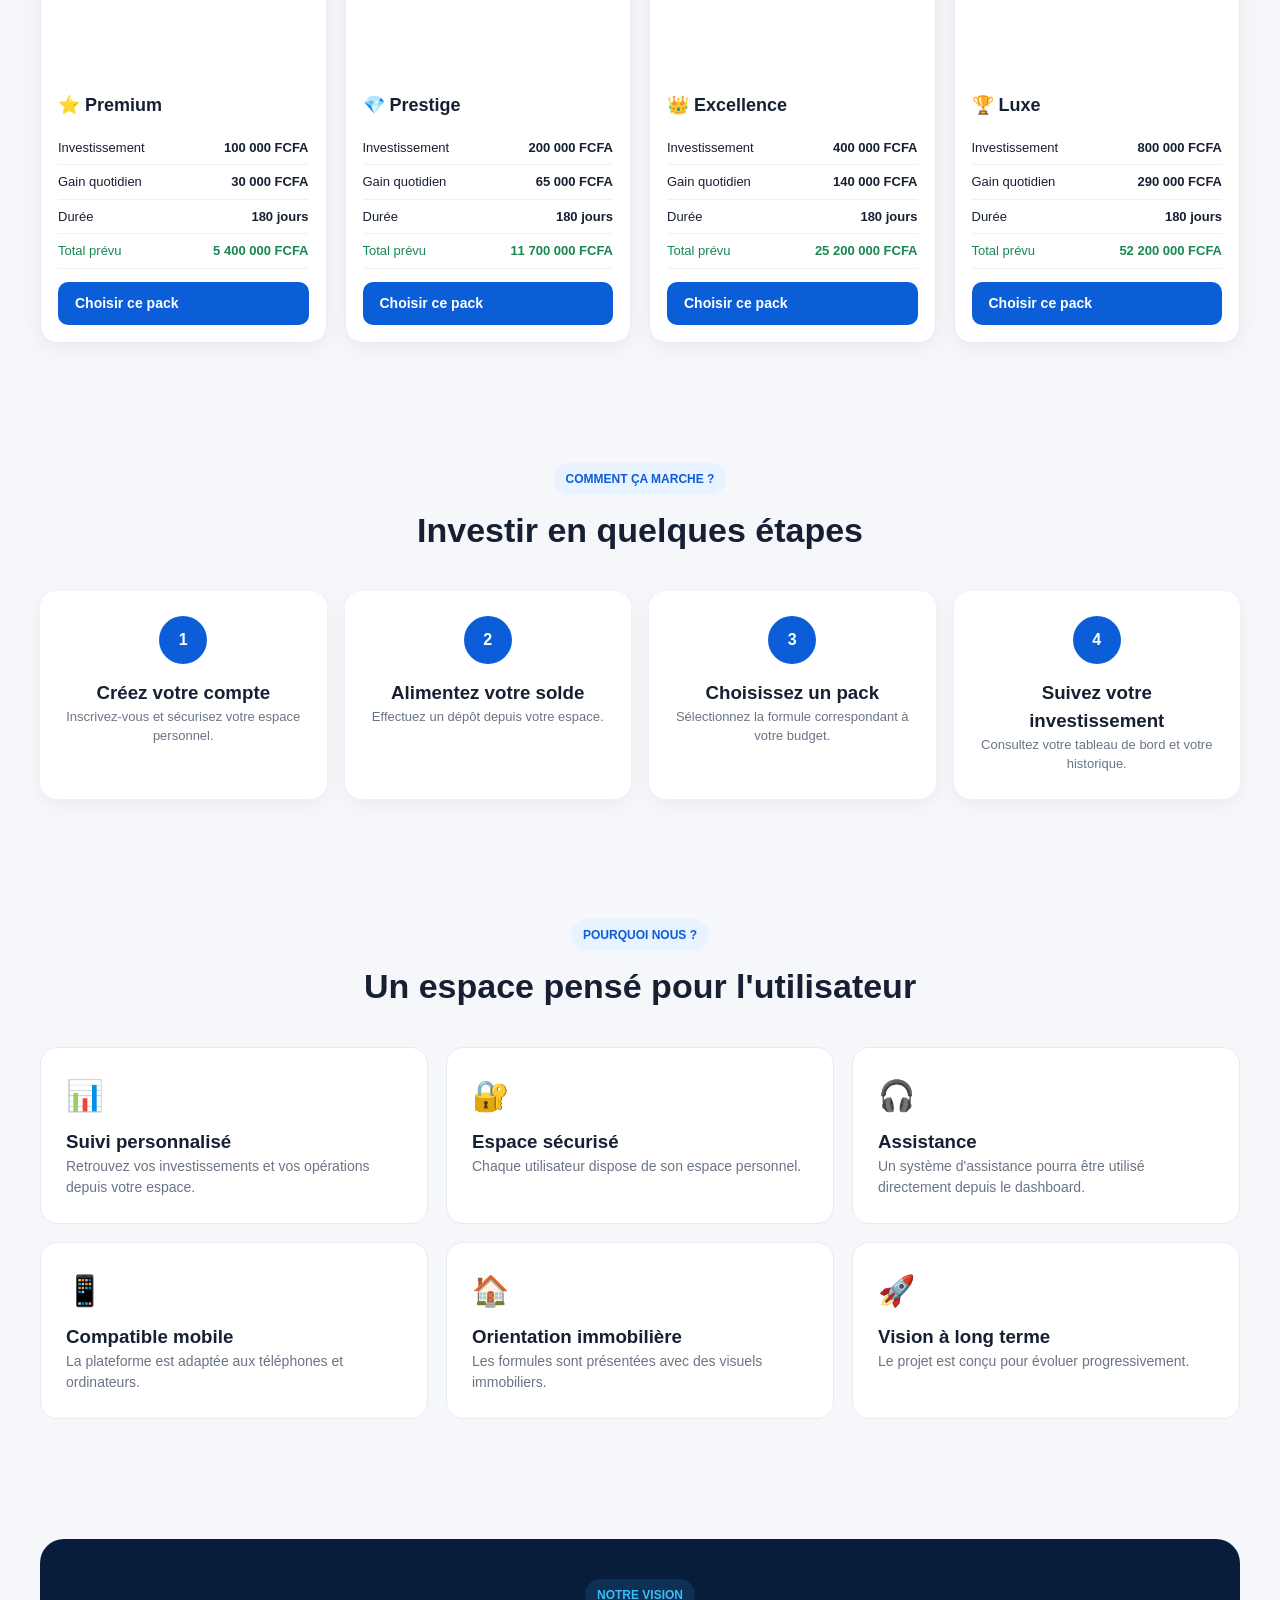
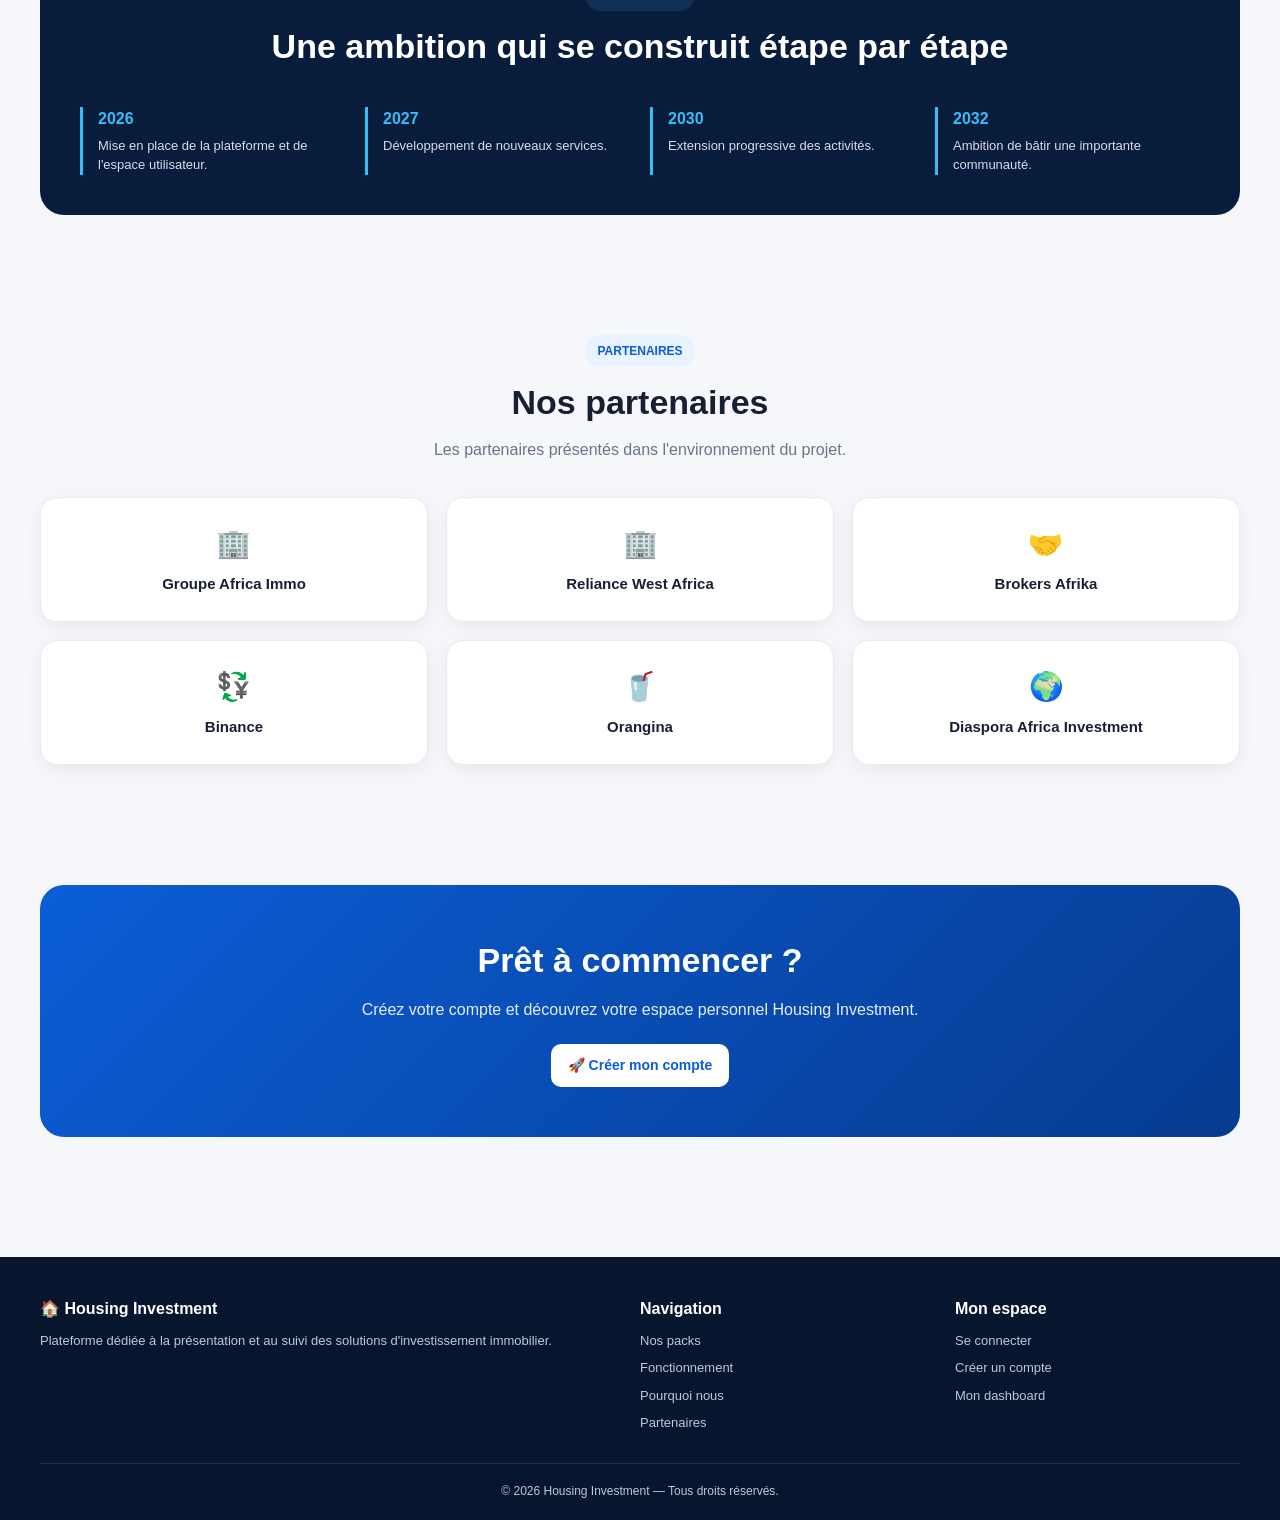
==== commit 01e44089: "Refactor index.html for improved layout and styles Updated the title and various styles in index.htm" ====
--- a/index.html
+++ b/index.html
@@ -4,13 +4,9 @@
 <meta charset="UTF-8">
 <meta name="viewport" content="width=device-width, initial-scale=1.0">
 
-<title>Housing Investment — Investissement immobilier</title>
-
-<meta name="description"
-content="Housing Investment — plateforme dédiée à l'investissement immobilier.">
+<title>Housing Investment</title>
 
 <style>
-
 *{
     box-sizing:border-box;
     margin:0;
@@ -33,38 +29,29 @@
     color:inherit;
 }
 
-img{
-    max-width:100%;
-}
-
-/* =========================
-   HEADER
-========================= */
-
 header{
     position:sticky;
     top:0;
     z-index:1000;
-    background:rgba(8,28,60,.97);
+    background:#081c3c;
     color:white;
-    box-shadow:0 4px 20px rgba(0,0,0,.15);
+    box-shadow:0 4px 18px rgba(0,0,0,.15);
 }
 
 .navbar{
+    width:94%;
     max-width:1200px;
-    width:94%;
     min-height:70px;
     margin:auto;
     display:flex;
     align-items:center;
     justify-content:space-between;
-    gap:20px;
+    gap:15px;
 }
 
 .logo{
-    font-size:21px;
+    font-size:20px;
     font-weight:800;
-    white-space:nowrap;
 }
 
 .logo span{
@@ -73,14 +60,8 @@
 
 .nav-links{
     display:flex;
-    align-items:center;
     gap:20px;
     font-size:14px;
-}
-
-.nav-links a{
-    opacity:.9;
-    transition:.2s;
 }
 
 .nav-links a:hover{
@@ -94,17 +75,12 @@
 
 .btn{
     display:inline-block;
+    padding:11px 17px;
+    border-radius:10px;
     border:none;
+    font-size:14px;
+    font-weight:bold;
     cursor:pointer;
-    border-radius:10px;
-    padding:11px 17px;
-    font-weight:700;
-    font-size:14px;
-    transition:.2s;
-}
-
-.btn:hover{
-    transform:translateY(-2px);
 }
 
 .btn-primary{
@@ -113,9 +89,9 @@
 }
 
 .btn-outline{
+    border:1px solid rgba(255,255,255,.5);
+    color:white;
     background:transparent;
-    color:white;
-    border:1px solid rgba(255,255,255,.45);
 }
 
 .btn-light{
@@ -123,47 +99,40 @@
     color:#0b5ed7;
 }
 
-
-/* =========================
-   HERO
-========================= */
+/* HERO */
 
 .hero{
-    min-height:650px;
+    min-height:620px;
     display:flex;
     align-items:center;
-    position:relative;
+    color:white;
     background:
-        linear-gradient(
-            rgba(5,25,55,.72),
-            rgba(5,25,55,.80)
-        ),
-        url("https://images.unsplash.com/photo-1600585154340-be6161a56a0c?auto=format&fit=crop&w=1800&q=85")
-        center/cover;
-    color:white;
+    linear-gradient(rgba(5,25,55,.72),rgba(5,25,55,.82)),
+    url("https://images.unsplash.com/photo-1600585154340-be6161a56a0c?auto=format&fit=crop&w=1800&q=85")
+    center/cover;
 }
 
 .hero-content{
     width:94%;
     max-width:1200px;
     margin:auto;
-    padding:80px 0;
+    padding:70px 0;
 }
 
 .hero-badge{
     display:inline-block;
+    padding:8px 13px;
+    border-radius:30px;
     background:rgba(56,189,248,.15);
     border:1px solid rgba(56,189,248,.45);
-    padding:8px 13px;
-    border-radius:30px;
+    margin-bottom:18px;
     font-size:13px;
-    margin-bottom:18px;
 }
 
 .hero h1{
     max-width:760px;
-    font-size:52px;
-    line-height:1.08;
+    font-size:50px;
+    line-height:1.1;
     margin-bottom:20px;
 }
 
@@ -184,35 +153,25 @@
     flex-wrap:wrap;
 }
 
-.hero-note{
-    margin-top:25px;
-    font-size:13px;
-    color:#d8e2ef;
-}
-
-
-/* =========================
-   STATISTIQUES
-========================= */
+/* STATS */
 
 .stats{
     width:94%;
     max-width:1100px;
-    margin:-45px auto 50px;
+    margin:-40px auto 50px;
     position:relative;
-    z-index:5;
     display:grid;
     grid-template-columns:repeat(4,1fr);
     background:white;
     border-radius:18px;
-    box-shadow:0 10px 35px rgba(0,0,0,.1);
+    box-shadow:0 10px 30px rgba(0,0,0,.1);
     overflow:hidden;
 }
 
 .stat{
-    padding:25px 18px;
     text-align:center;
-    border-right:1px solid #e9edf2;
+    padding:23px 12px;
+    border-right:1px solid #e8edf3;
 }
 
 .stat:last-child{
@@ -221,20 +180,20 @@
 
 .stat strong{
     display:block;
-    font-size:25px;
     color:#0b5ed7;
-    margin-bottom:4px;
+    font-size:23px;
 }
 
 .stat span{
     color:#697586;
-    font-size:13px;
-}
-
-
-/* =========================
-   SECTIONS
-========================= */
+    font-size:12px;
+}
+
+/* SECTIONS */
+
+.section{
+    padding:60px 0;
+}
 
 .container{
     width:94%;
@@ -242,20 +201,16 @@
     margin:auto;
 }
 
-.section{
-    padding:65px 0;
-}
-
 .section-header{
-    text-align:center;
     max-width:750px;
     margin:0 auto 35px;
+    text-align:center;
 }
 
 .section-header .tag{
     display:inline-block;
+    background:#e9f2ff;
     color:#0b5ed7;
-    background:#e9f2ff;
     padding:7px 12px;
     border-radius:20px;
     font-size:12px;
@@ -272,10 +227,7 @@
     color:#697586;
 }
 
-
-/* =========================
-   PACKS
-========================= */
+/* PACKS */
 
 .packs{
     display:grid;
@@ -287,22 +239,20 @@
     background:white;
     border-radius:17px;
     overflow:hidden;
+    border:1px solid #e7ebf0;
     box-shadow:0 5px 20px rgba(0,0,0,.06);
-    border:1px solid #e7ebf0;
-    transition:.25s;
+    transition:.2s;
 }
 
 .pack:hover{
-    transform:translateY(-6px);
-    box-shadow:0 15px 30px rgba(0,0,0,.1);
+    transform:translateY(-5px);
 }
 
 .pack-image{
     width:100%;
-    height:185px;
+    height:180px;
     object-fit:cover;
     display:block;
-    background:#e9edf2;
 }
 
 .pack-content{
@@ -311,7 +261,7 @@
 
 .pack-name{
     font-size:18px;
-    font-weight:800;
+    font-weight:bold;
     margin-bottom:12px;
 }
 
@@ -338,10 +288,7 @@
     margin-top:13px;
 }
 
-
-/* =========================
-   FONCTIONNEMENT
-========================= */
+/* STEPS */
 
 .steps{
     display:grid;
@@ -351,9 +298,9 @@
 
 .step{
     background:white;
-    border-radius:17px;
     padding:25px 20px;
     text-align:center;
+    border-radius:17px;
     box-shadow:0 5px 18px rgba(0,0,0,.05);
 }
 
@@ -368,11 +315,6 @@
     background:#0b5ed7;
     color:white;
     font-weight:bold;
-    font-size:19px;
-}
-
-.step h3{
-    margin-bottom:7px;
 }
 
 .step p{
@@ -380,10 +322,7 @@
     font-size:13px;
 }
 
-
-/* =========================
-   AVANTAGES
-========================= */
+/* AVANTAGES */
 
 .advantages{
     display:grid;
@@ -400,11 +339,7 @@
 
 .advantage-icon{
     font-size:30px;
-    margin-bottom:12px;
-}
-
-.advantage h3{
-    margin-bottom:7px;
+    margin-bottom:10px;
 }
 
 .advantage p{
@@ -412,10 +347,7 @@
     font-size:14px;
 }
 
-
-/* =========================
-   ROADMAP
-========================= */
+/* ROADMAP */
 
 .roadmap{
     background:#081c3c;
@@ -436,8 +368,8 @@
 }
 
 .roadmap-item strong{
+    display:block;
     color:#38bdf8;
-    display:block;
     margin-bottom:5px;
 }
 
@@ -446,90 +378,71 @@
     font-size:13px;
 }
 
-
-/* =========================
-   PARTENAIRES
-========================= */
+/* PARTENAIRES */
 
 .partners{
     display:grid;
     grid-template-columns:repeat(3,1fr);
     gap:18px;
-    align-items:stretch;
 }
 
 .partner{
-    min-height:145px;
+    min-height:125px;
     background:white;
-    border-radius:15px;
-    padding:16px;
+    border:1px solid #e7ebf0;
+    border-radius:17px;
     display:flex;
-    flex-direction:column;
     align-items:center;
     justify-content:center;
-    gap:10px;
     text-align:center;
+    padding:20px;
     box-shadow:0 5px 18px rgba(0,0,0,.06);
-    border:1px solid #e7ebf0;
     transition:.2s;
 }
 
 .partner:hover{
-    transform:translateY(-4px);
-    box-shadow:0 10px 25px rgba(0,0,0,.09);
-}
-
-.partner img{
-    width:auto;
-    max-width:100%;
-    height:65px;
-    object-fit:contain;
-}
-
-.partner strong{
-    display:block;
+    transform:translateY(-5px);
+    box-shadow:0 10px 25px rgba(0,0,0,.1);
+}
+
+.partner-icon{
+    font-size:28px;
+    margin-bottom:8px;
+}
+
+.partner-name{
+    font-weight:800;
     color:#172033;
-    font-size:13px;
-    line-height:1.3;
-}
-
-
-/* =========================
-   CTA
-========================= */
+    font-size:15px;
+}
+
+/* CTA */
 
 .cta{
-    background:linear-gradient(
-        135deg,
-        #0b5ed7,
-        #063b8f
-    );
+    background:linear-gradient(135deg,#0b5ed7,#063b8f);
     color:white;
     border-radius:24px;
-    padding:55px 30px;
+    padding:50px 25px;
     text-align:center;
 }
 
 .cta h2{
-    font-size:35px;
+    font-size:34px;
     margin-bottom:12px;
 }
 
 .cta p{
     max-width:650px;
-    margin:0 auto 23px;
+    margin:0 auto 22px;
     color:#e7effb;
 }
 
-
-/* =========================
-   FOOTER
-========================= */
+/* FOOTER */
 
 footer{
     background:#07152e;
     color:#bdc9d8;
-    margin-top:65px;
+    margin-top:60px;
     padding:40px 0 20px;
 }
 
@@ -539,7 +452,7 @@
     margin:auto;
     display:grid;
     grid-template-columns:2fr 1fr 1fr;
-    gap:35px;
+    gap:30px;
 }
 
 .footer-title{
@@ -548,16 +461,15 @@
     margin-bottom:10px;
 }
 
-.footer-text{
+.footer-text,
+.footer-links{
     font-size:13px;
-    max-width:450px;
 }
 
 .footer-links{
     display:flex;
     flex-direction:column;
     gap:8px;
-    font-size:13px;
 }
 
 .footer-links a:hover{
@@ -570,14 +482,11 @@
     margin:30px auto 0;
     padding-top:18px;
     border-top:1px solid rgba(255,255,255,.1);
+    text-align:center;
     font-size:12px;
-    text-align:center;
-}
-
-
-/* =========================
-   MOBILE
-========================= */
+}
+
+/* MOBILE */
 
 @media(max-width:950px){
 
@@ -605,12 +514,7 @@
         grid-template-columns:repeat(2,1fr);
     }
 
-    .partners{
-        grid-template-columns:repeat(2,1fr);
-    }
-
-}
-
+}
 
 @media(max-width:600px){
 
@@ -631,10 +535,6 @@
         min-height:570px;
     }
 
-    .hero-content{
-        padding:60px 0;
-    }
-
     .hero h1{
         font-size:34px;
     }
@@ -644,44 +544,17 @@
     }
 
     .stats{
-        margin-top:-25px;
         grid-template-columns:repeat(2,1fr);
     }
 
     .stat{
-        padding:18px 10px;
-    }
-
-    .stat:nth-child(2){
-        border-right:none;
-    }
-
-    .stat:nth-child(-n+2){
-        border-bottom:1px solid #e9edf2;
-    }
-
-    .section{
-        padding:45px 0;
-    }
-
-    .section-header h2{
-        font-size:27px;
-    }
-
-    .packs{
-        grid-template-columns:1fr;
-    }
-
-    .steps{
-        grid-template-columns:1fr;
-    }
-
+        border-bottom:1px solid #e8edf3;
+    }
+
+    .packs,
+    .steps,
     .advantages{
         grid-template-columns:1fr;
-    }
-
-    .roadmap{
-        padding:28px 20px;
     }
 
     .roadmap-grid{
@@ -694,175 +567,117 @@
     }
 
     .partner{
-        min-height:125px;
-        padding:10px;
-    }
-
-    .partner img{
-        height:50px;
-    }
-
-    .partner strong{
-        font-size:11px;
+        min-height:110px;
+        padding:12px;
+    }
+
+    .partner-name{
+        font-size:12px;
     }
 
     .footer-grid{
         grid-template-columns:1fr;
     }
 
-    .cta{
-        padding:40px 20px;
-    }
-
     .cta h2{
         font-size:28px;
     }
-
-}
-
+}
 </style>
 </head>
 
-
 <body>
 
-
-<!-- =========================
-     HEADER
-========================= -->
-
 <header>
 
 <nav class="navbar">
 
-    <a href="index.html" class="logo">
-        🏠 Housing <span>Investment</span>
-    </a>
-
-
-    <div class="nav-links">
-
-        <a href="#packs">
-            Packs
-        </a>
-
-        <a href="#fonctionnement">
-            Fonctionnement
-        </a>
-
-        <a href="#avantages">
-            Pourquoi nous
-        </a>
-
-        <a href="#partenaires">
-            Partenaires
-        </a>
-
-    </div>
-
-
-    <div class="nav-buttons">
-
-        <a href="login.html"
-           class="btn btn-outline">
-            Se connecter
-        </a>
-
-        <a href="register.html"
-           class="btn btn-primary">
-            Créer un compte
-        </a>
-
-    </div>
+<a href="index.html" class="logo">
+🏠 Housing <span>Investment</span>
+</a>
+
+<div class="nav-links">
+<a href="#packs">Packs</a>
+<a href="#fonctionnement">Fonctionnement</a>
+<a href="#avantages">Pourquoi nous</a>
+<a href="#partenaires">Partenaires</a>
+</div>
+
+<div class="nav-buttons">
+<a href="login.html" class="btn btn-outline">
+Se connecter
+</a>
+
+<a href="register.html" class="btn btn-primary">
+Créer un compte
+</a>
+</div>
 
 </nav>
 
 </header>
 
 
-<!-- =========================
-     HERO
-========================= -->
-
 <section class="hero">
 
 <div class="hero-content">
 
-    <div class="hero-badge">
-        🏠 Investissement immobilier
-    </div>
-
-
-    <h1>
-        Construisez votre avenir
-        avec <span>l'immobilier</span>
-    </h1>
-
-
-    <p>
-        Découvrez une nouvelle manière de participer
-        à des projets immobiliers avec des formules
-        accessibles à partir de 3 000 FCFA.
-    </p>
-
-
-    <div class="hero-actions">
-
-        <a href="register.html"
-           class="btn btn-primary">
-            🚀 Commencer maintenant
-        </a>
-
-        <a href="#fonctionnement"
-           class="btn btn-outline">
-            Découvrir le fonctionnement
-        </a>
-
-    </div>
-
-
-    <div class="hero-note">
-        🔐 Espace personnel • 📊 Suivi des investissements
-        • 🎧 Assistance utilisateur
-    </div>
+<div class="hero-badge">
+🏠 Investissement immobilier
+</div>
+
+<h1>
+Construisez votre avenir avec
+<span>l'immobilier</span>
+</h1>
+
+<p>
+Découvrez une nouvelle manière de participer
+à des projets immobiliers avec des formules
+accessibles à partir de 3 000 FCFA.
+</p>
+
+<div class="hero-actions">
+
+<a href="register.html" class="btn btn-primary">
+🚀 Commencer maintenant
+</a>
+
+<a href="#fonctionnement" class="btn btn-outline">
+Découvrir le fonctionnement
+</a>
+
+</div>
 
 </div>
 
 </section>
 
 
-<!-- =========================
-     STATISTIQUES
-========================= -->
-
 <div class="stats">
 
-    <div class="stat">
-        <strong>3 000 FCFA</strong>
-        <span>Investissement minimum</span>
-    </div>
-
-    <div class="stat">
-        <strong>8</strong>
-        <span>Formules disponibles</span>
-    </div>
-
-    <div class="stat">
-        <strong>180 jours</strong>
-        <span>Durée indiquée des contrats</span>
-    </div>
-
-    <div class="stat">
-        <strong>24/7</strong>
-        <span>Accès à votre espace</span>
-    </div>
-
-</div>
-
-
-<!-- =========================
-     PACKS
-========================= -->
+<div class="stat">
+<strong>3 000 FCFA</strong>
+<span>Investissement minimum</span>
+</div>
+
+<div class="stat">
+<strong>8</strong>
+<span>Formules disponibles</span>
+</div>
+
+<div class="stat">
+<strong>180 jours</strong>
+<span>Durée indiquée</span>
+</div>
+
+<div class="stat">
+<strong>24/7</strong>
+<span>Accès à votre espace</span>
+</div>
+
+</div>
+
 
 <section class="section" id="packs">
 
@@ -870,19 +685,15 @@
 
 <div class="section-header">
 
-    <span class="tag">
-        NOS FORMULES
-    </span>
-
-    <h2>
-        Choisissez votre niveau d'investissement
-    </h2>
-
-    <p>
-        Huit niveaux sont disponibles afin de permettre
-        à chacun de choisir une formule correspondant
-        à son budget.
-    </p>
+<span class="tag">NOS FORMULES</span>
+
+<h2>
+Choisissez votre niveau d'investissement
+</h2>
+
+<p>
+Huit niveaux sont disponibles.
+</p>
 
 </div>
 
@@ -890,20 +701,15 @@
 <div class="packs">
 
 
-<!-- 3 000 -->
-
 <div class="pack">
 
-<img
-class="pack-image"
+<img class="pack-image"
 src="https://images.unsplash.com/photo-1600585154340-be6161a56a0c?auto=format&fit=crop&w=900&q=80"
 alt="Petite maison moderne">
 
 <div class="pack-content">
 
-<div class="pack-name">
-🌱 Starter
-</div>
+<div class="pack-name">🌱 Starter</div>
 
 <div class="pack-row">
 <span>Investissement</span>
@@ -925,8 +731,7 @@
 <span>144 000 FCFA</span>
 </div>
 
-<a href="register.html"
-class="btn btn-primary">
+<a href="register.html" class="btn btn-primary">
 Choisir ce pack
 </a>
 
@@ -934,20 +739,15 @@
 </div>
 
 
-<!-- 10 000 -->
-
 <div class="pack">
 
-<img
-class="pack-image"
+<img class="pack-image"
 src="https://images.unsplash.com/photo-1600566753086-00f18fb6b3ea?auto=format&fit=crop&w=900&q=80"
 alt="Maison familiale">
 
 <div class="pack-content">
 
-<div class="pack-name">
-🏠 Familial
-</div>
+<div class="pack-name">🏠 Familial</div>
 
 <div class="pack-row">
 <span>Investissement</span>
@@ -969,8 +769,7 @@
 <span>540 000 FCFA</span>
 </div>
 
-<a href="register.html"
-class="btn btn-primary">
+<a href="register.html" class="btn btn-primary">
 Choisir ce pack
 </a>
 
@@ -978,20 +777,15 @@
 </div>
 
 
-<!-- 20 000 -->
-
 <div class="pack">
 
-<img
-class="pack-image"
+<img class="pack-image"
 src="https://images.unsplash.com/photo-1600607687920-4e2a09cf159d?auto=format&fit=crop&w=900&q=80"
 alt="Maison confortable">
 
 <div class="pack-content">
 
-<div class="pack-name">
-🏡 Confort
-</div>
+<div class="pack-name">🏡 Confort</div>
 
 <div class="pack-row">
 <span>Investissement</span>
@@ -1013,8 +807,7 @@
 <span>1 080 000 FCFA</span>
 </div>
 
-<a href="register.html"
-class="btn btn-primary">
+<a href="register.html" class="btn btn-primary">
 Choisir ce pack
 </a>
 
@@ -1022,20 +815,15 @@
 </div>
 
 
-<!-- 45 000 -->
-
 <div class="pack">
 
-<img
-class="pack-image"
+<img class="pack-image"
 src="https://images.unsplash.com/photo-1600607688969-a5bfcd646154?auto=format&fit=crop&w=900&q=80"
 alt="Villa moderne">
 
 <div class="pack-content">
 
-<div class="pack-name">
-🏘️ Villa
-</div>
+<div class="pack-name">🏘️ Villa</div>
 
 <div class="pack-row">
 <span>Investissement</span>
@@ -1057,8 +845,7 @@
 <span>2 520 000 FCFA</span>
 </div>
 
-<a href="register.html"
-class="btn btn-primary">
+<a href="register.html" class="btn btn-primary">
 Choisir ce pack
 </a>
 
@@ -1066,20 +853,15 @@
 </div>
 
 
-<!-- 100 000 -->
-
 <div class="pack">
 
-<img
-class="pack-image"
+<img class="pack-image"
 src="https://images.unsplash.com/photo-1600585154526-990dced4db0d?auto=format&fit=crop&w=900&q=80"
 alt="Grande villa">
 
 <div class="pack-content">
 
-<div class="pack-name">
-⭐ Premium
-</div>
+<div class="pack-name">⭐ Premium</div>
 
 <div class="pack-row">
 <span>Investissement</span>
@@ -1101,8 +883,7 @@
 <span>5 400 000 FCFA</span>
 </div>
 
-<a href="register.html"
-class="btn btn-primary">
+<a href="register.html" class="btn btn-primary">
 Choisir ce pack
 </a>
 
@@ -1110,20 +891,15 @@
 </div>
 
 
-<!-- 200 000 -->
-
 <div class="pack">
 
-<img
-class="pack-image"
+<img class="pack-image"
 src="https://images.unsplash.com/photo-1600566753190-17f0baa2a6c3?auto=format&fit=crop&w=900&q=80"
 alt="Villa premium">
 
 <div class="pack-content">
 
-<div class="pack-name">
-💎 Prestige
-</div>
+<div class="pack-name">💎 Prestige</div>
 
 <div class="pack-row">
 <span>Investissement</span>
@@ -1145,8 +921,7 @@
 <span>11 700 000 FCFA</span>
 </div>
 
-<a href="register.html"
-class="btn btn-primary">
+<a href="register.html" class="btn btn-primary">
 Choisir ce pack
 </a>
 
@@ -1154,20 +929,15 @@
 </div>
 
 
-<!-- 400 000 -->
-
 <div class="pack">
 
-<img
-class="pack-image"
+<img class="pack-image"
 src="https://images.unsplash.com/photo-1600607687920-4e2a09cf159d?auto=format&fit=crop&w=900&q=80"
 alt="Résidence haut de gamme">
 
 <div class="pack-content">
 
-<div class="pack-name">
-👑 Excellence
-</div>
+<div class="pack-name">👑 Excellence</div>
 
 <div class="pack-row">
 <span>Investissement</span>
@@ -1189,8 +959,7 @@
 <span>25 200 000 FCFA</span>
 </div>
 
-<a href="register.html"
-class="btn btn-primary">
+<a href="register.html" class="btn btn-primary">
 Choisir ce pack
 </a>
 
@@ -1198,20 +967,15 @@
 </div>
 
 
-<!-- 800 000 -->
-
 <div class="pack">
 
-<img
-class="pack-image"
+<img class="pack-image"
 src="https://images.unsplash.com/photo-1600047509807-ba8f99d2cdde?auto=format&fit=crop&w=900&q=80"
-alt="Villa de luxe avec piscine">
+alt="Villa de luxe">
 
 <div class="pack-content">
 
-<div class="pack-name">
-🏆 Luxe
-</div>
+<div class="pack-name">🏆 Luxe</div>
 
 <div class="pack-row">
 <span>Investissement</span>
@@ -1233,8 +997,7 @@
 <span>52 200 000 FCFA</span>
 </div>
 
-<a href="register.html"
-class="btn btn-primary">
+<a href="register.html" class="btn btn-primary">
 Choisir ce pack
 </a>
 
@@ -1243,15 +1006,10 @@
 
 
 </div>
-
 </div>
 
 </section>
 
-
-<!-- =========================
-     FONCTIONNEMENT
-========================= -->
 
 <section class="section" id="fonctionnement">
 
@@ -1267,77 +1025,32 @@
 Investir en quelques étapes
 </h2>
 
-<p>
-Un parcours simple pour accéder à votre espace
-et suivre vos opérations.
-</p>
-
-</div>
-
+</div>
 
 <div class="steps">
 
 <div class="step">
-
 <div class="step-number">1</div>
-
-<h3>
-Créez votre compte
-</h3>
-
-<p>
-Inscrivez-vous avec vos informations
-et sécurisez votre espace personnel.
-</p>
-
-</div>
-
+<h3>Créez votre compte</h3>
+<p>Inscrivez-vous et sécurisez votre espace personnel.</p>
+</div>
 
 <div class="step">
-
 <div class="step-number">2</div>
-
-<h3>
-Alimentez votre solde
-</h3>
-
-<p>
-Effectuez un dépôt depuis votre espace
-utilisateur.
-</p>
-
-</div>
-
+<h3>Alimentez votre solde</h3>
+<p>Effectuez un dépôt depuis votre espace.</p>
+</div>
 
 <div class="step">
-
 <div class="step-number">3</div>
-
-<h3>
-Choisissez un pack
-</h3>
-
-<p>
-Sélectionnez la formule qui correspond
-à votre budget.
-</p>
-
-</div>
-
+<h3>Choisissez un pack</h3>
+<p>Sélectionnez la formule correspondant à votre budget.</p>
+</div>
 
 <div class="step">
-
 <div class="step-number">4</div>
-
-<h3>
-Suivez votre investissement
-</h3>
-
-<p>
-Consultez votre tableau de bord,
-vos gains et votre historique.
-</p>
-
+<h3>Suivez votre investissement</h3>
+<p>Consultez votre tableau de bord et votre historique.</p>
 </div>
 
 </div>
@@ -1347,10 +1060,6 @@
 </section>
 
 
-<!-- =========================
-     AVANTAGES
-========================= -->
-
 <section class="section" id="avantages">
 
 <div class="container">
@@ -1358,7 +1067,7 @@
 <div class="section-header">
 
 <span class="tag">
-POURQUOI HOUSING INVESTMENT ?
+POURQUOI NOUS ?
 </span>
 
 <h2>
@@ -1367,111 +1076,43 @@
 
 </div>
 
-
 <div class="advantages">
 
-
 <div class="advantage">
-
 <div class="advantage-icon">📊</div>
-
-<h3>
-Suivi personnalisé
-</h3>
-
-<p>
-Retrouvez vos investissements,
-vos opérations et vos gains
-depuis votre espace personnel.
-</p>
-
-</div>
-
+<h3>Suivi personnalisé</h3>
+<p>Retrouvez vos investissements et vos opérations depuis votre espace.</p>
+</div>
 
 <div class="advantage">
-
 <div class="advantage-icon">🔐</div>
-
-<h3>
-Espace sécurisé
-</h3>
-
-<p>
-Chaque utilisateur dispose
-d'un espace personnel pour
-gérer ses opérations.
-</p>
-
-</div>
-
+<h3>Espace sécurisé</h3>
+<p>Chaque utilisateur dispose de son espace personnel.</p>
+</div>
 
 <div class="advantage">
-
 <div class="advantage-icon">🎧</div>
-
-<h3>
-Assistance
-</h3>
-
-<p>
-Un système de tickets permet
-de contacter l'administration
-directement depuis le dashboard.
-</p>
-
-</div>
-
+<h3>Assistance</h3>
+<p>Un système d'assistance pourra être utilisé directement depuis le dashboard.</p>
+</div>
 
 <div class="advantage">
-
 <div class="advantage-icon">📱</div>
-
-<h3>
-Compatible mobile
-</h3>
-
-<p>
-L'interface est conçue pour
-fonctionner sur téléphone,
-tablette et ordinateur.
-</p>
-
-</div>
-
+<h3>Compatible mobile</h3>
+<p>La plateforme est adaptée aux téléphones et ordinateurs.</p>
+</div>
 
 <div class="advantage">
-
 <div class="advantage-icon">🏠</div>
-
-<h3>
-Orientation immobilière
-</h3>
-
-<p>
-Chaque formule est présentée
-avec une image de maison pour
-renforcer l'identité immobilière.
-</p>
-
-</div>
-
+<h3>Orientation immobilière</h3>
+<p>Les formules sont présentées avec des visuels immobiliers.</p>
+</div>
 
 <div class="advantage">
-
 <div class="advantage-icon">🚀</div>
-
-<h3>
-Vision à long terme
-</h3>
-
-<p>
-Le projet vise à développer
-progressivement une communauté
-d'investisseurs.
-</p>
-
-</div>
-
+<h3>Vision à long terme</h3>
+<p>Le projet est conçu pour évoluer progressivement.</p>
+</div>
 
 </div>
 
@@ -1480,10 +1121,6 @@
 </section>
 
 
-<!-- =========================
-     ROADMAP
-========================= -->
-
 <section class="section">
 
 <div class="container">
@@ -1492,12 +1129,8 @@
 
 <div class="section-header">
 
-<span
-class="tag"
-style="
-background:rgba(56,189,248,.12);
-color:#38bdf8;
-">
+<span class="tag"
+style="background:rgba(56,189,248,.12);color:#38bdf8;">
 NOTRE VISION
 </span>
 
@@ -1505,65 +1138,29 @@
 Une ambition qui se construit étape par étape
 </h2>
 
-<p style="color:#d5deea;">
-Le développement de la plateforme
-s'effectue progressivement.
-</p>
-
-</div>
-
+</div>
 
 <div class="roadmap-grid">
 
-
 <div class="roadmap-item">
-
 <strong>2026</strong>
-
-<p>
-Mise en place de la plateforme
-et de l'espace utilisateur.
-</p>
-
-</div>
-
+<p>Mise en place de la plateforme et de l'espace utilisateur.</p>
+</div>
 
 <div class="roadmap-item">
-
 <strong>2027</strong>
-
-<p>
-Développement de nouveaux
-services et amélioration
-de l'expérience utilisateur.
-</p>
-
-</div>
-
+<p>Développement de nouveaux services.</p>
+</div>
 
 <div class="roadmap-item">
-
 <strong>2030</strong>
-
-<p>
-Extension progressive
-des activités et des projets.
-</p>
-
-</div>
-
+<p>Extension progressive des activités.</p>
+</div>
 
 <div class="roadmap-item">
-
 <strong>2032</strong>
-
-<p>
-Ambition de bâtir une importante
-communauté d'investisseurs.
-</p>
-
-</div>
-
+<p>Ambition de bâtir une importante communauté.</p>
+</div>
 
 </div>
 
@@ -1573,10 +1170,6 @@
 
 </section>
 
-
-<!-- =========================
-     PARTENAIRES
-========================= -->
 
 <section class="section" id="partenaires">
 
@@ -1593,8 +1186,7 @@
 </h2>
 
 <p>
-Découvrez les entreprises et marques
-présentées dans l'environnement du projet.
+Les partenaires présentés dans l'environnement du projet.
 </p>
 
 </div>
@@ -1602,84 +1194,59 @@
 
 <div class="partners">
 
-
 <div class="partner">
-
-<img
-src="images/groupe-africa-immo.jpg"
-alt="Groupe Africa Immo">
-
-<strong>
+<div>
+<div class="partner-icon">🏢</div>
+<div class="partner-name">
 Groupe Africa Immo
-</strong>
-
-</div>
-
+</div>
+</div>
+</div>
 
 <div class="partner">
-
-<img
-src="images/reliance-west-africa.png"
-alt="Reliance West Africa">
-
-<strong>
+<div>
+<div class="partner-icon">🏢</div>
+<div class="partner-name">
 Reliance West Africa
-</strong>
-
-</div>
-
+</div>
+</div>
+</div>
 
 <div class="partner">
-
-<img
-src="images/brokers-africa.jpg"
-alt="Brokers Afrika">
-
-<strong>
+<div>
+<div class="partner-icon">🤝</div>
+<div class="partner-name">
 Brokers Afrika
-</strong>
-
-</div>
-
+</div>
+</div>
+</div>
 
 <div class="partner">
-
-<img
-src="images/binance.png"
-alt="Binance">
-
-<strong>
+<div>
+<div class="partner-icon">💱</div>
+<div class="partner-name">
 Binance
-</strong>
-
-</div>
-
+</div>
+</div>
+</div>
 
 <div class="partner">
-
-<img
-src="images/orangina.png"
-alt="Orangina">
-
-<strong>
+<div>
+<div class="partner-icon">🥤</div>
+<div class="partner-name">
 Orangina
-</strong>
-
-</div>
-
+</div>
+</div>
+</div>
 
 <div class="partner">
-
-<img
-src="images/diaspora-africa-investment.jpg"
-alt="Diaspora Africa Investment">
-
-<strong>
+<div>
+<div class="partner-icon">🌍</div>
+<div class="partner-name">
 Diaspora Africa Investment
-</strong>
-
-</div>
-
+</div>
+</div>
+</div>
 
 </div>
 
@@ -1687,10 +1254,6 @@
 
 </section>
 
-
-<!-- =========================
-     CTA
-========================= -->
 
 <section class="section">
 
@@ -1703,13 +1266,10 @@
 </h2>
 
 <p>
-Créez votre compte et découvrez votre
-espace personnel Housing Investment.
+Créez votre compte et découvrez votre espace personnel Housing Investment.
 </p>
 
-<a
-href="register.html"
-class="btn btn-light">
+<a href="register.html" class="btn btn-light">
 🚀 Créer mon compte
 </a>
 
@@ -1720,27 +1280,18 @@
 </section>
 
 
-<!-- =========================
-     FOOTER
-========================= -->
-
 <footer>
 
 <div class="footer-grid">
 
-
 <div>
-
 <div class="footer-title">
 🏠 Housing Investment
 </div>
 
 <p class="footer-text">
-Plateforme dédiée à la présentation
-et au suivi de solutions d'investissement
-immobilier.
+Plateforme dédiée à la présentation et au suivi des solutions d'investissement immobilier.
 </p>
-
 </div>
 
 
@@ -1751,23 +1302,10 @@
 </div>
 
 <div class="footer-links">
-
-<a href="#packs">
-Nos packs
-</a>
-
-<a href="#fonctionnement">
-Fonctionnement
-</a>
-
-<a href="#avantages">
-Pourquoi nous
-</a>
-
-<a href="#partenaires">
-Partenaires
-</a>
-
+<a href="#packs">Nos packs</a>
+<a href="#fonctionnement">Fonctionnement</a>
+<a href="#avantages">Pourquoi nous</a>
+<a href="#partenaires">Partenaires</a>
 </div>
 
 </div>
@@ -1780,36 +1318,21 @@
 </div>
 
 <div class="footer-links">
-
-<a href="login.html">
-Se connecter
-</a>
-
-<a href="register.html">
-Créer un compte
-</a>
-
-<a href="dashboard.html">
-Mon dashboard
-</a>
-
-</div>
-
-</div>
-
+<a href="login.html">Se connecter</a>
+<a href="register.html">Créer un compte</a>
+<a href="dashboard.html">Mon dashboard</a>
+</div>
+
+</div>
 
 </div>
 
 
 <div class="footer-bottom">
-
-© 2026 Housing Investment —
-Tous droits réservés.
-
+© 2026 Housing Investment — Tous droits réservés.
 </div>
 
 </footer>
-
 
 </body>
 </html>
